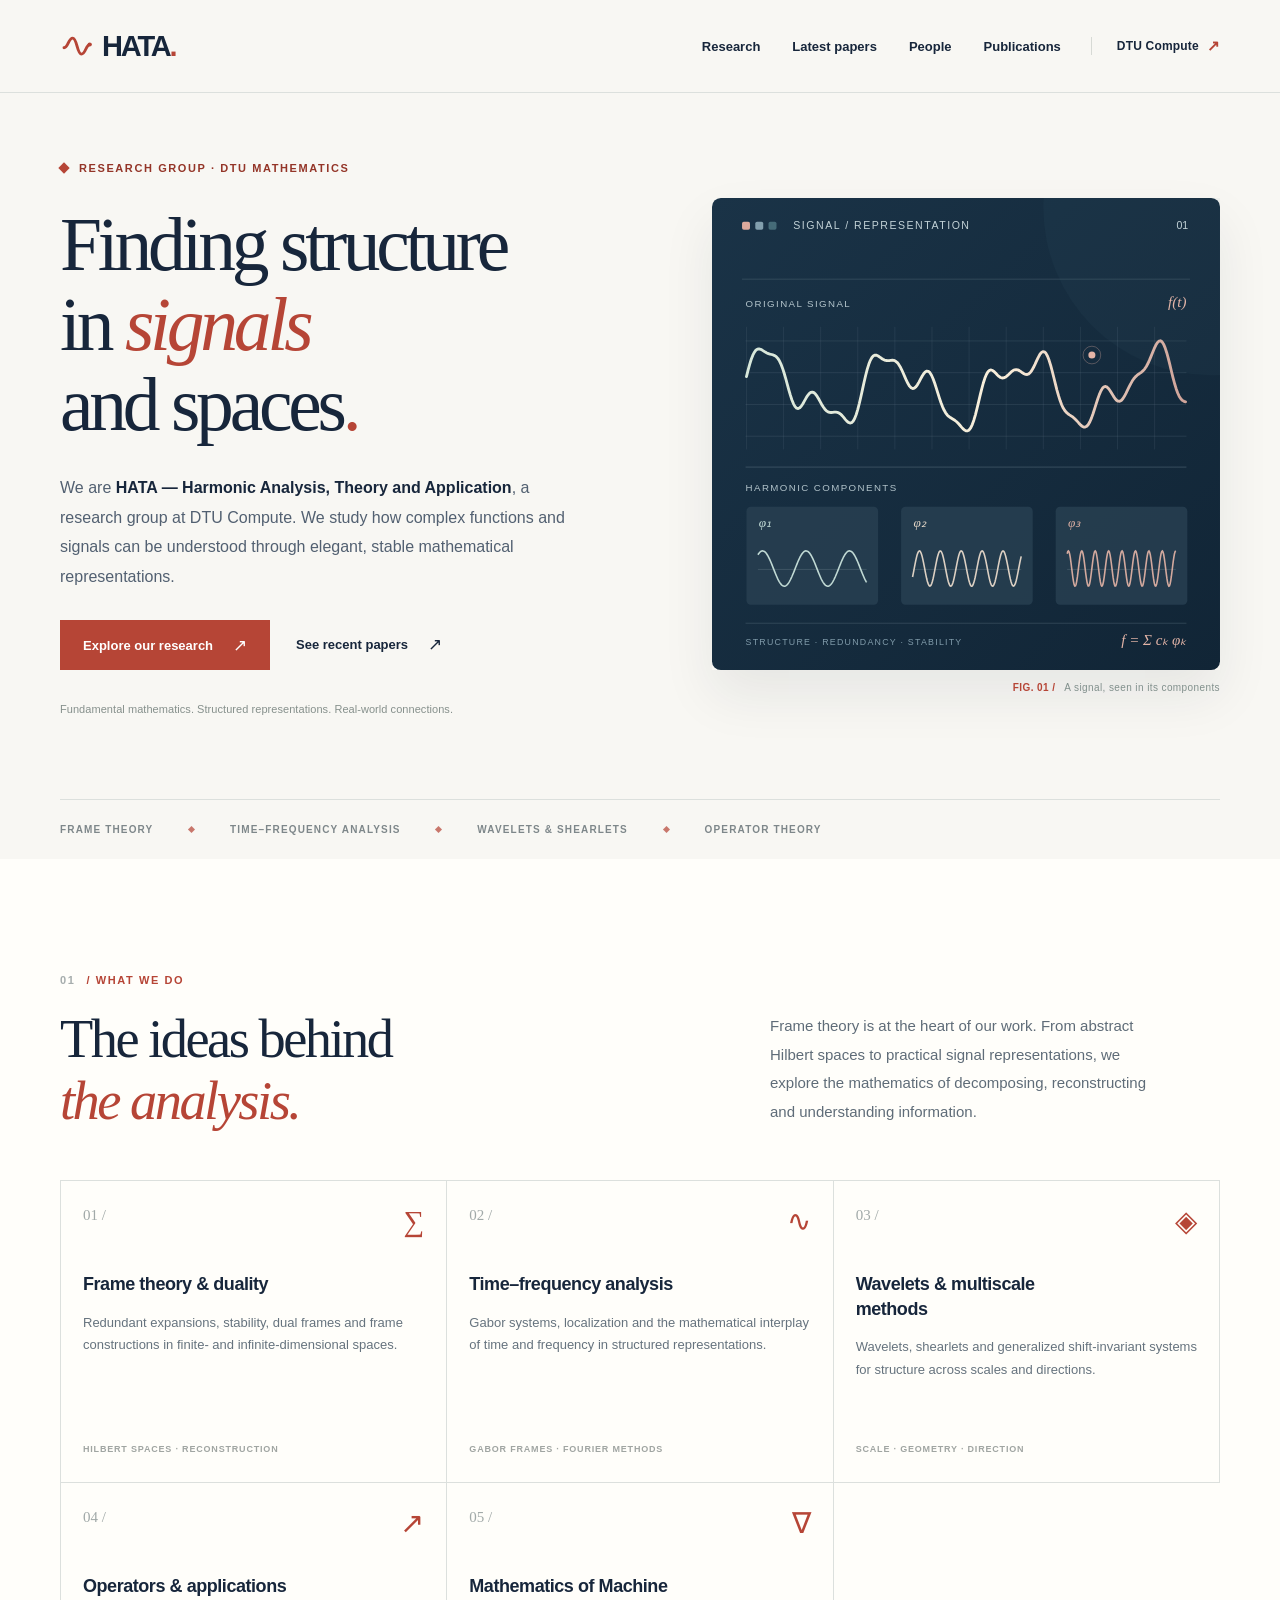
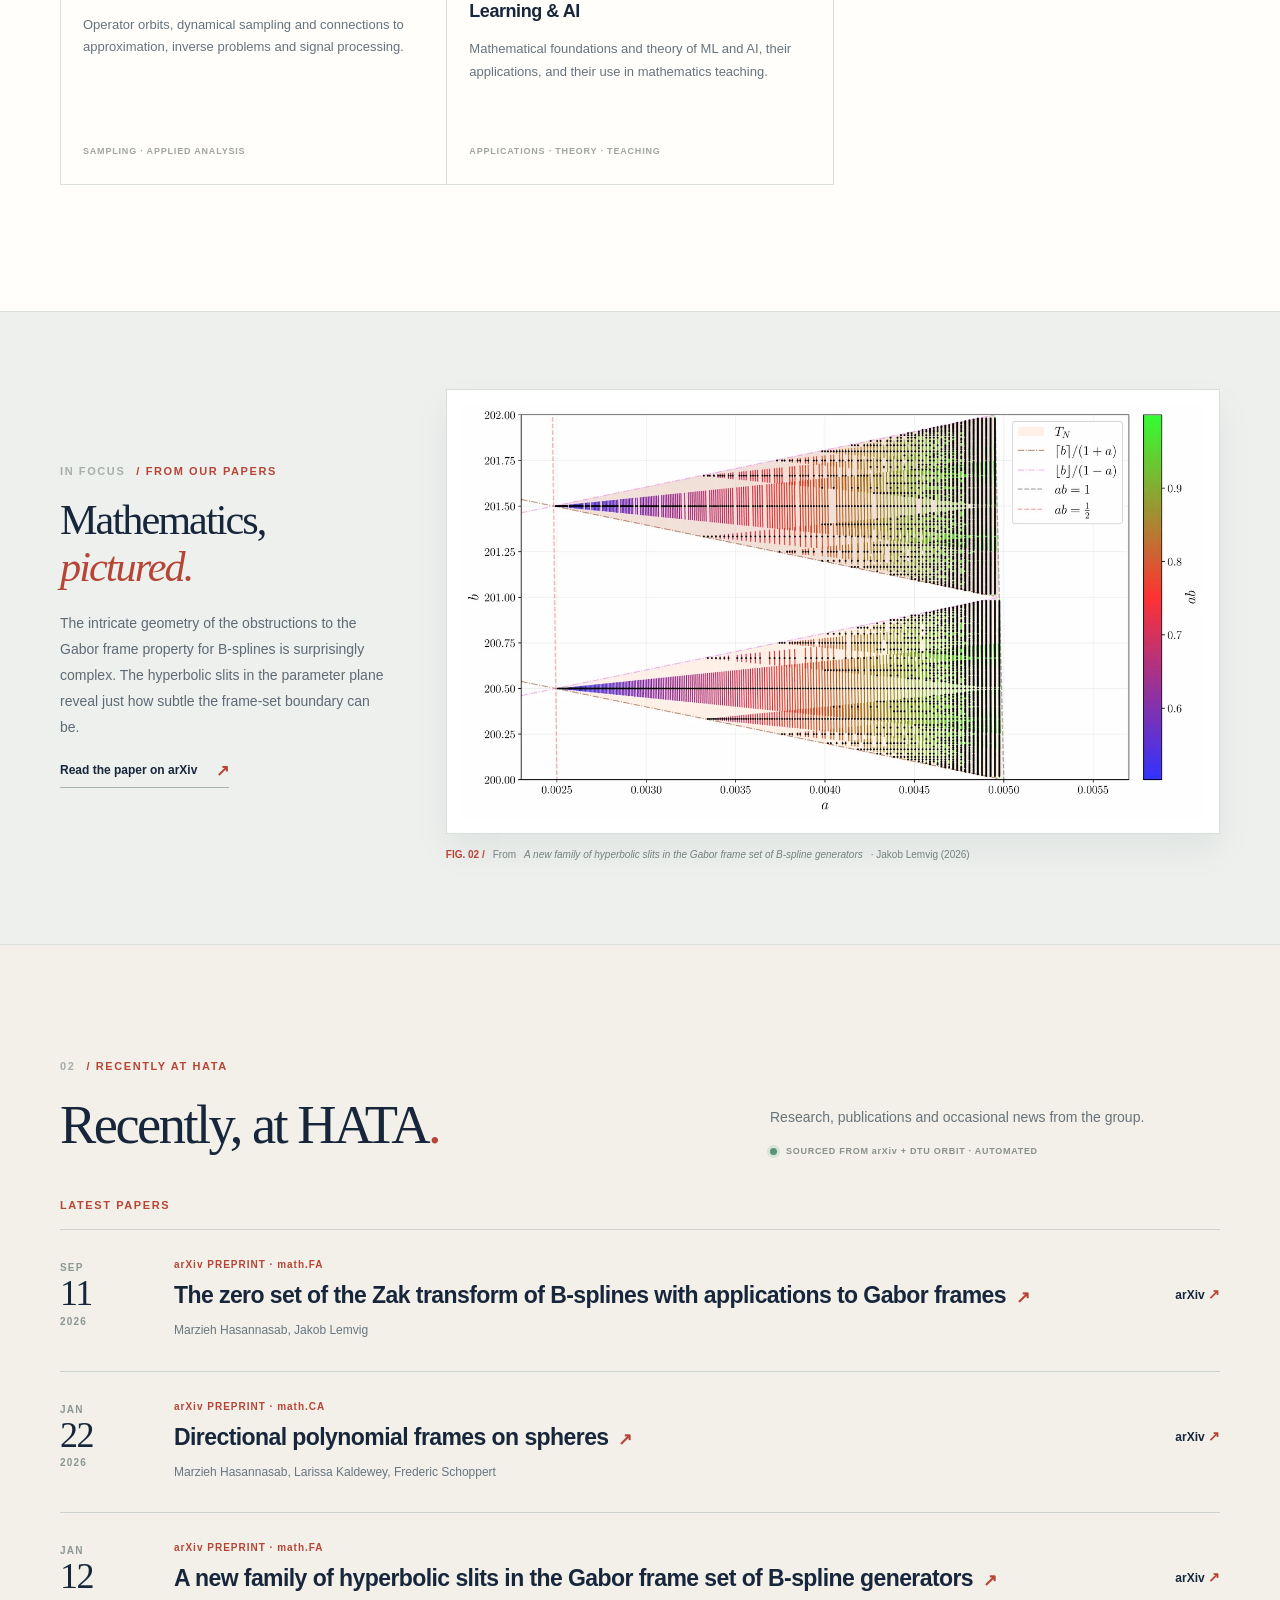
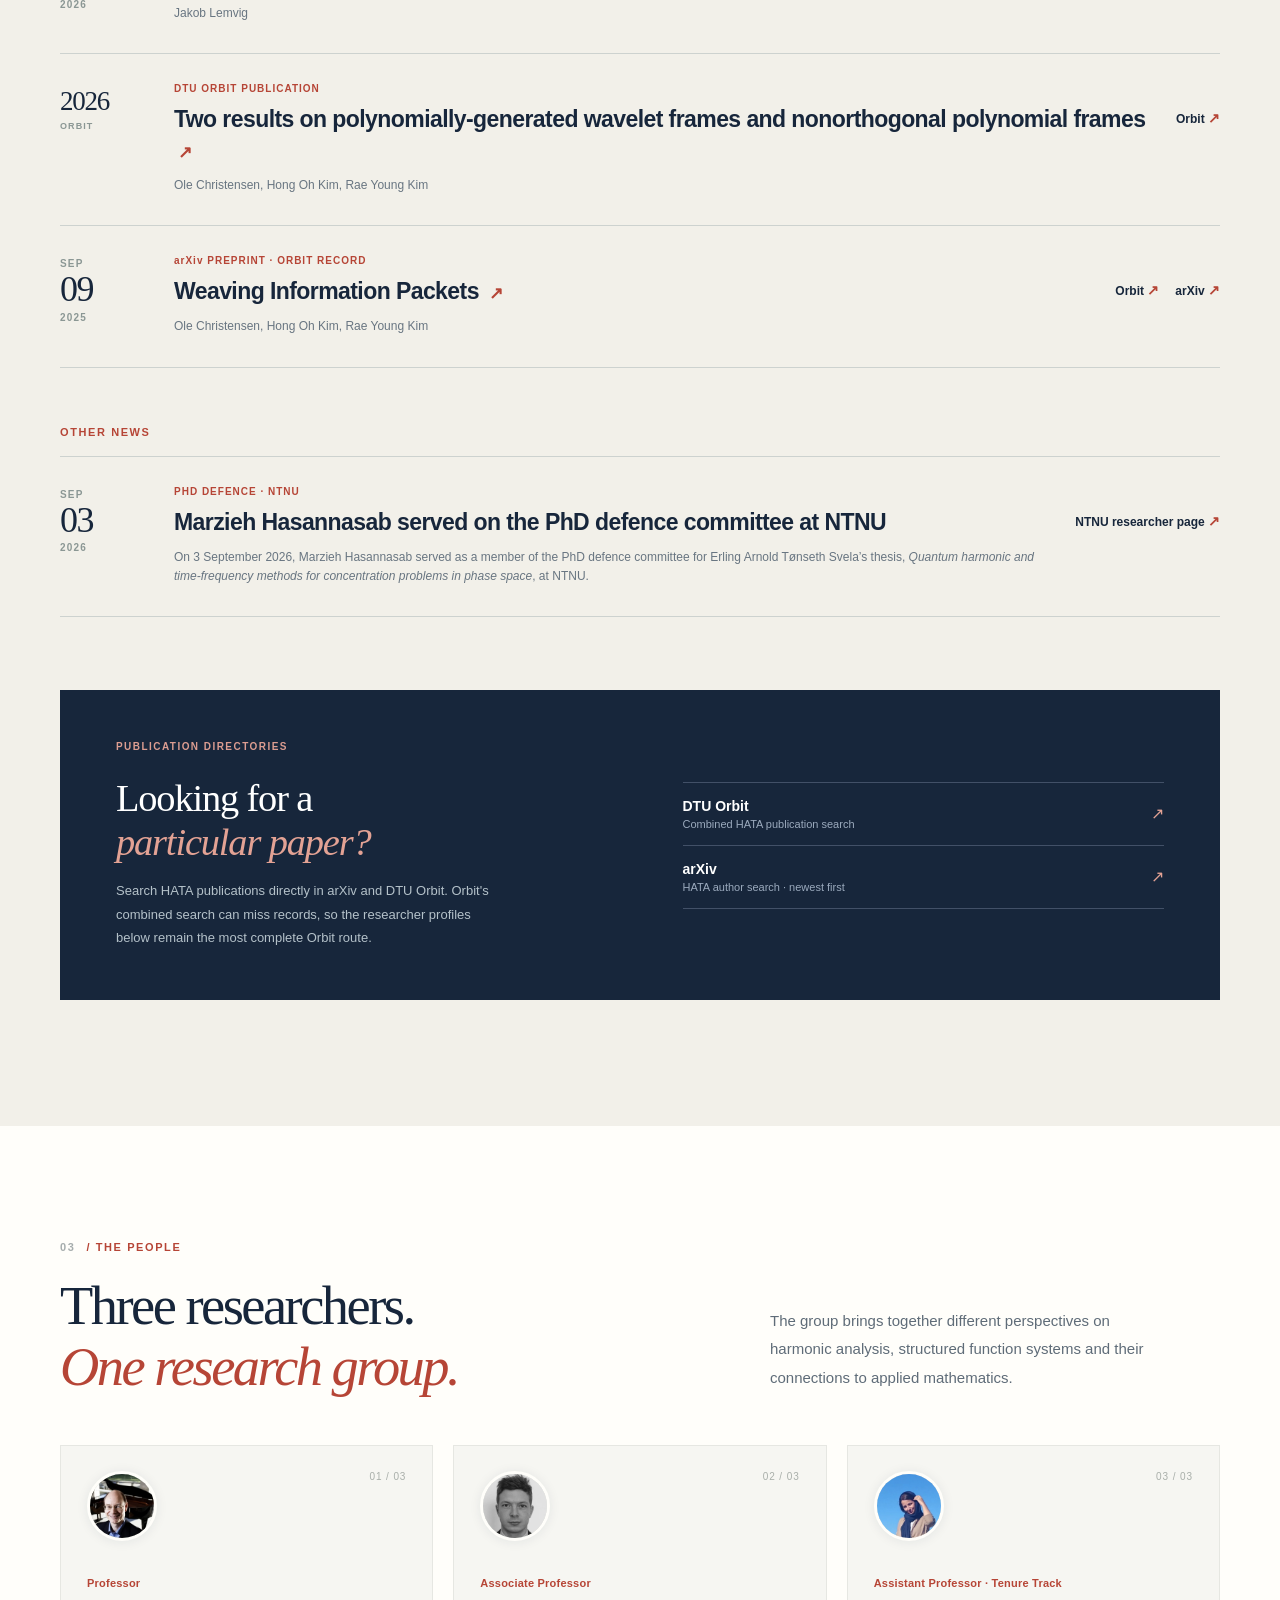
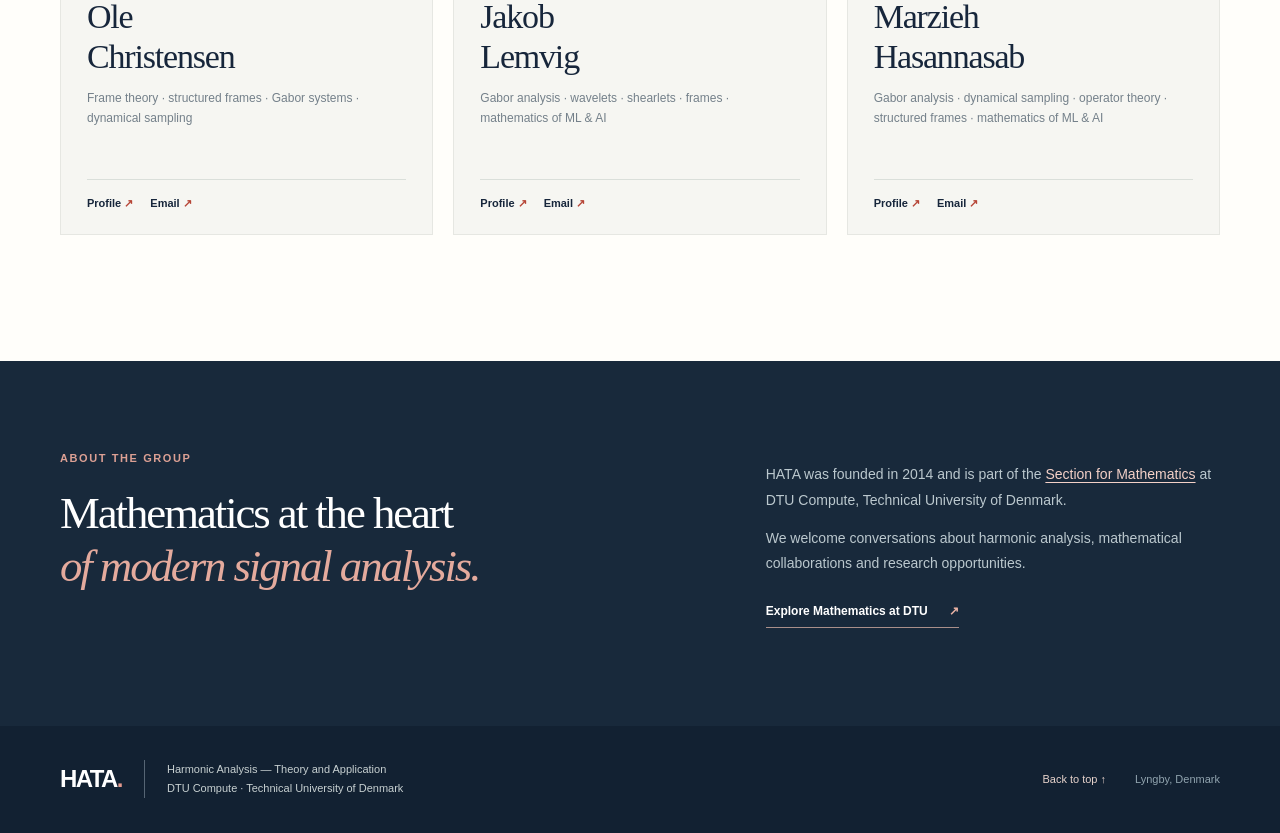
==== site/index.html @ b934d357 "Use targeted HATA publication searches for arXiv and Orbit" ====
<!doctype html>
<html lang="en">
<head>
  <meta charset="utf-8">
  <meta name="viewport" content="width=device-width, initial-scale=1">
  <meta name="theme-color" content="#f8f7f3">
  <meta name="description" content="HATA is the Harmonic Analysis – Theory and Application research group at DTU Compute. Research in frame theory, time–frequency analysis, wavelets and operator methods.">
  <meta property="og:type" content="website">
  <meta property="og:title" content="HATA — Harmonic Analysis, Theory and Application">
  <meta property="og:description" content="Research in harmonic analysis, frame theory and structured representations at DTU Compute.">
  <meta property="og:site_name" content="HATA Research Group">
  <link rel="icon" href="assets/favicon.svg" type="image/svg+xml">
  <link rel="stylesheet" href="assets/styles.css">
  <title>HATA — Harmonic Analysis, Theory and Application · DTU Compute</title>
</head>
<body>
  <a class="skip-link" href="#main">Skip to content</a>

  <header class="site-header">
    <div class="wrap header-inner">
      <a class="brand" href="#top" aria-label="HATA — back to the top">
        <span class="brand-icon" aria-hidden="true">
          <svg viewBox="0 0 34 34" width="34" height="34" fill="none"><path d="M4 18.7c4.3 0 4.3-9.6 8.7-9.6s4.3 16 8.7 16 4.3-9.6 8.6-9.6" stroke="currentColor" stroke-width="2.9" stroke-linecap="round"/><circle cx="29.7" cy="15.5" r="2.1" fill="currentColor"/></svg>
        </span>
        <span class="brand-word">HATA<span class="brand-period">.</span></span>
      </a>
      <nav class="main-nav" aria-label="Main navigation">
        <a href="#research">Research</a>
        <a href="#latest-papers">Latest papers</a>
        <a href="#people">People</a>
        <a href="#publications">Publications</a>
      </nav>
      <a class="header-affiliation" href="https://www.compute.dtu.dk/Sections/Math" target="_blank" rel="noopener noreferrer">DTU Compute <span aria-hidden="true">↗</span></a>
    </div>
  </header>

  <main id="main">
    <section class="hero" id="top" aria-labelledby="hero-title">
      <div class="wrap hero-grid">
        <div class="hero-copy">
          <p class="eyebrow"><span class="eyebrow-mark" aria-hidden="true"></span> Research group · DTU Mathematics</p>
          <h1 id="hero-title">Finding structure<br>in <em>signals</em><br>and spaces<span class="title-period">.</span></h1>
          <p class="hero-description">We are <strong>HATA — Harmonic Analysis, Theory and Application</strong>, a research group at DTU Compute. We study how complex functions and signals can be understood through elegant, stable mathematical representations.</p>
          <div class="hero-actions">
            <a class="button button-primary" href="#research">Explore our research <span aria-hidden="true">↗</span></a>
            <a class="button button-text" href="#latest-papers">See recent papers <span aria-hidden="true">↗</span></a>
          </div>
          <p class="hero-note">Fundamental mathematics. Structured representations. Real-world connections.</p>
        </div>
        <div class="hero-art" aria-hidden="true">
          <img src="assets/analysis.svg" width="575" height="535" alt="" decoding="async">
          <div class="art-caption"><span>FIG. 01 /</span> A signal, seen in its components</div>
        </div>
      </div>
      <div class="wrap hero-bottom" aria-label="Research areas at a glance">
        <span>FRAME THEORY</span><span class="tiny-diamond" aria-hidden="true"></span>
        <span>TIME–FREQUENCY ANALYSIS</span><span class="tiny-diamond" aria-hidden="true"></span>
        <span>WAVELETS &amp; SHEARLETS</span><span class="tiny-diamond" aria-hidden="true"></span>
        <span>OPERATOR THEORY</span>
      </div>
    </section>

    <section class="section research-section" id="research" aria-labelledby="research-title">
      <div class="wrap">
        <div class="section-heading">
          <div>
            <p class="section-label"><span>01</span> / WHAT WE DO</p>
            <h2 id="research-title">The ideas behind<br><em>the analysis.</em></h2>
          </div>
          <p class="section-lead">Frame theory is at the heart of our work. From abstract Hilbert spaces to practical signal representations, we explore the mathematics of decomposing, reconstructing and understanding information.</p>
        </div>
        <div class="focus-grid">
          <article class="focus-card">
            <div class="focus-top"><span class="focus-number">01 /</span><span class="focus-symbol symbol-frames" aria-hidden="true">∑</span></div>
            <h3>Frame theory &amp; duality</h3>
            <p>Redundant expansions, stability, dual frames and frame constructions in finite- and infinite-dimensional spaces.</p>
            <span class="focus-detail">HILBERT SPACES · RECONSTRUCTION</span>
          </article>
          <article class="focus-card">
            <div class="focus-top"><span class="focus-number">02 /</span><span class="focus-symbol" aria-hidden="true">∿</span></div>
            <h3>Time–frequency analysis</h3>
            <p>Gabor systems, localization and the mathematical interplay of time and frequency in structured representations.</p>
            <span class="focus-detail">GABOR FRAMES · FOURIER METHODS</span>
          </article>
          <article class="focus-card">
            <div class="focus-top"><span class="focus-number">03 /</span><span class="focus-symbol" aria-hidden="true">◈</span></div>
            <h3>Wavelets &amp; multiscale methods</h3>
            <p>Wavelets, shearlets and generalized shift-invariant systems for structure across scales and directions.</p>
            <span class="focus-detail">SCALE · GEOMETRY · DIRECTION</span>
          </article>
          <article class="focus-card">
            <div class="focus-top"><span class="focus-number">04 /</span><span class="focus-symbol" aria-hidden="true">↗</span></div>
            <h3>Operators &amp; applications</h3>
            <p>Operator orbits, dynamical sampling and connections to approximation, inverse problems and signal processing.</p>
            <span class="focus-detail">SAMPLING · APPLIED ANALYSIS</span>
          </article>
          <article class="focus-card">
            <div class="focus-top"><span class="focus-number">05 /</span><span class="focus-symbol" aria-hidden="true">∇</span></div>
            <h3>Mathematics of Machine Learning &amp; AI</h3>
            <p>Mathematical foundations and theory of ML and AI, their applications, and their use in mathematics teaching.</p>
            <span class="focus-detail">APPLICATIONS · THEORY · TEACHING</span>
          </article>
        </div>
      </div>
    </section>


    <section class="paper-figure-section" aria-labelledby="figure-title">
      <div class="wrap figure-grid">
        <div class="figure-copy">
          <p class="section-label"><span>IN FOCUS</span> / FROM OUR PAPERS</p>
          <h2 id="figure-title">Mathematics, <em>pictured.</em></h2>
          <p>The intricate geometry of the obstructions to the Gabor frame property for B-splines is surprisingly complex. The hyperbolic slits in the parameter plane reveal just how subtle the frame-set boundary can be.</p>
          <a class="figure-article" href="https://arxiv.org/abs/2601.07642" target="_blank" rel="noopener noreferrer">Read the paper on arXiv <span aria-hidden="true">↗</span></a>
        </div>
        <figure class="figure-frame">
          <img src="assets/papers/gabor-frame-hyperbolic-slits.webp" width="1380" height="767" loading="lazy" decoding="async" alt="A mathematical parameter plot with two wedge-shaped regions near b equals 200 and 201, small coloured segments indicating the product ab, and dashed hyperbolic boundaries.">
          <figcaption><span>FIG. 02 /</span> From <cite>A new family of hyperbolic slits in the Gabor frame set of B-spline generators</cite> · Jakob Lemvig (2026)</figcaption>
        </figure>
      </div>
    </section>

    <section class="section news-section" id="news" aria-labelledby="news-title">
      <div class="wrap">
        <div class="section-heading news-heading">
          <div>
            <p class="section-label"><span>02</span> / RECENTLY AT HATA</p>
            <h2 id="news-title">Recently, at HATA<span class="title-period">.</span></h2>
          </div>
          <div class="news-description">
            <p>Research, publications and occasional news from the group.</p>
            <p class="feed-label"><span class="feed-dot" aria-hidden="true"></span> SOURCED FROM arXiv + DTU ORBIT · AUTOMATED</p>
          </div>
        </div>
        <p class="section-label" id="latest-papers">LATEST PAPERS</p>
        <ol class="papers-list" aria-label="Recent HATA research from arXiv and DTU Orbit">
<!-- PAPERS:START -->
          <li class="paper-item">
            <div class="paper-date"><time datetime="2026-09-11"><span class="paper-month">SEP</span><span class="paper-day">11</span><span class="paper-year">2026</span></time></div>
            <div class="paper-info"><p class="paper-type">arXiv PREPRINT · math.FA</p><h3><a href="https://arxiv.org/pdf/2609.13116" target="_blank" rel="noopener noreferrer">The zero set of the Zak transform of B-splines with applications to Gabor frames <span aria-hidden="true">↗</span></a></h3><p class="paper-authors">Marzieh Hasannasab, Jakob Lemvig</p></div>
            <div class="paper-sources" aria-label="Publication links"><a href="https://arxiv.org/abs/2609.13116" target="_blank" rel="noopener noreferrer">arXiv <span aria-hidden="true">↗</span></a></div>
          </li>
          <li class="paper-item">
            <div class="paper-date"><time datetime="2026-01-22"><span class="paper-month">JAN</span><span class="paper-day">22</span><span class="paper-year">2026</span></time></div>
            <div class="paper-info"><p class="paper-type">arXiv PREPRINT · math.CA</p><h3><a href="https://arxiv.org/pdf/2601.15883" target="_blank" rel="noopener noreferrer">Directional polynomial frames on spheres <span aria-hidden="true">↗</span></a></h3><p class="paper-authors">Marzieh Hasannasab, Larissa Kaldewey, Frederic Schoppert</p></div>
            <div class="paper-sources" aria-label="Publication links"><a href="https://arxiv.org/abs/2601.15883" target="_blank" rel="noopener noreferrer">arXiv <span aria-hidden="true">↗</span></a></div>
          </li>
          <li class="paper-item">
            <div class="paper-date"><time datetime="2026-01-12"><span class="paper-month">JAN</span><span class="paper-day">12</span><span class="paper-year">2026</span></time></div>
            <div class="paper-info"><p class="paper-type">arXiv PREPRINT · math.FA</p><h3><a href="https://arxiv.org/pdf/2601.07642" target="_blank" rel="noopener noreferrer">A new family of hyperbolic slits in the Gabor frame set of B-spline generators <span aria-hidden="true">↗</span></a></h3><p class="paper-authors">Jakob Lemvig</p></div>
            <div class="paper-sources" aria-label="Publication links"><a href="https://arxiv.org/abs/2601.07642" target="_blank" rel="noopener noreferrer">arXiv <span aria-hidden="true">↗</span></a></div>
          </li>
          <li class="paper-item">
            <div class="paper-date"><time datetime="2026" class="orbit-year"><span class="paper-day">2026</span><span class="paper-year">ORBIT</span></time></div>
            <div class="paper-info"><p class="paper-type">DTU ORBIT PUBLICATION</p><h3><a href="https://orbit.dtu.dk/en/publications/two-results-on-polynomially-generated-wavelet-frames-and-nonortho/" target="_blank" rel="noopener noreferrer">Two results on polynomially-generated wavelet frames and nonorthogonal polynomial frames <span aria-hidden="true">↗</span></a></h3><p class="paper-authors">Ole Christensen, Hong Oh Kim, Rae Young Kim</p></div>
            <div class="paper-sources" aria-label="Publication links"><a href="https://orbit.dtu.dk/en/publications/two-results-on-polynomially-generated-wavelet-frames-and-nonortho/" target="_blank" rel="noopener noreferrer">Orbit <span aria-hidden="true">↗</span></a></div>
          </li>
          <li class="paper-item">
            <div class="paper-date"><time datetime="2025-09-09"><span class="paper-month">SEP</span><span class="paper-day">09</span><span class="paper-year">2025</span></time></div>
            <div class="paper-info"><p class="paper-type">arXiv PREPRINT · ORBIT RECORD</p><h3><a href="https://arxiv.org/pdf/2509.07503" target="_blank" rel="noopener noreferrer">Weaving Information Packets <span aria-hidden="true">↗</span></a></h3><p class="paper-authors">Ole Christensen, Hong Oh Kim, Rae Young Kim</p></div>
            <div class="paper-sources" aria-label="Publication links"><a href="https://orbit.dtu.dk/en/publications/weaving-information-packets/" target="_blank" rel="noopener noreferrer">Orbit <span aria-hidden="true">↗</span></a> <a href="https://arxiv.org/abs/2509.07503" target="_blank" rel="noopener noreferrer">arXiv <span aria-hidden="true">↗</span></a></div>
          </li>
<!-- PAPERS:END -->
        </ol>

        <div class="group-news" aria-label="Recent group activities">
          <p class="section-label">OTHER NEWS</p>
          <ol class="papers-list">
            <li class="paper-item">
              <div class="paper-date"><time datetime="2026-09-03"><span class="paper-month">SEP</span><span class="paper-day">03</span><span class="paper-year">2026</span></time></div>
              <div class="paper-info"><p class="paper-type">PHD DEFENCE · NTNU</p><h3>Marzieh Hasannasab served on the PhD defence committee at NTNU</h3><p class="paper-authors">On 3 September 2026, Marzieh Hasannasab served as a member of the PhD defence committee for Erling Arnold Tønseth Svela’s thesis, <em>Quantum harmonic and time-frequency methods for concentration problems in phase space</em>, at NTNU.</p></div>
              <div class="paper-sources" aria-label="Thesis information"><a href="https://www.ntnu.edu/employees/franz.luef" target="_blank" rel="noopener noreferrer">NTNU researcher page <span aria-hidden="true">↗</span></a></div>
            </li>
          </ol>
        </div>


        <div class="publication-panel" id="publications" aria-labelledby="pub-title">
          <div class="publication-panel-intro">
            <p class="section-label">PUBLICATION DIRECTORIES</p>
            <h3 id="pub-title">Looking for a<br><em>particular paper?</em></h3>
            <p>Search HATA publications directly in arXiv and DTU Orbit. Orbit's combined search can miss records, so the researcher profiles below remain the most complete Orbit route.</p>
          </div>
          <div class="publication-panel-links">
            <a href="https://orbit.dtu.dk/en/publications/?search=Lemvig%2C+J+OR+Hasannasab+OR+%22Christensen%2C+O.%22+OR++Hasannasabjaldehbakhani&amp;searchBy=PartOfNameOrTitle&amp;ordering=publicationYearThenTitle&amp;descending=true" target="_blank" rel="noopener noreferrer"><span><strong>DTU Orbit</strong><small>Combined HATA publication search</small></span><span aria-hidden="true">↗</span></a>
            <a href="https://arxiv.org/search/advanced?advanced=1&amp;terms-0-operator=AND&amp;terms-0-term=Lemvig%2C+J&amp;terms-0-field=author&amp;terms-1-operator=OR&amp;terms-1-term=Hasannasab%2C+M&amp;terms-1-field=author&amp;terms-2-operator=OR&amp;terms-2-term=Christensen%2C+O&amp;terms-2-field=author&amp;classification-mathematics=y&amp;classification-physics_archives=all&amp;classification-include_cross_list=include&amp;date-filter_by=all_dates&amp;date-year=&amp;date-from_date=&amp;date-to_date=&amp;date-date_type=submitted_date&amp;abstracts=hide&amp;size=50&amp;order=-announced_date_first" target="_blank" rel="noopener noreferrer"><span><strong>arXiv</strong><small>HATA author search · newest first</small></span><span aria-hidden="true">↗</span></a>
          </div>
        </div>
      </div>
    </section>

    <section class="section people-section" id="people" aria-labelledby="people-title">
      <div class="wrap">
        <div class="section-heading people-heading">
          <div><p class="section-label"><span>03</span> / THE PEOPLE</p><h2 id="people-title">Three researchers.<br><em>One research group.</em></h2></div>
          <p class="section-lead">The group brings together different perspectives on harmonic analysis, structured function systems and their connections to applied mathematics.</p>
        </div>
        <div class="people-grid">
          <article class="person-card">
            <div class="person-top"><span class="person-avatar" aria-label="Portrait of Ole Christensen">OC<img src="https://orbit.dtu.dk/files-asset/399018950/4715_e06b90e0.jpg?f=jpg&amp;w=160" alt="" loading="lazy" decoding="async" width="70" height="70" onerror="this.onerror=null;this.src='assets/people/ole-christensen.webp'"></span><span class="person-count">01 / 03</span></div>
            <p class="person-position">Professor</p><h3>Ole<br>Christensen</h3>
            <p class="person-interests">Frame theory · structured frames · Gabor systems · dynamical sampling</p>
            <div class="person-links"><a href="https://orbit.dtu.dk/en/persons/ole-christensen/" target="_blank" rel="noopener noreferrer">Profile <span aria-hidden="true">↗</span></a><a href="mailto:ochr@dtu.dk">Email <span aria-hidden="true">↗</span></a></div>
          </article>
          <article class="person-card">
            <div class="person-top"><span class="person-avatar" aria-label="Portrait of Jakob Lemvig">JL<img src="https://orbit.dtu.dk/files-asset/399008966/21544_2c599d15.jpg?f=jpg&amp;w=160" alt="" loading="lazy" decoding="async" width="70" height="70" onerror="this.onerror=null;this.src='assets/people/jakob-lemvig.webp'"></span><span class="person-count">02 / 03</span></div>
            <p class="person-position">Associate Professor</p><h3>Jakob<br>Lemvig</h3>
            <p class="person-interests">Gabor analysis · wavelets · shearlets · frames · mathematics of ML &amp; AI</p>
            <div class="person-links"><a href="https://orbit.dtu.dk/en/persons/jakob-lemvig/" target="_blank" rel="noopener noreferrer">Profile <span aria-hidden="true">↗</span></a><a href="mailto:jakle@dtu.dk">Email <span aria-hidden="true">↗</span></a></div>
          </article>
          <article class="person-card">
            <div class="person-top"><span class="person-avatar" aria-label="Portrait of Marzieh Hasannasab">MH<img src="https://orbit.dtu.dk/files-asset/398981654/110619_2c599d15.jpg?f=jpg&amp;w=160" alt="" loading="lazy" decoding="async" width="70" height="70" onerror="this.onerror=null;this.src='assets/people/marzieh-hasannasab.webp'"></span><span class="person-count">03 / 03</span></div>
            <p class="person-position">Assistant Professor · Tenure Track</p><h3>Marzieh<br>Hasannasab</h3>
            <p class="person-interests">Gabor analysis · dynamical sampling · operator theory · structured frames · mathematics of ML &amp; AI</p>
            <div class="person-links"><a href="https://orbit.dtu.dk/en/persons/marzieh-hasannasabjaldehbakhani/" target="_blank" rel="noopener noreferrer">Profile <span aria-hidden="true">↗</span></a><a href="mailto:mhas@dtu.dk">Email <span aria-hidden="true">↗</span></a></div>
          </article>
        </div>
      </div>
    </section>

    <section class="about-section" id="contact" aria-labelledby="about-title">
      <div class="wrap about-grid">
        <div><p class="section-label section-label-light">ABOUT THE GROUP</p><h2 id="about-title">Mathematics at the heart<br><em>of modern signal analysis.</em></h2></div>
        <div><p>HATA was founded in 2014 and is part of the <a href="https://www.compute.dtu.dk/Sections/Math" target="_blank" rel="noopener noreferrer">Section for Mathematics</a> at DTU Compute, Technical University of Denmark.</p><p>We welcome conversations about harmonic analysis, mathematical collaborations and research opportunities.</p><a class="about-link" href="https://www.compute.dtu.dk/Sections/Math" target="_blank" rel="noopener noreferrer">Explore Mathematics at DTU <span aria-hidden="true">↗</span></a></div>
      </div>
    </section>
  </main>

  <footer class="site-footer">
    <div class="wrap footer-inner">
      <div class="footer-title"><span class="footer-brand">HATA<span>.</span></span><span>Harmonic Analysis — Theory and Application<br>DTU Compute · Technical University of Denmark</span></div>
      <div class="footer-right"><a href="#top">Back to top ↑</a><span>Lyngby, Denmark</span></div>
    </div>
  </footer>
</body>
</html>
---- site/assets/styles.css ----
/* HATA · No frameworks, external fonts, tracking or runtime dependencies. */
:root {
  --ink: #17263b;
  --ink-2: #304259;
  --subtle: #627080;
  --red: #b64536;
  --red-dark: #943528;
  --paper: #f8f7f3;
  --warm: #f2f0e9;
  --white: #fffefa;
  --line: #dce0dd;
  --serif: "Iowan Old Style", "Baskerville", "Palatino Linotype", "Book Antiqua", Georgia, serif;
  --sans: "Inter", "Segoe UI", Helvetica, Arial, sans-serif;
}
*, *::before, *::after { box-sizing: border-box; }
html { scroll-behavior: smooth; scroll-padding-top: 95px; }
body { margin: 0; font-family: var(--sans); color: var(--ink); background: var(--paper); -webkit-font-smoothing: antialiased; }
a { color: inherit; }
a:focus-visible { outline: 3px solid var(--red); outline-offset: 5px; border-radius: 2px; }
img { display: block; max-width: 100%; }
button, a { -webkit-tap-highlight-color: transparent; }
.wrap { width: min(1160px, calc(100% - 92px)); margin-inline: auto; }
.skip-link { position: absolute; left: 18px; top: -200px; z-index: 100; padding: 12px 18px; background: var(--ink); color: white; }
.skip-link:focus { top: 12px; }
.site-header { position: relative; z-index: 5; background: var(--paper); border-bottom: 1px solid var(--line); }
.header-inner { display: flex; align-items: center; min-height: 92px; gap: 30px; }
.brand { display: inline-flex; align-items: center; gap: 8px; text-decoration: none; flex-shrink: 0; }
.brand-icon { color: var(--red); display: inline-flex; align-items: center; }
.brand-word { font-size: 29px; line-height: 1; font-weight: 800; letter-spacing: -.075em; }
.brand-period { color: var(--red); }
.main-nav { display: flex; justify-content: center; align-items: center; gap: clamp(16px, 2.5vw, 37px); margin-left: auto; white-space: nowrap; }
.main-nav a { text-decoration: none; font-size: 13px; font-weight: 650; transition: color .2s ease; }
.main-nav a:hover, .header-affiliation:hover { color: var(--red); }
.header-affiliation { display: flex; align-items: center; gap: 8px; text-decoration: none; border-left: 1px solid #d7dad5; padding-left: 25px; font-size: 12px; font-weight: 700; letter-spacing: .015em; white-space: nowrap; }
.header-affiliation span { color: var(--red); font-size: 15px; }
.hero { position: relative; overflow: hidden; padding-top: 69px; background: var(--paper); }
.hero-grid { display: grid; grid-template-columns: minmax(0, 1.09fr) minmax(0, .91fr); gap: 44px; align-items: center; }
.hero-copy { padding: 0 0 17px; }
.eyebrow, .section-label { display: flex; gap: 11px; align-items: center; margin: 0; font-size: 11px; font-weight: 750; letter-spacing: .145em; text-transform: uppercase; }
.eyebrow { color: var(--red-dark); }
.eyebrow-mark { display: inline-block; width: 8px; height: 8px; background: var(--red); transform: rotate(45deg); }
h1, h2, h3, p { margin-top: 0; }
h1, h2 { font-family: var(--serif); font-weight: 500; }
h1 { font-size: clamp(54px, 5.9vw, 82px); line-height: 1.06; letter-spacing: -.056em; margin: 31px 0 28px; }
h1 em, h2 em, .publication-panel h3 em { color: var(--red); font-weight: 400; }
.title-period { color: var(--red); }
.hero-description { font-size: 16px; line-height: 1.85; color: #526071; max-width: 530px; margin-bottom: 29px; }
.hero-description strong { color: var(--ink); font-weight: 650; }
.hero-actions { display: flex; align-items: center; flex-wrap: wrap; gap: 13px 24px; }
.button { display: inline-flex; align-items: center; justify-content: center; gap: 20px; min-height: 50px; font-size: 13px; font-weight: 725; text-decoration: none; transition: background .2s, color .2s, transform .2s; }
.button:hover { transform: translateY(-2px); }
.button-primary { padding: 0 23px; background: var(--red); color: white; }
.button-primary:hover { background: var(--red-dark); }
.button-text { padding: 0 0 0 2px; color: var(--ink); border-bottom: 1px solid transparent; }
.button-text:hover { color: var(--red); }
.button span { font-size: 17px; font-weight: 400; }
.hero-note { margin: 33px 0 0; color: #86908c; font-size: 11px; letter-spacing: .005em; }
.hero-art { align-self: center; position: relative; padding-bottom: 4px; }
.hero-art img { width: 100%; height: auto; box-shadow: 0 25px 50px rgba(25,40,55,.08); }
.art-caption { display: flex; gap: 9px; justify-content: flex-end; margin-top: 12px; font-size: 10px; color: #81908c; letter-spacing: .04em; }
.art-caption span { color: var(--red); font-weight: 700; }
.hero-bottom { display: flex; gap: clamp(12px, 2.8vw, 40px); align-items: center; margin-top: 67px; padding-block: 24px; border-top: 1px solid var(--line); font-size: 10px; font-weight: 750; color: #7e878a; letter-spacing: .115em; }
.tiny-diamond { display: inline-block; flex-shrink: 0; width: 5px; height: 5px; background: var(--red); opacity: .72; transform: rotate(45deg); }
.section { padding: 115px 0 126px; }
.section-heading { display: grid; grid-template-columns: 1.05fr .75fr; align-items: end; gap: 80px; margin-bottom: 48px; }
.section-label { color: var(--red); }
.section-label span { color: #a6adad; }
h2 { margin: 23px 0 0; font-size: clamp(43px, 4.25vw, 60px); line-height: 1.13; letter-spacing: -.046em; }
.section-lead { font-size: 15px; line-height: 1.9; color: #5f6c78; margin: 0 0 6px; max-width: 390px; }
.research-section { background: var(--white); }
.focus-grid { display: grid; grid-template-columns: repeat(3, minmax(0, 1fr)); border-left: 1px solid var(--line); border-top: 1px solid var(--line); }
.focus-card { display: flex; flex-direction: column; min-height: 302px; padding: 26px 22px 26px; border-right: 1px solid var(--line); border-bottom: 1px solid var(--line); transition: background .2s ease; }
.focus-card:hover { background: #f8f8f4; }
.focus-top { display: flex; align-items: flex-start; justify-content: space-between; margin-bottom: 36px; }
.focus-number { font-family: var(--serif); font-size: 15px; color: #a1a9a8; }
.focus-symbol { display: inline-block; color: var(--red); font-family: var(--serif); font-size: 29px; line-height: 1; }
.focus-card h3 { margin: 0 0 15px; max-width: 205px; font-size: 18px; line-height: 1.35; letter-spacing: -.025em; }
.focus-card p { margin: 0 0 23px; font-size: 13px; line-height: 1.75; color: #66737e; }
.focus-detail { margin-top: auto; font-size: 9px; line-height: 1.5; letter-spacing: .09em; color: #a0a5a2; font-weight: 750; }
.news-section { background: var(--warm); }
.group-news { margin-top: 58px; }
.group-news > .section-label { margin-bottom: 18px; }
.group-news:not(:has(.paper-item)) { display: none; }
#latest-papers { scroll-margin-top: 100px; margin-bottom: 18px; }
.news-heading { margin-bottom: 43px; }
.news-description p:first-child { font-size: 14px; line-height: 1.75; color: #68727a; margin: 0 0 17px; }
.feed-label { display: flex; align-items: center; gap: 9px; font-size: 9px; letter-spacing: .08em; font-weight: 750; color: #87918a; margin: 0; }
.feed-dot { display: inline-block; width: 7px; height: 7px; border-radius: 50%; background: #5b9475; box-shadow: 0 0 0 3px #d6e3d7; }
.papers-list { list-style: none; padding: 0; margin: 0; border-top: 1px solid #cdd2cf; }
.paper-item { display: grid; grid-template-columns: 84px minmax(0, 1fr) auto; gap: 30px; align-items: start; padding: 29px 0 30px; border-bottom: 1px solid #cdd2cf; }
.paper-date { padding-top: 3px; }
.paper-date time { display: flex; flex-direction: column; align-items: flex-start; }
.paper-month, .paper-year { font-size: 10px; color: #8b9794; font-weight: 750; letter-spacing: .12em; }
.paper-day { font-family: var(--serif); font-size: 36px; line-height: 1.16; letter-spacing: -.04em; }
.paper-year { margin-top: 1px; }
.paper-type { color: var(--red); letter-spacing: .1em; font-size: 10px; font-weight: 750; margin: 0 0 10px; }
.paper-type span { margin-inline: 4px; color: #aeb5af; }
.paper-info h3 { margin: 0 0 10px; font-size: clamp(18px, 2vw, 23px); line-height: 1.35; letter-spacing: -.025em; font-weight: 650; }
.paper-info h3 a { text-decoration: none; }
.paper-info h3 a:hover { color: var(--red); }
.paper-info h3 span { margin-left: 4px; color: var(--red); font-size: .75em; white-space: nowrap; }
.paper-authors { color: #687581; font-size: 12px; line-height: 1.6; margin: 0; }
.paper-sources { display: flex; justify-content: flex-end; flex-wrap: wrap; gap: 9px 16px; margin-top: 27px; white-space: nowrap; }
.paper-sources a { text-decoration: none; font-size: 12px; font-weight: 750; }
.paper-sources a:hover { color: var(--red); }
.paper-sources a span { color: var(--red); font-size: 14px; }
.paper-date .orbit-year { justify-content: flex-start; gap: 3px; }
.orbit-year .paper-day { font-size: 27px; letter-spacing: -.045em; }
.orbit-year .paper-year { font-size: 9px; }
.news-footnote { max-width: 560px; margin: 22px 0 0; color: #8c9692; font-size: 11px; line-height: 1.7; }
.publication-panel { scroll-margin-top: 100px; display: grid; grid-template-columns: 1fr 1fr; gap: 85px; padding: 51px 56px 50px; margin-top: 73px; background: var(--ink); color: white; }
.publication-panel .section-label { font-size: 10px; color: #dc9d91; }
.publication-panel h3 { margin: 24px 0 15px; font-family: var(--serif); font-size: clamp(33px, 3vw, 42px); font-weight: 400; line-height: 1.15; letter-spacing: -.03em; }
.publication-panel h3 em { color: #e3a294; }
.publication-panel-intro>p:last-child { color: #b4c1c9; font-size: 13px; line-height: 1.8; max-width: 390px; margin: 0; }
.publication-panel-links { align-self: center; }
.publication-panel-links a { display: flex; justify-content: space-between; align-items: center; gap: 10px; text-decoration: none; padding: 15px 0; border-bottom: 1px solid #425067; }
.publication-panel-links a:first-child { border-top: 1px solid #425067; }
.publication-panel-links a:hover strong { color: #e8a698; }
.publication-panel-links strong { display: block; font-size: 14px; font-weight: 650; transition: color .2s; }
.publication-panel-links small { display: block; font-size: 11px; margin-top: 4px; color: #9baabd; }
.publication-panel-links a>span:last-child { color: #e3a294; }
.people-section { background: var(--white); }
.people-heading { margin-bottom: 47px; }
.people-grid { display: grid; grid-template-columns: repeat(3, 1fr); gap: 20px; }
.person-card { display: flex; flex-direction: column; min-height: 390px; padding: 25px 26px 24px; background: #f6f6f2; border: 1px solid #e6e7e2; }
.person-top { display: flex; align-items: flex-start; justify-content: space-between; margin-bottom: 36px; }
.person-avatar { position: relative; isolation: isolate; display: grid; place-items: center; overflow: hidden; width: 70px; height: 70px; flex-shrink: 0; border-radius: 50%; background: #e8e9e1; color: #7d6d61; border: 3px solid #fffefa; box-shadow: 0 1px 12px rgba(24,41,59,.08); font-family: var(--serif); font-size: 19px; letter-spacing: -.08em; }
.person-card:nth-child(2) .person-avatar { background: #e4e9e6; color: #45645c; }
.person-card:nth-child(3) .person-avatar { background: #eee5e3; color: var(--red); }
.person-avatar img { position: absolute; inset: 0; width: 100%; height: 100%; object-fit: cover; object-position: center 35%; background: #e8e9e1; }
.person-count { font-size: 10px; letter-spacing: .09em; color: #a9afaa; }
.person-position { margin: 0 0 8px; font-size: 11px; color: var(--red); font-weight: 750; letter-spacing: .02em; }
.person-card h3 { font-family: var(--serif); font-weight: 500; font-size: 34px; line-height: 1.16; letter-spacing: -.035em; margin: 0 0 13px; }
.person-interests { color: #74808a; font-size: 12px; line-height: 1.6; margin: 0 0 28px; }
.person-links { display: flex; flex-wrap: wrap; gap: 10px 17px; margin-top: auto; border-top: 1px solid #dadfda; padding-top: 17px; }
.person-links a { font-size: 11px; font-weight: 650; text-decoration: none; white-space: nowrap; }
.person-links a:hover { color: var(--red); }
.person-links a span { color: var(--red); }
.about-section { background: #18293b; padding: 91px 0 98px; color: white; }
.about-grid { display: grid; grid-template-columns: 1fr .75fr; gap: 100px; align-items: start; }
.section-label-light { color: #dca094; }
.about-section h2 { font-size: clamp(37px, 3.5vw, 53px); line-height: 1.18; }
.about-section h2 em { color: #e4aa9d; }
.about-grid>div:last-child { padding-top: 10px; }
.about-grid p:not(.section-label) { color: #bbc8ce; font-size: 14px; line-height: 1.8; margin: 0 0 13px; }
.about-grid p a { text-underline-offset: 3px; color: #f4d1c8; }
.about-link { display: inline-block; margin-top: 15px; padding-bottom: 9px; border-bottom: 1px solid #a98f8a; font-size: 12px; font-weight: 750; text-decoration: none; }
.about-link:hover { color: #f2c3b7; }
.about-link span { margin-left: 18px; color: #eab2a4; }
.site-footer { background: #122132; padding: 34px 0 35px; color: #c7d0d1; }
.footer-inner, .footer-title, .footer-right { display: flex; align-items: center; }
.footer-inner { justify-content: space-between; gap: 25px; }
.footer-title { gap: 22px; }
.footer-brand { color: white; font-size: 24px; letter-spacing: -.065em; font-weight: 800; }
.footer-brand span { color: #e59a8e; }
.footer-title>span:last-child { border-left: 1px solid #566574; padding-left: 22px; font-size: 11px; line-height: 1.7; }
.footer-right { gap: 29px; font-size: 11px; color: #91a4af; white-space: nowrap; }
.footer-right a { color: #e7d3cc; text-decoration: none; }
.footer-right a:hover { color: white; }

/* A restrained editorial treatment of a real paper figure. */
.paper-figure-section { padding: 77px 0 81px; background: #edf0ed; border-top: 1px solid var(--line); border-bottom: 1px solid var(--line); }
.figure-grid { display: grid; grid-template-columns: minmax(0, .6fr) minmax(0, 1.4fr); gap: 54px; align-items: center; }
.figure-copy h2 { font-size: clamp(34px, 3.3vw, 48px); margin: 19px 0 20px; }
.figure-copy p:not(.section-label) { font-size: 14px; line-height: 1.85; color: #5e6a75; }
.figure-article { display: inline-flex; align-items: center; gap: 19px; margin-top: 6px; padding-bottom: 7px; border-bottom: 1px solid #a9b3ae; text-decoration: none; font-size: 12px; font-weight: 750; }
.figure-article:hover { color: var(--red); }
.figure-article span { color: var(--red); font-size: 16px; }
.figure-frame { margin: 0; }
.figure-frame img { width: 100%; height: auto; background: white; padding: 15px; border: 1px solid #d9dddc; box-shadow: 0 16px 35px rgba(23,38,59,.06); }
.figure-frame figcaption { display: flex; flex-wrap: wrap; gap: 3px 8px; padding-top: 13px; color: #74817e; font-size: 10px; line-height: 1.6; }
.figure-frame figcaption span { color: var(--red); font-weight: 750; white-space: nowrap; }
.figure-frame cite { font-style: italic; }
@media (max-width: 950px) { .figure-grid { grid-template-columns: 1fr; gap: 28px; } .paper-figure-section { padding: 66px 0; } .figure-copy p:not(.section-label) { max-width: 600px; } }

@media (max-width: 1050px) {
  .header-affiliation { display: none; }
  .hero-grid { gap: 23px; }
  .hero-art { margin-right: -15px; }
  .hero-note { margin-top: 21px; }
  .focus-grid { grid-template-columns: repeat(2, 1fr); }
  .focus-card { min-height: 260px; padding: 27px 30px; }
  .section-heading { gap: 30px; }
  .publication-panel { gap: 45px; padding-inline: 40px; }
  .person-card { padding-inline: 19px; }
}
@media (max-width: 760px) {
  .wrap { width: min(100% - 42px, 580px); }
  .header-inner { min-height: 78px; flex-wrap: wrap; align-content: center; gap: 9px 16px; padding: 13px 0 14px; }
  .brand-word { font-size: 25px; }
  .main-nav { width: 100%; justify-content: flex-start; order: 2; margin: 0; gap: clamp(12px, 3.6vw, 30px); overflow: auto; }
  .main-nav a { font-size: 11px; }
  .hero { padding-top: 43px; }
  .hero-grid { grid-template-columns: 1fr; gap: 33px; }
  .hero-copy { padding: 0; }
  h1 { font-size: clamp(51px, 9.6vw, 73px); margin: 24px 0; }
  .hero-description { font-size: 14px; line-height: 1.75; }
  .hero-art { max-width: 520px; margin: auto; }
  .hero-bottom { margin-top: 37px; gap: 11px 17px; flex-wrap: wrap; font-size: 9px; line-height: 1.5; }
  .section { padding: 79px 0 84px; }
  .section-heading { display: block; margin-bottom: 31px; }
  h2 { font-size: clamp(41px, 7.4vw, 57px); }
  .section-lead, .news-description { margin-top: 25px; max-width: 550px; }
  .focus-card { min-height: 285px; padding: 22px; }
  .focus-top { margin-bottom: 23px; }
  .paper-item { grid-template-columns: 53px minmax(0, 1fr); gap: 16px; padding: 23px 0; }
  .paper-sources { grid-column: 2; justify-content: flex-start; margin-top: -5px; }
  .paper-day { font-size: 29px; }
  .orbit-year .paper-day { font-size: 22px; }
  .paper-info h3 { font-size: 17px; }
  .paper-authors { font-size: 11px; }
  .publication-panel { display: block; padding: 34px 28px; margin-top: 48px; }
  .publication-panel-links { margin-top: 27px; }
  .people-grid { grid-template-columns: 1fr; gap: 13px; }
  .person-card { min-height: 0; padding: 25px; }
  .person-top { margin-bottom: 22px; }
  .person-avatar { width: 62px; height: 62px; }
  .person-card h3 { font-size: 31px; }
  .about-section { padding: 71px 0 76px; }
  .about-grid { display: block; }
  .about-grid>div:last-child { padding-top: 27px; }
  .footer-inner { align-items: flex-start; }
  .footer-right { flex-direction: column; align-items: flex-end; gap: 13px; }
  .footer-title { align-items: flex-start; gap: 11px; }
  .footer-title>span:last-child { padding-left: 12px; }
}
@media (max-width: 450px) {
  .focus-grid { grid-template-columns: 1fr; }
  .focus-card { min-height: 0; padding: 24px 24px 25px; }
  .focus-top { margin-bottom: 20px; }
  .focus-card p { margin-bottom: 20px; }
  .hero-actions { gap: 10px 20px; }
  .button-primary { padding-inline: 18px; }
  .art-caption { font-size: 9px; }
  .footer-inner { flex-direction: column; gap: 24px; }
  .footer-right { flex-direction: row; align-items: center; justify-content: space-between; width: 100%; }
}
@media (prefers-reduced-motion: reduce) { html { scroll-behavior: auto; } .button, .main-nav a, .publication-panel-links strong { transition: none; } }
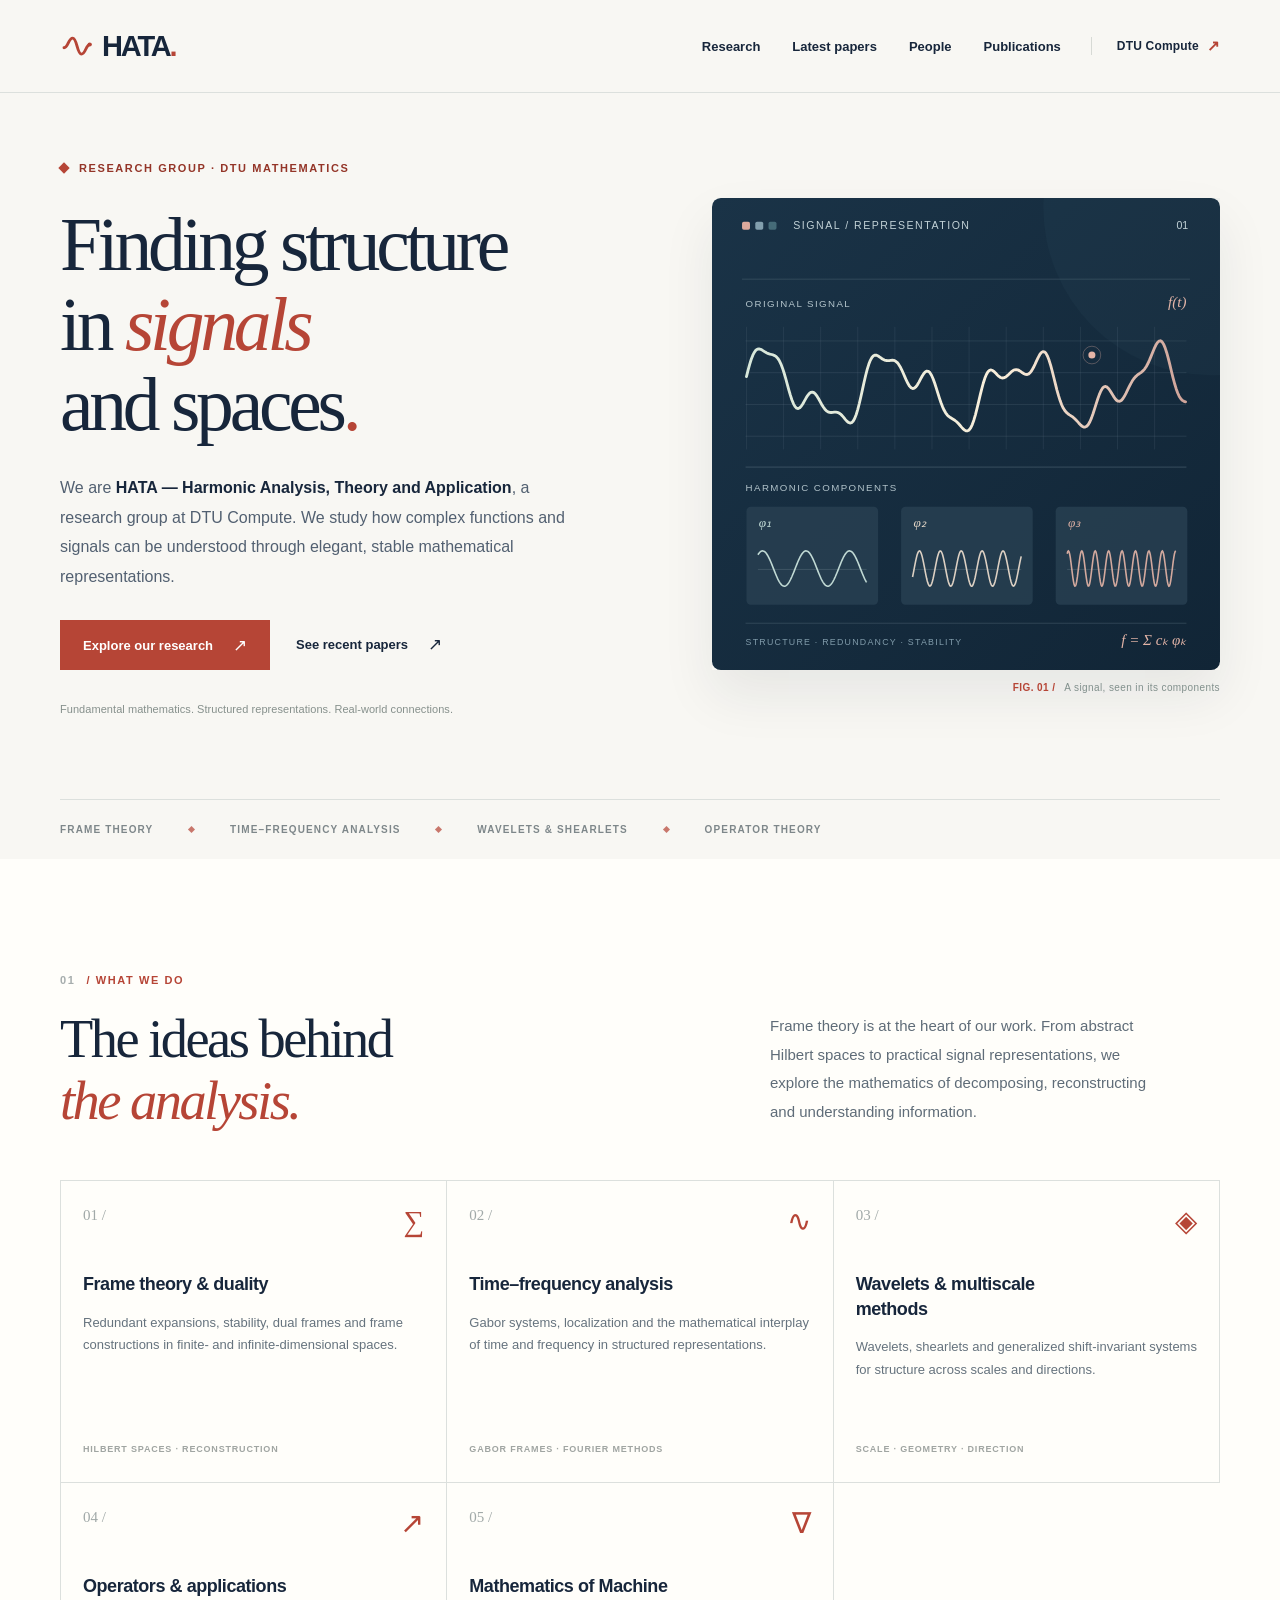
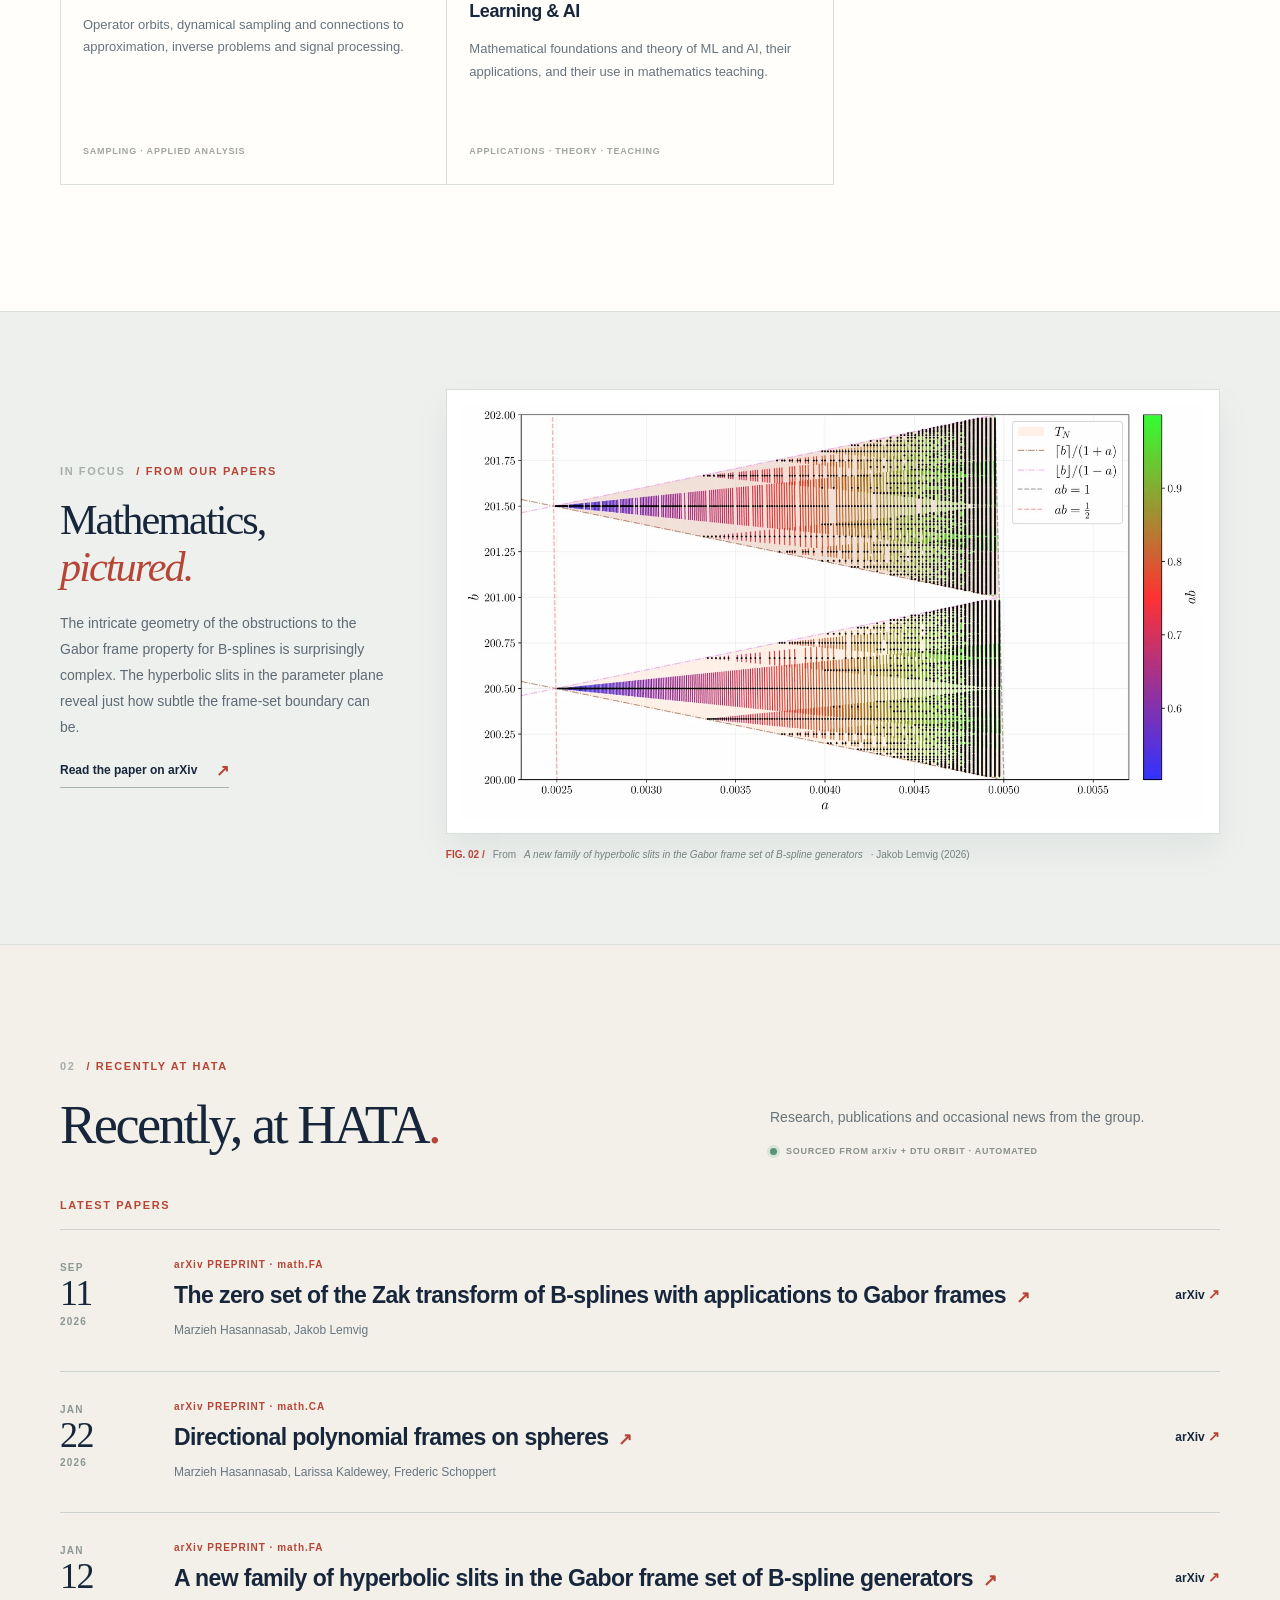
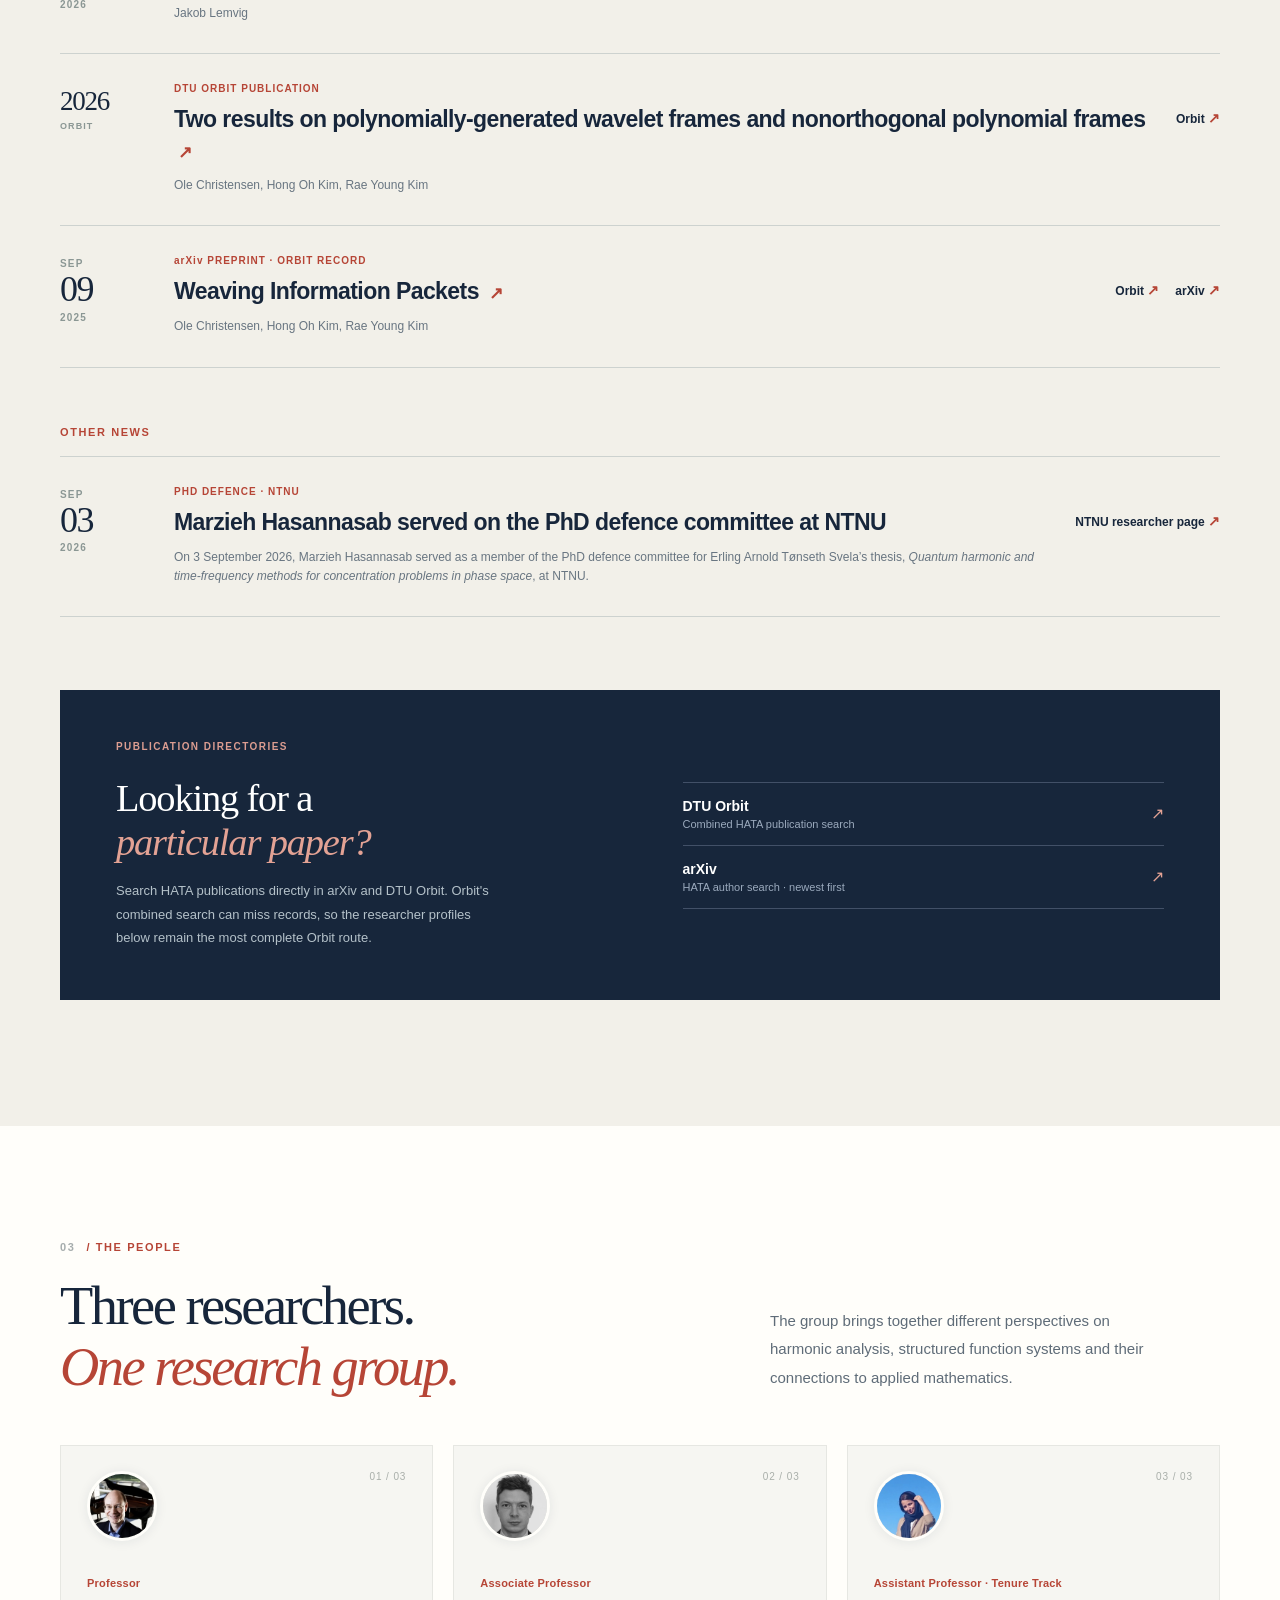
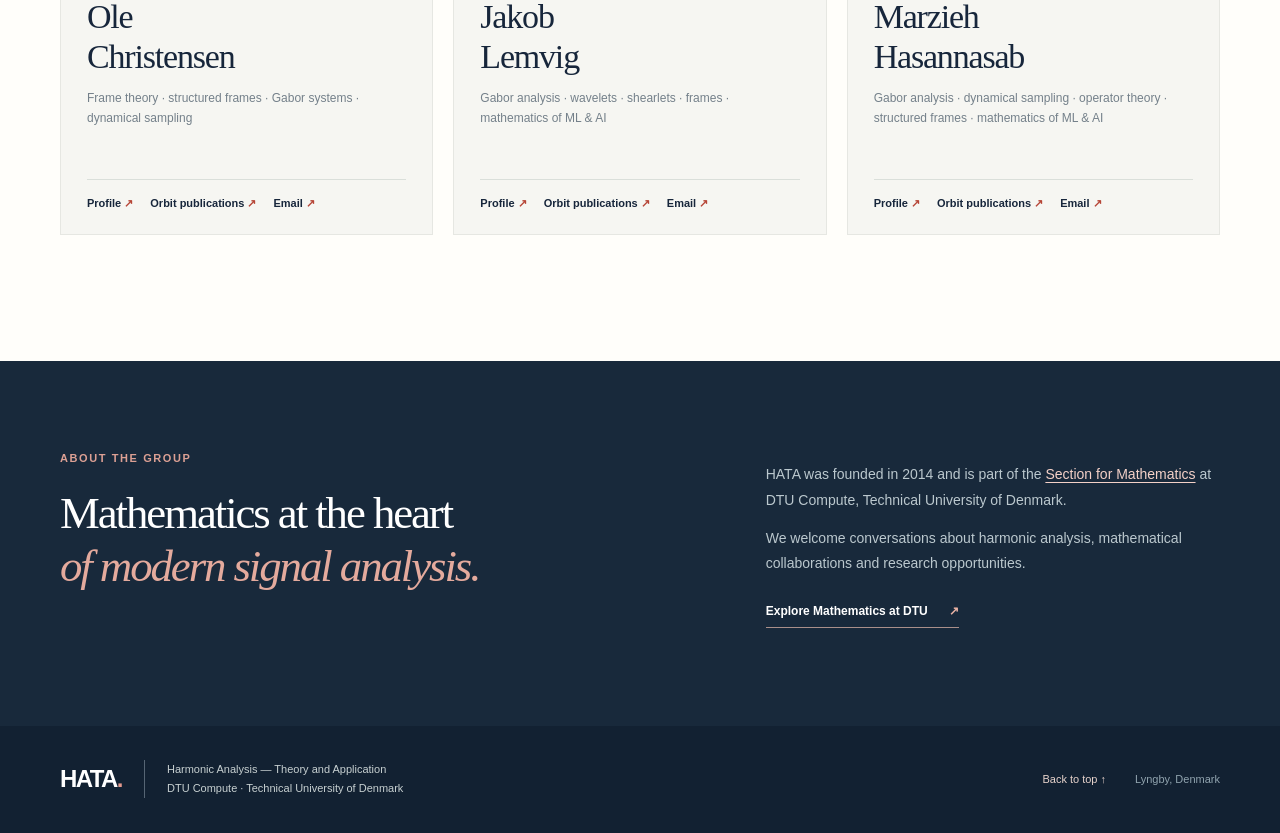
==== commit 8354c7a9: "Add Orbit publications links to researcher cards" ====
--- a/site/index.html
+++ b/site/index.html
@@ -200,19 +200,19 @@
             <div class="person-top"><span class="person-avatar" aria-label="Portrait of Ole Christensen">OC<img src="https://orbit.dtu.dk/files-asset/399018950/4715_e06b90e0.jpg?f=jpg&amp;w=160" alt="" loading="lazy" decoding="async" width="70" height="70" onerror="this.onerror=null;this.src='assets/people/ole-christensen.webp'"></span><span class="person-count">01 / 03</span></div>
             <p class="person-position">Professor</p><h3>Ole<br>Christensen</h3>
             <p class="person-interests">Frame theory · structured frames · Gabor systems · dynamical sampling</p>
-            <div class="person-links"><a href="https://orbit.dtu.dk/en/persons/ole-christensen/" target="_blank" rel="noopener noreferrer">Profile <span aria-hidden="true">↗</span></a><a href="mailto:ochr@dtu.dk">Email <span aria-hidden="true">↗</span></a></div>
+            <div class="person-links"><a href="https://orbit.dtu.dk/en/persons/ole-christensen/" target="_blank" rel="noopener noreferrer">Profile <span aria-hidden="true">↗</span></a><a href="https://orbit.dtu.dk/en/persons/ole-christensen/publications/" target="_blank" rel="noopener noreferrer">Orbit publications <span aria-hidden="true">↗</span></a><a href="mailto:ochr@dtu.dk">Email <span aria-hidden="true">↗</span></a></div>
           </article>
           <article class="person-card">
             <div class="person-top"><span class="person-avatar" aria-label="Portrait of Jakob Lemvig">JL<img src="https://orbit.dtu.dk/files-asset/399008966/21544_2c599d15.jpg?f=jpg&amp;w=160" alt="" loading="lazy" decoding="async" width="70" height="70" onerror="this.onerror=null;this.src='assets/people/jakob-lemvig.webp'"></span><span class="person-count">02 / 03</span></div>
             <p class="person-position">Associate Professor</p><h3>Jakob<br>Lemvig</h3>
             <p class="person-interests">Gabor analysis · wavelets · shearlets · frames · mathematics of ML &amp; AI</p>
-            <div class="person-links"><a href="https://orbit.dtu.dk/en/persons/jakob-lemvig/" target="_blank" rel="noopener noreferrer">Profile <span aria-hidden="true">↗</span></a><a href="mailto:jakle@dtu.dk">Email <span aria-hidden="true">↗</span></a></div>
+            <div class="person-links"><a href="https://orbit.dtu.dk/en/persons/jakob-lemvig/" target="_blank" rel="noopener noreferrer">Profile <span aria-hidden="true">↗</span></a><a href="https://orbit.dtu.dk/en/persons/jakob-lemvig/publications/" target="_blank" rel="noopener noreferrer">Orbit publications <span aria-hidden="true">↗</span></a><a href="mailto:jakle@dtu.dk">Email <span aria-hidden="true">↗</span></a></div>
           </article>
           <article class="person-card">
             <div class="person-top"><span class="person-avatar" aria-label="Portrait of Marzieh Hasannasab">MH<img src="https://orbit.dtu.dk/files-asset/398981654/110619_2c599d15.jpg?f=jpg&amp;w=160" alt="" loading="lazy" decoding="async" width="70" height="70" onerror="this.onerror=null;this.src='assets/people/marzieh-hasannasab.webp'"></span><span class="person-count">03 / 03</span></div>
             <p class="person-position">Assistant Professor · Tenure Track</p><h3>Marzieh<br>Hasannasab</h3>
             <p class="person-interests">Gabor analysis · dynamical sampling · operator theory · structured frames · mathematics of ML &amp; AI</p>
-            <div class="person-links"><a href="https://orbit.dtu.dk/en/persons/marzieh-hasannasabjaldehbakhani/" target="_blank" rel="noopener noreferrer">Profile <span aria-hidden="true">↗</span></a><a href="mailto:mhas@dtu.dk">Email <span aria-hidden="true">↗</span></a></div>
+            <div class="person-links"><a href="https://orbit.dtu.dk/en/persons/marzieh-hasannasabjaldehbakhani/" target="_blank" rel="noopener noreferrer">Profile <span aria-hidden="true">↗</span></a><a href="https://orbit.dtu.dk/en/persons/marzieh-hasannasabjaldehbakhani/publications/" target="_blank" rel="noopener noreferrer">Orbit publications <span aria-hidden="true">↗</span></a><a href="mailto:mhas@dtu.dk">Email <span aria-hidden="true">↗</span></a></div>
           </article>
         </div>
       </div>
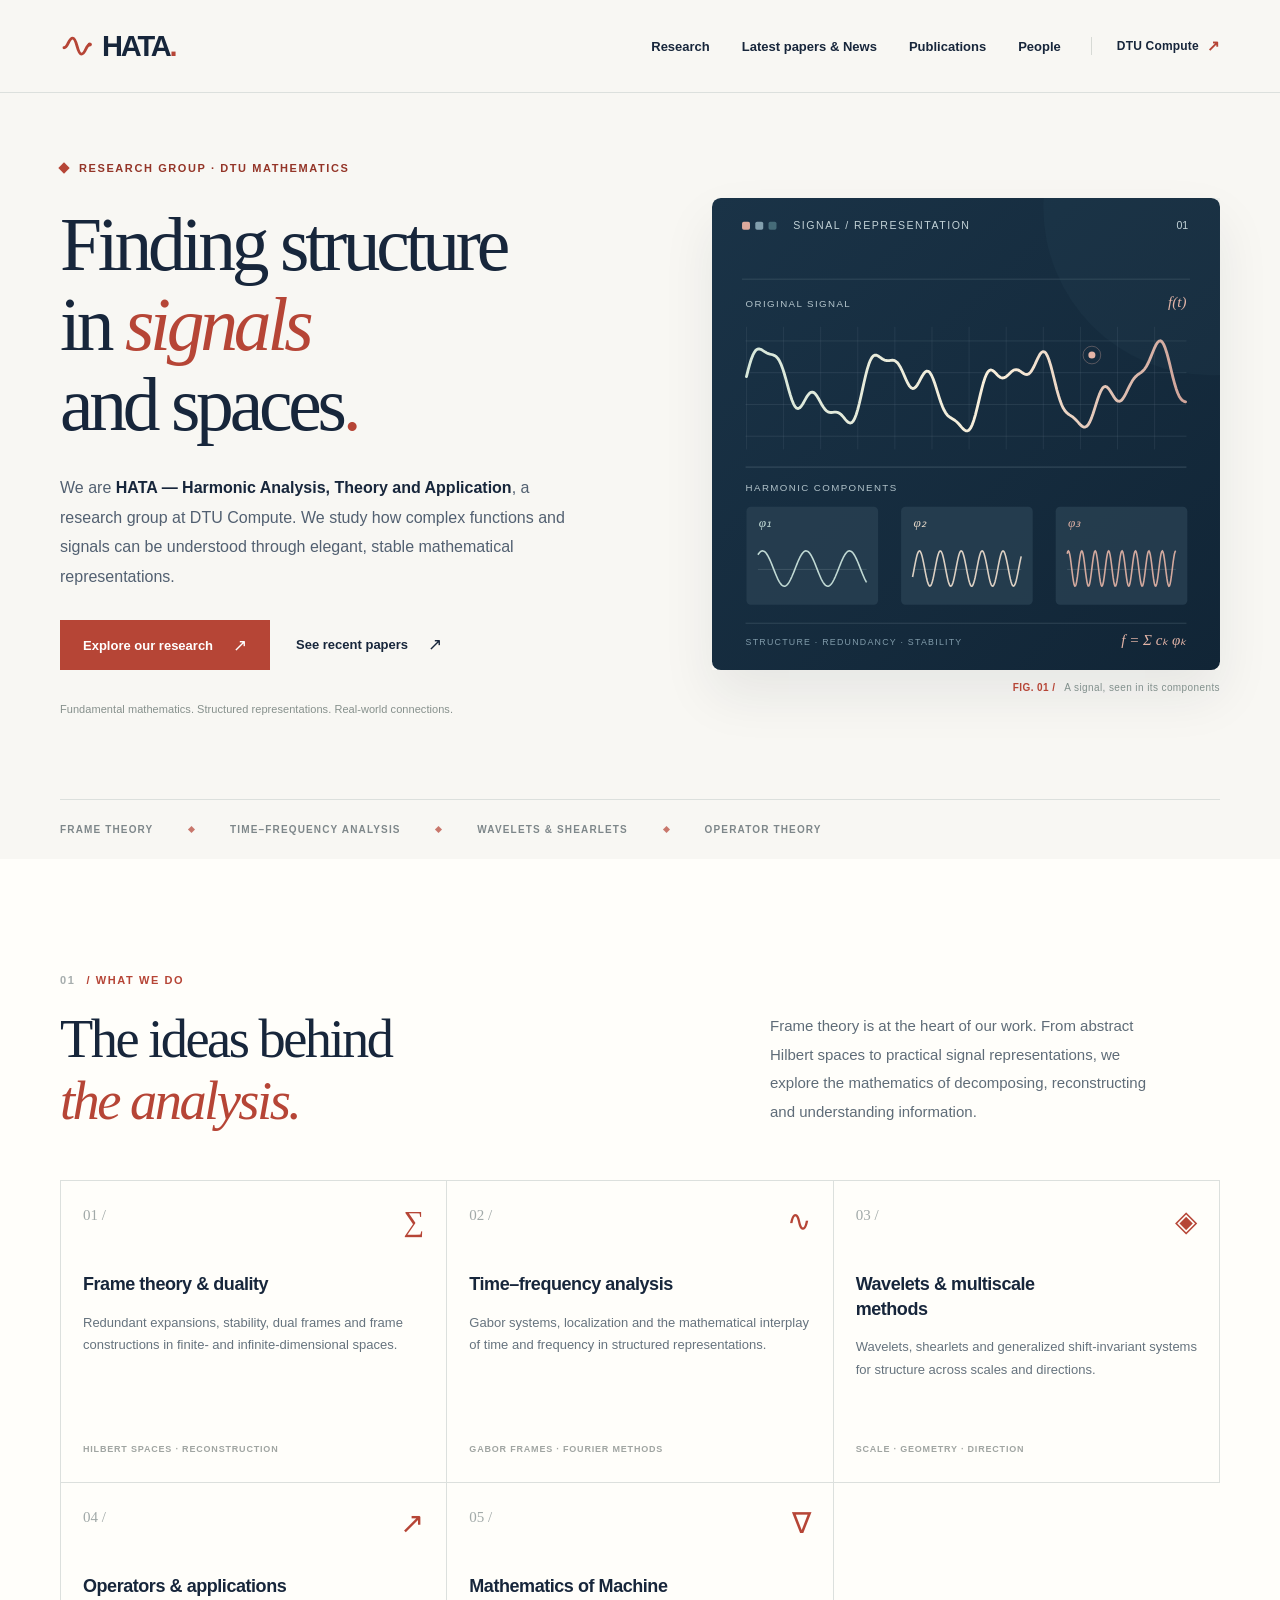
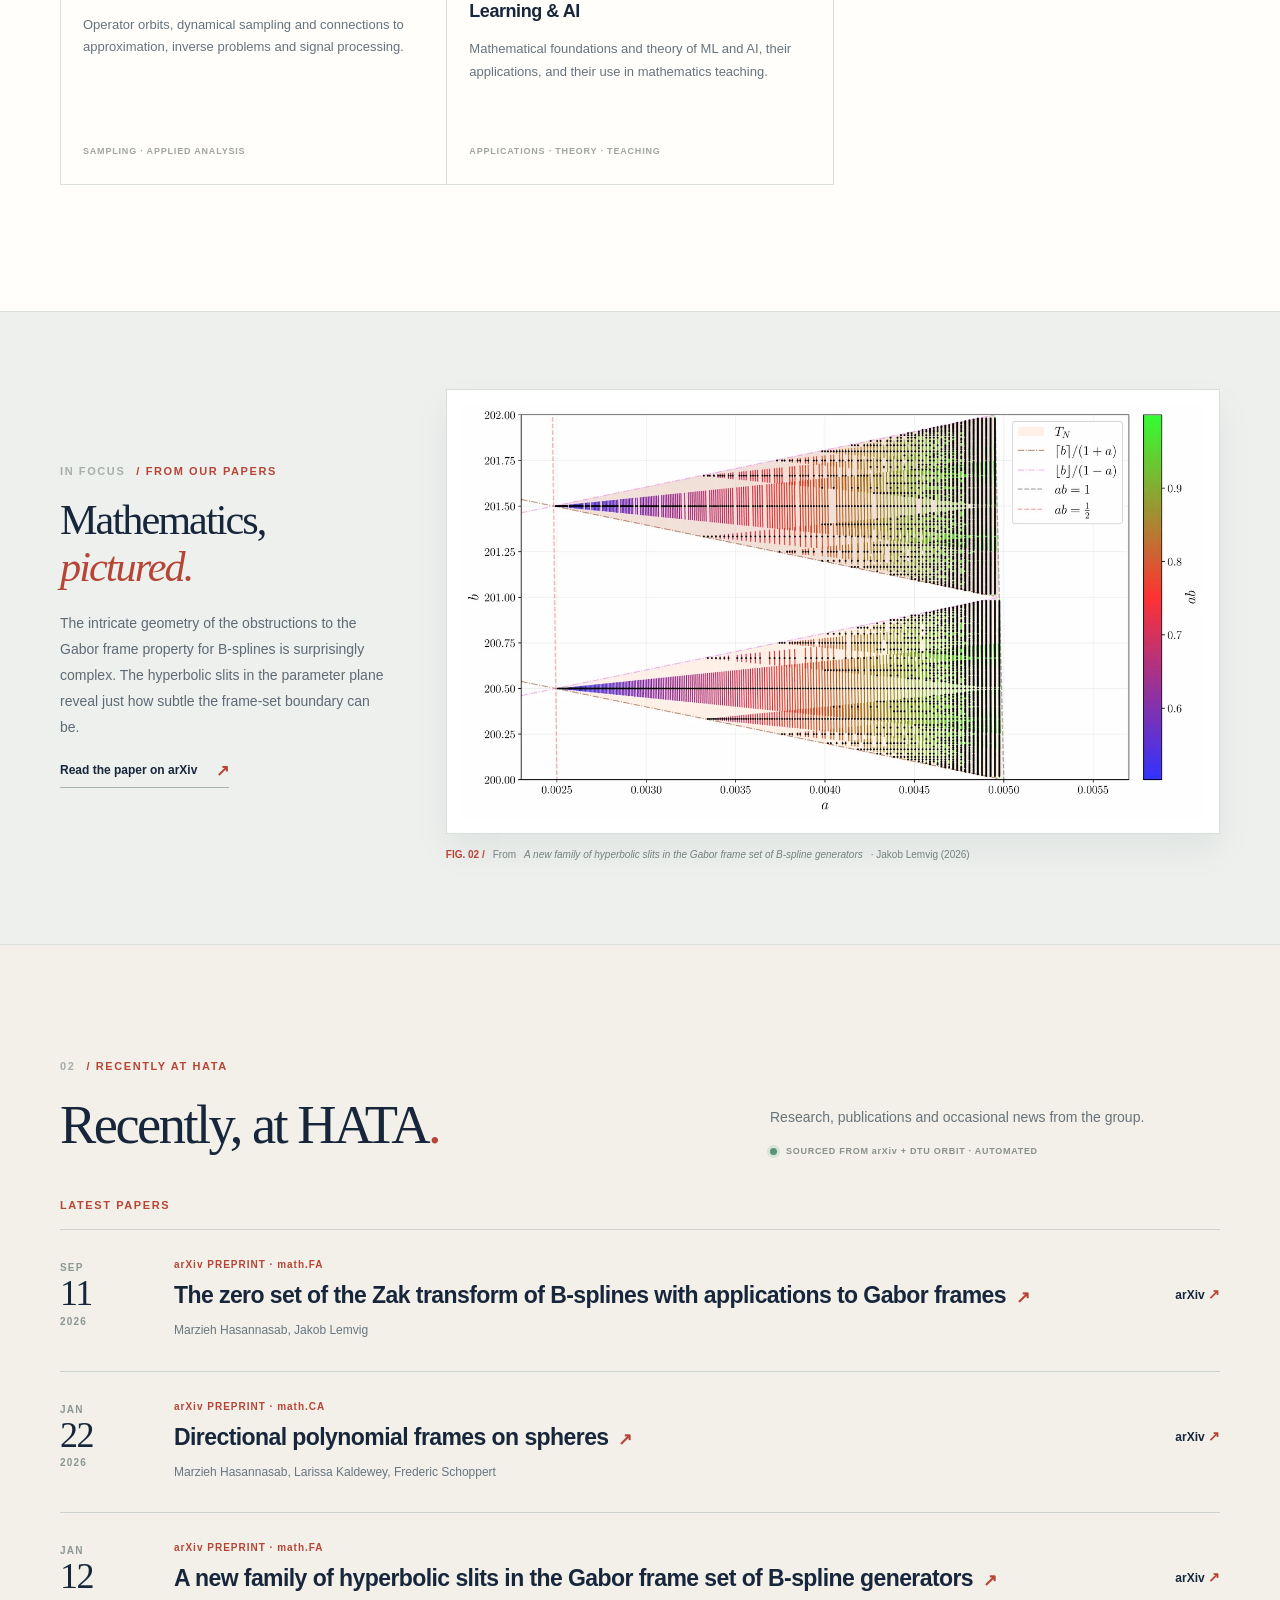
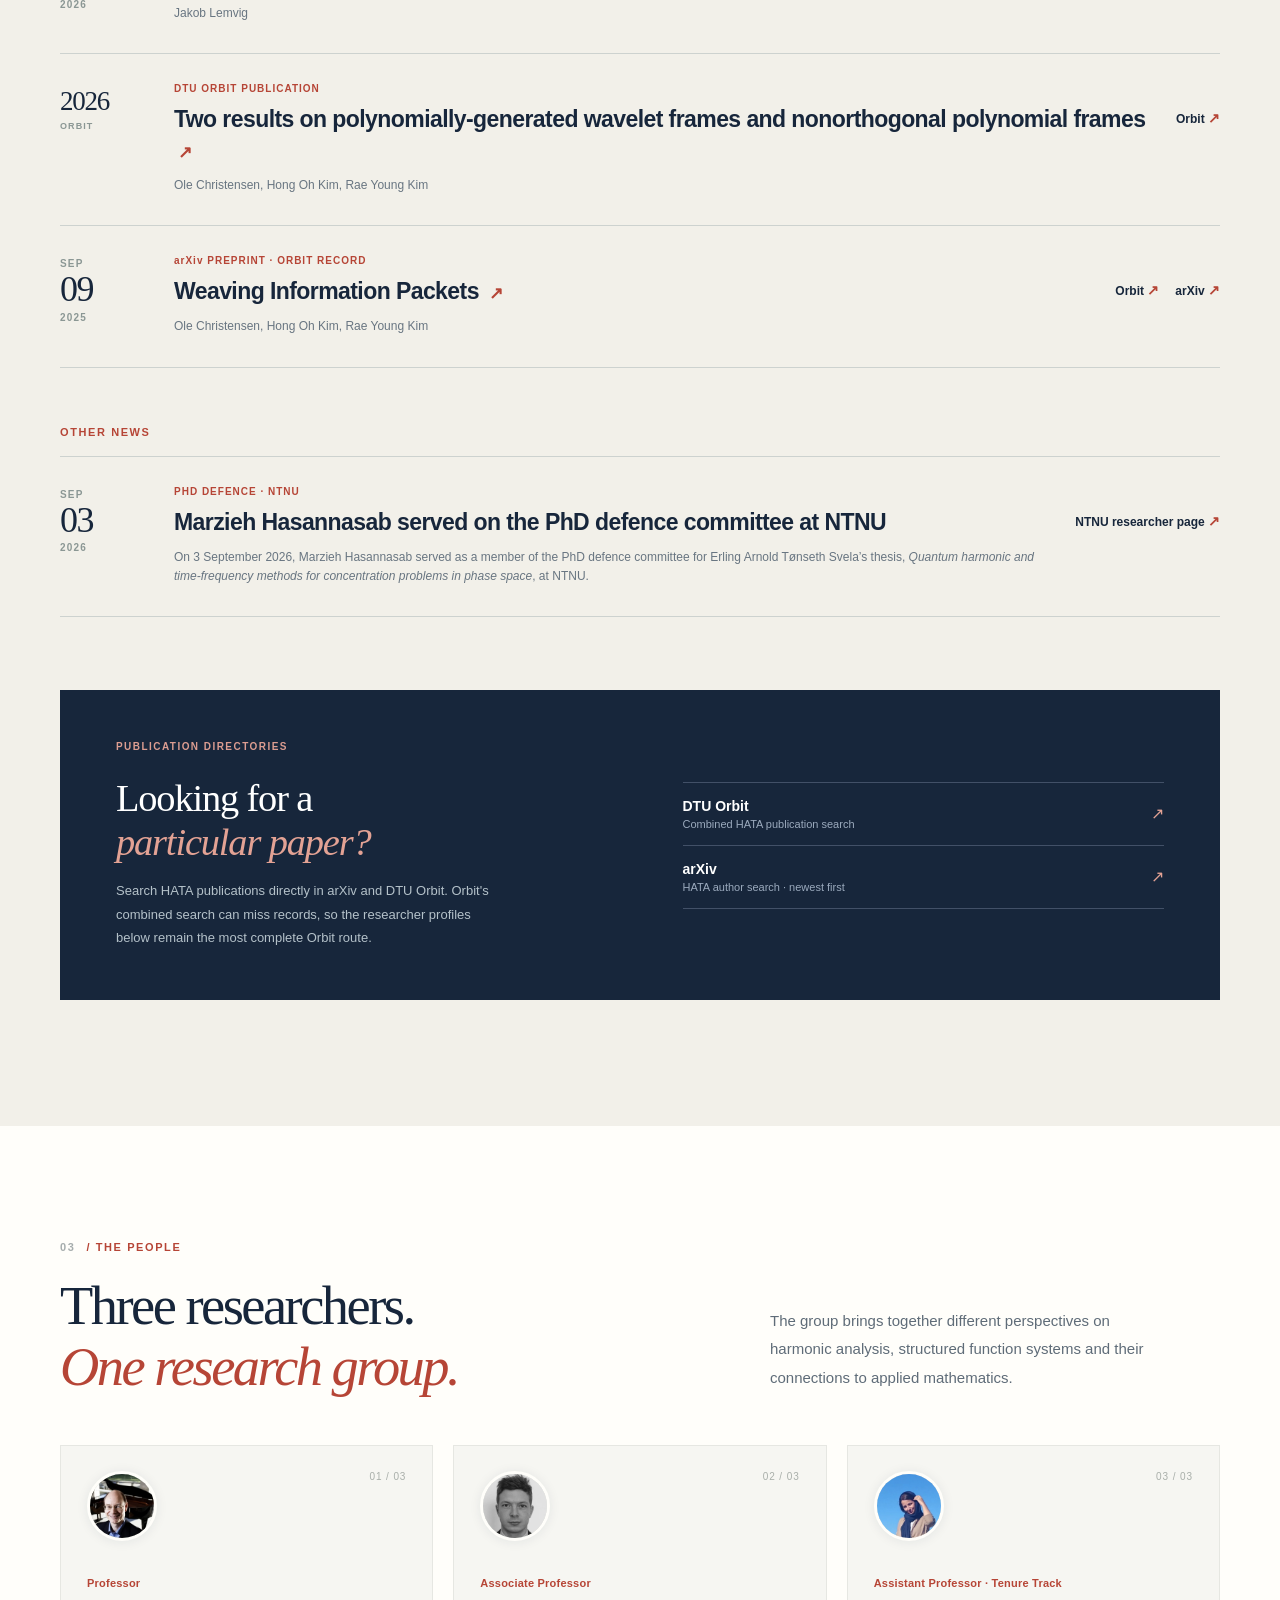
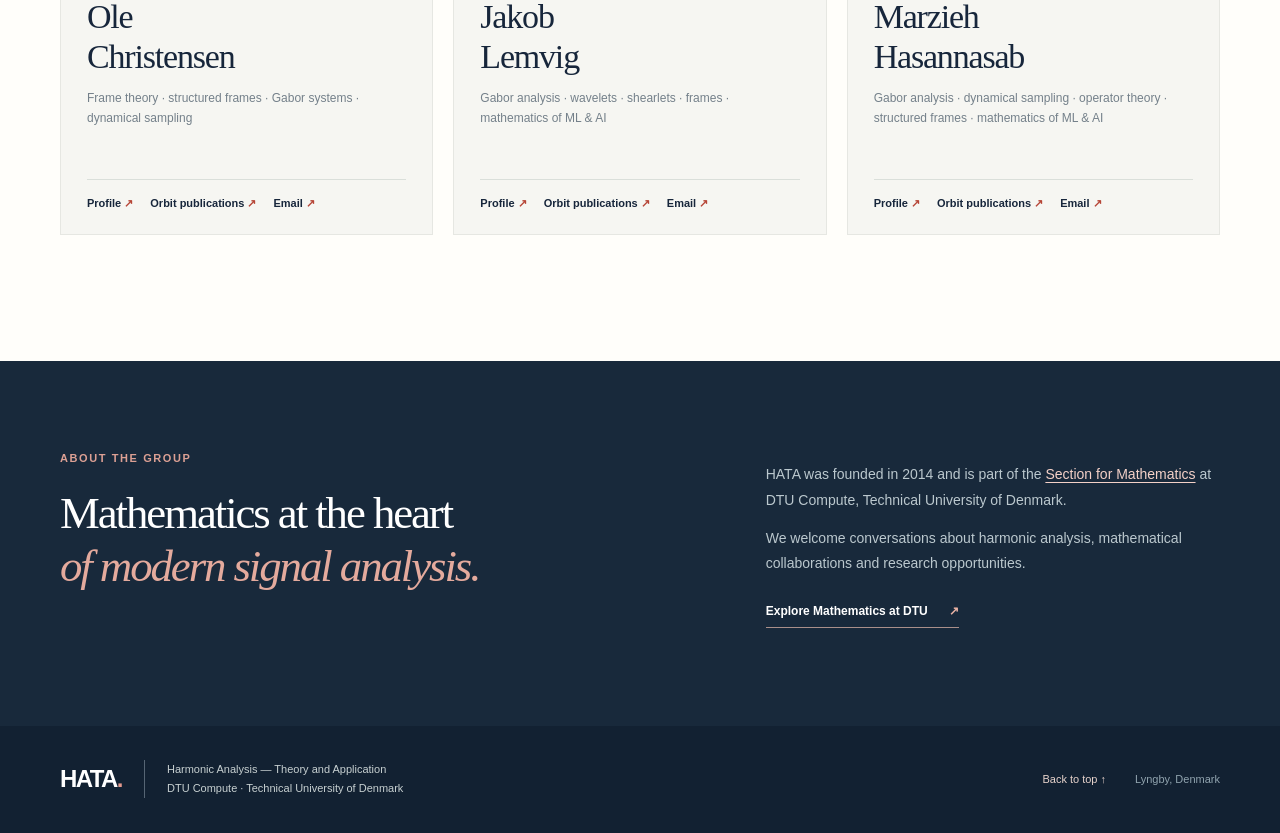
==== commit 9a2169a7: "Update navigation links in index.html Exchanged order of main nav links" ====
--- a/site/index.html
+++ b/site/index.html
@@ -26,9 +26,9 @@
       </a>
       <nav class="main-nav" aria-label="Main navigation">
         <a href="#research">Research</a>
-        <a href="#latest-papers">Latest papers</a>
+        <a href="#latest-papers">Latest papers & News</a>
+        <a href="#publications">Publications</a>
         <a href="#people">People</a>
-        <a href="#publications">Publications</a>
       </nav>
       <a class="header-affiliation" href="https://www.compute.dtu.dk/Sections/Math" target="_blank" rel="noopener noreferrer">DTU Compute <span aria-hidden="true">↗</span></a>
     </div>
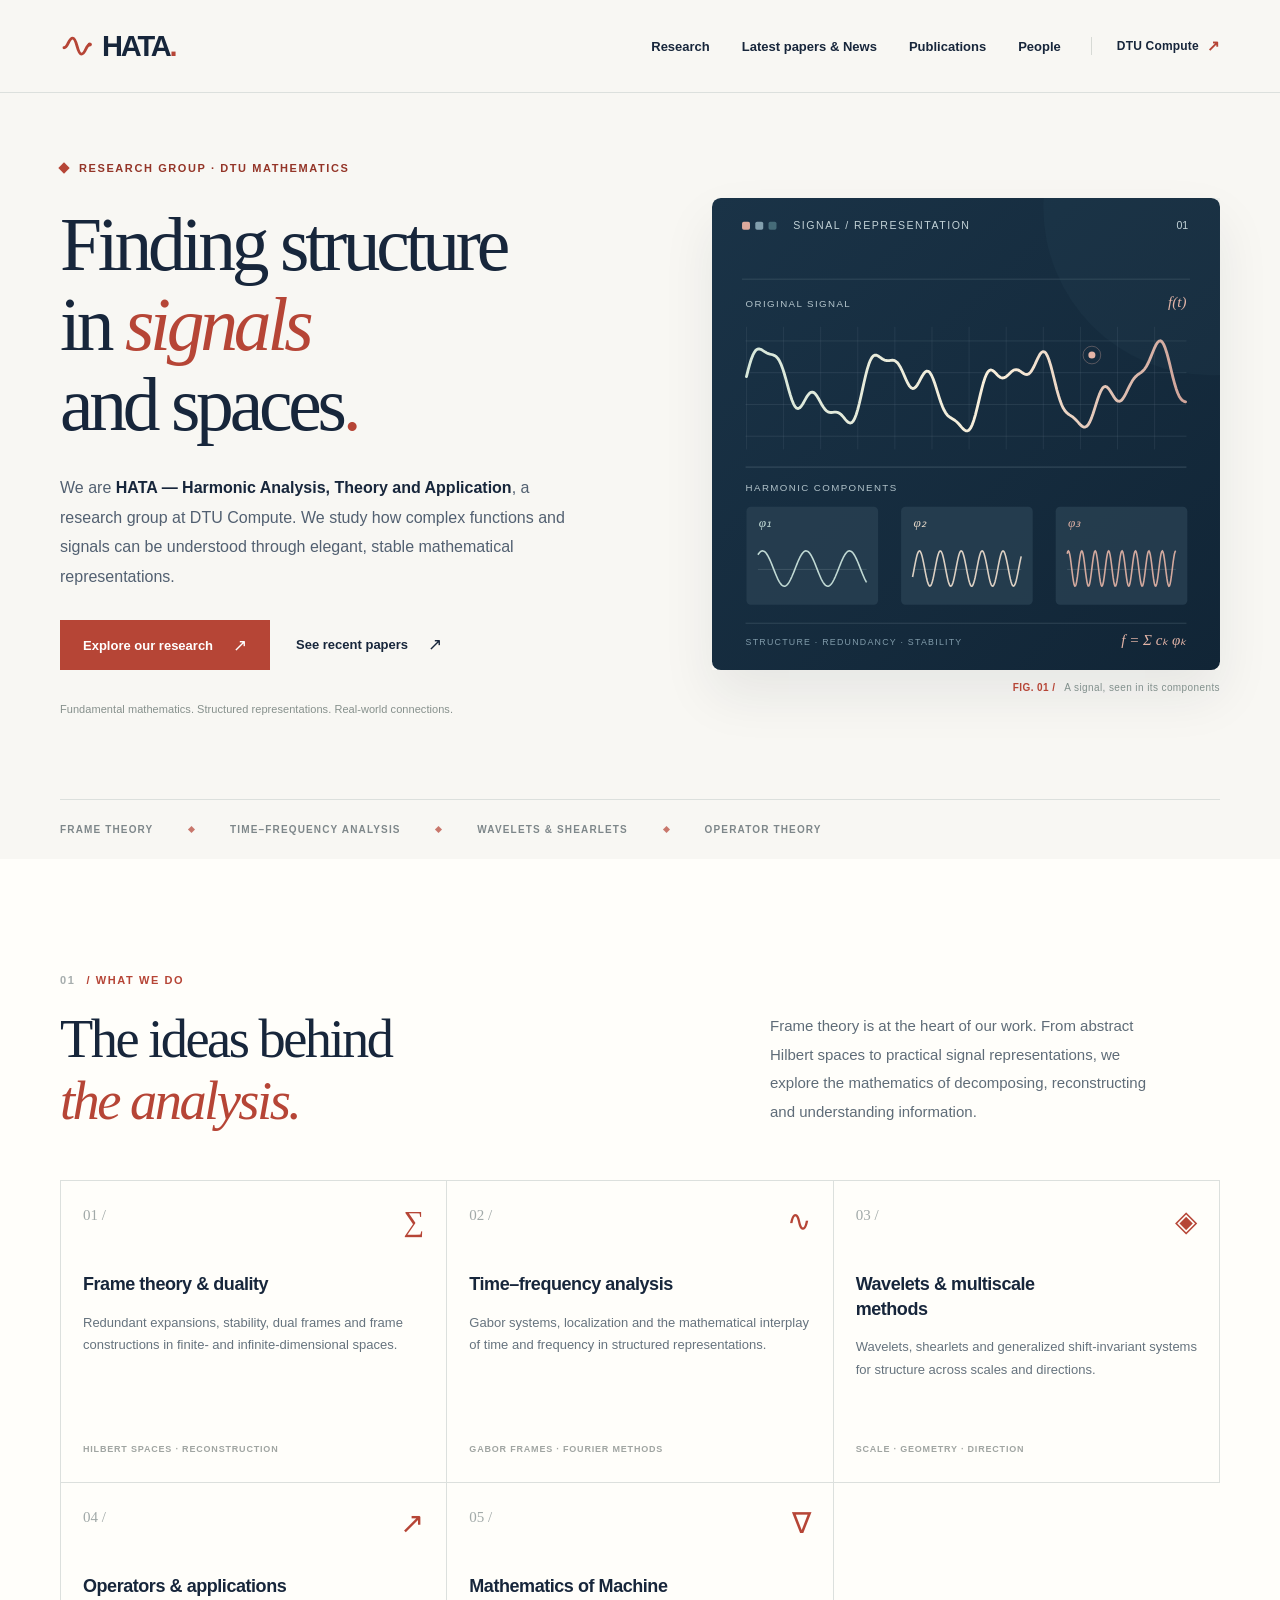
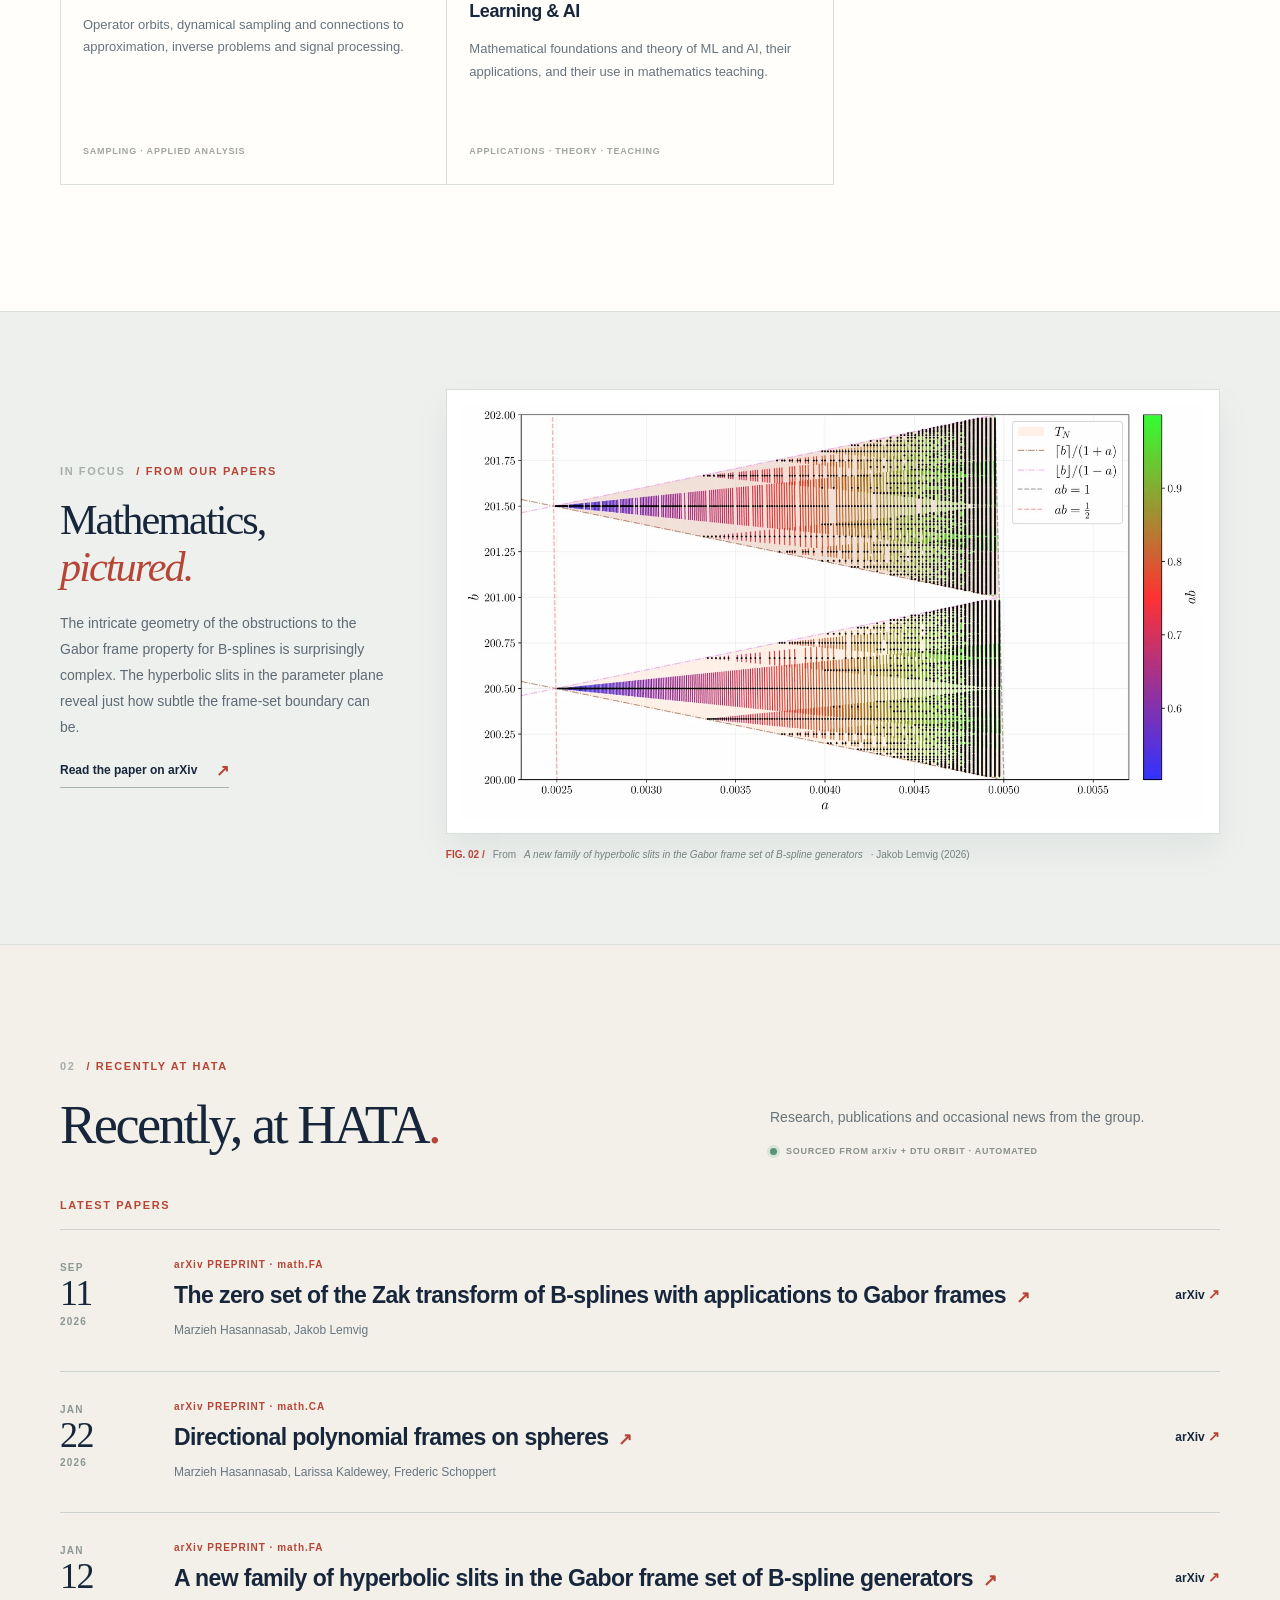
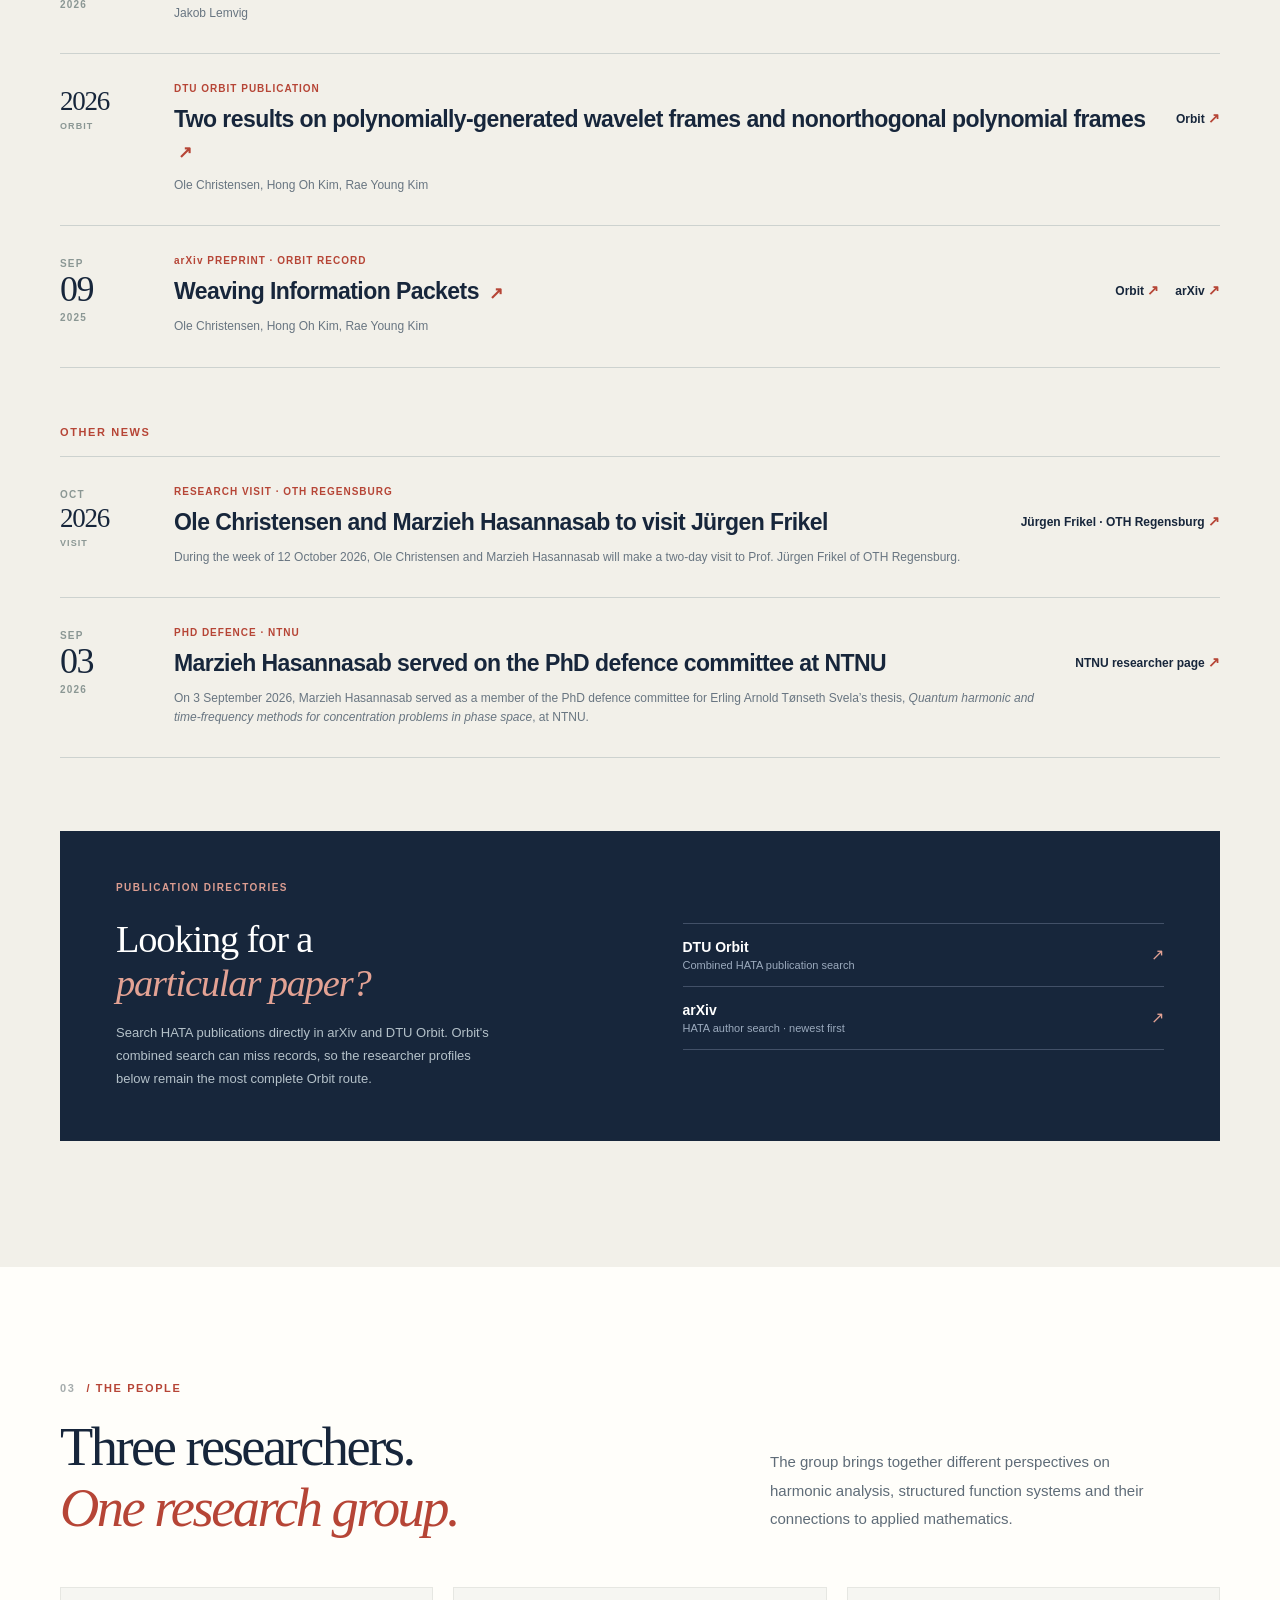
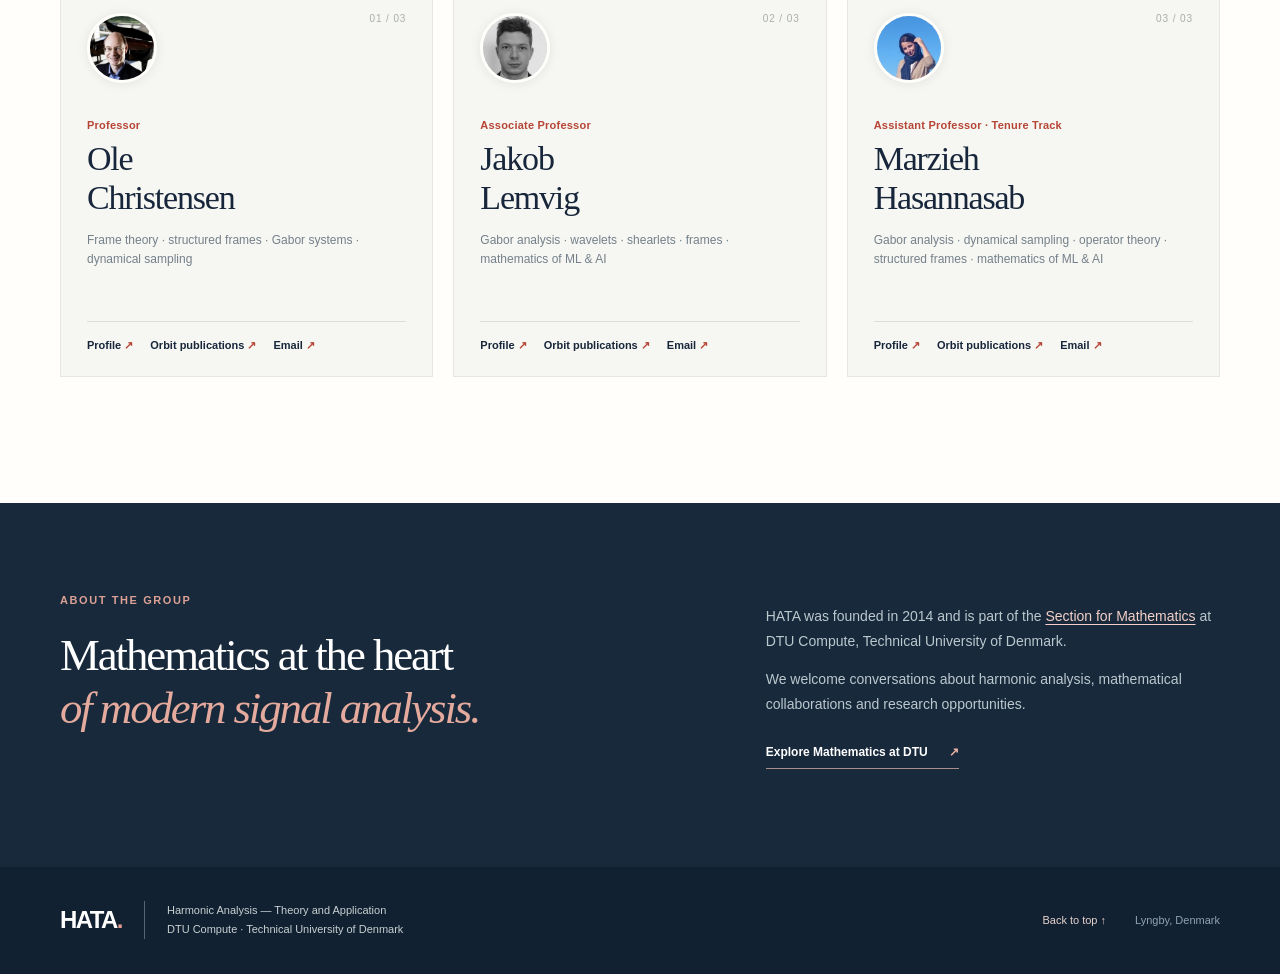
==== commit 75c4feb5: "Add October 2026 research visit to Jürgen Frikel to HATA news" ====
--- a/site/index.html
+++ b/site/index.html
@@ -167,6 +167,11 @@
           <p class="section-label">OTHER NEWS</p>
           <ol class="papers-list">
             <li class="paper-item">
+              <div class="paper-date"><time datetime="2026-10" class="orbit-year"><span class="paper-month">OCT</span><span class="paper-day">2026</span><span class="paper-year">VISIT</span></time></div>
+              <div class="paper-info"><p class="paper-type">RESEARCH VISIT · OTH REGENSBURG</p><h3>Ole Christensen and Marzieh Hasannasab to visit Jürgen Frikel</h3><p class="paper-authors">During the week of 12 October 2026, Ole Christensen and Marzieh Hasannasab will make a two-day visit to Prof. Jürgen Frikel of OTH Regensburg.</p></div>
+              <div class="paper-sources" aria-label="Host information"><a href="https://www.oth-regensburg.de/personen/detailansicht/juergen-frikel" target="_blank" rel="noopener noreferrer">Jürgen Frikel · OTH Regensburg <span aria-hidden="true">↗</span></a></div>
+            </li>
+            <li class="paper-item">
               <div class="paper-date"><time datetime="2026-09-03"><span class="paper-month">SEP</span><span class="paper-day">03</span><span class="paper-year">2026</span></time></div>
               <div class="paper-info"><p class="paper-type">PHD DEFENCE · NTNU</p><h3>Marzieh Hasannasab served on the PhD defence committee at NTNU</h3><p class="paper-authors">On 3 September 2026, Marzieh Hasannasab served as a member of the PhD defence committee for Erling Arnold Tønseth Svela’s thesis, <em>Quantum harmonic and time-frequency methods for concentration problems in phase space</em>, at NTNU.</p></div>
               <div class="paper-sources" aria-label="Thesis information"><a href="https://www.ntnu.edu/employees/franz.luef" target="_blank" rel="noopener noreferrer">NTNU researcher page <span aria-hidden="true">↗</span></a></div>
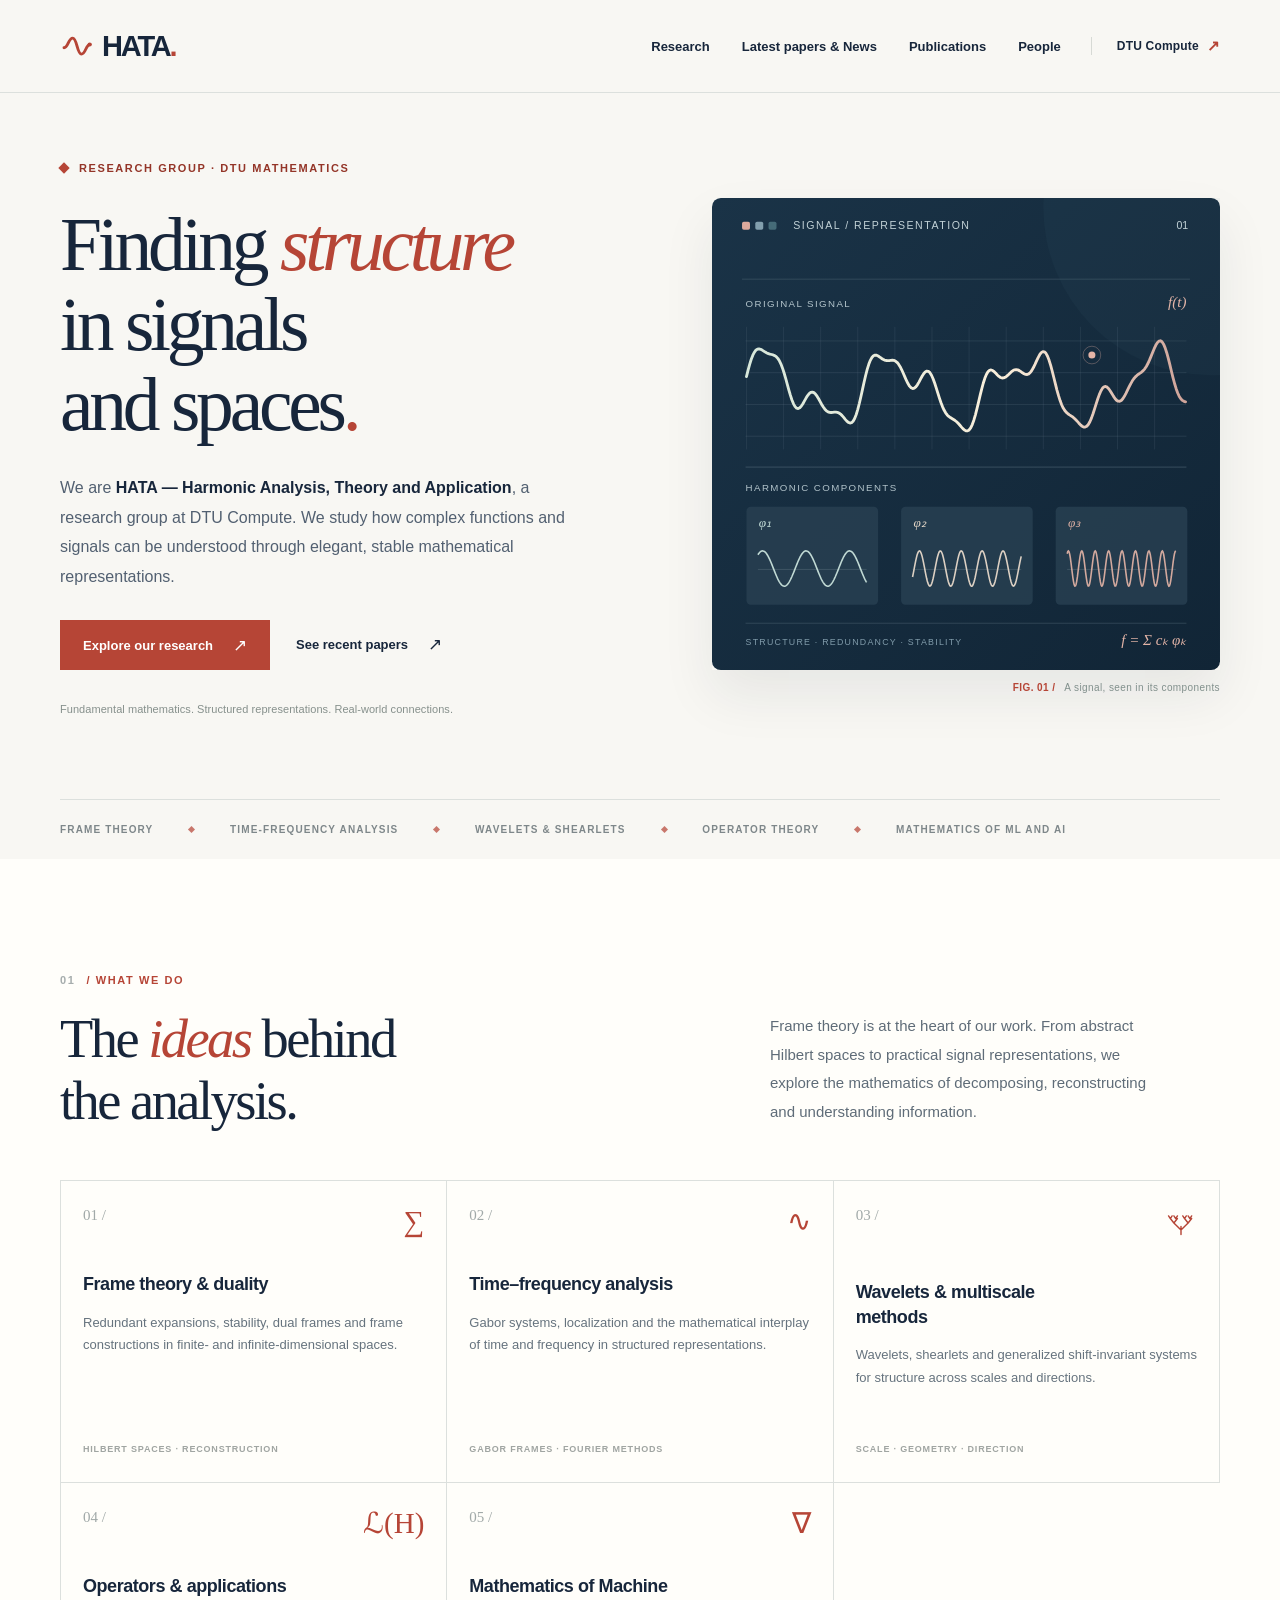
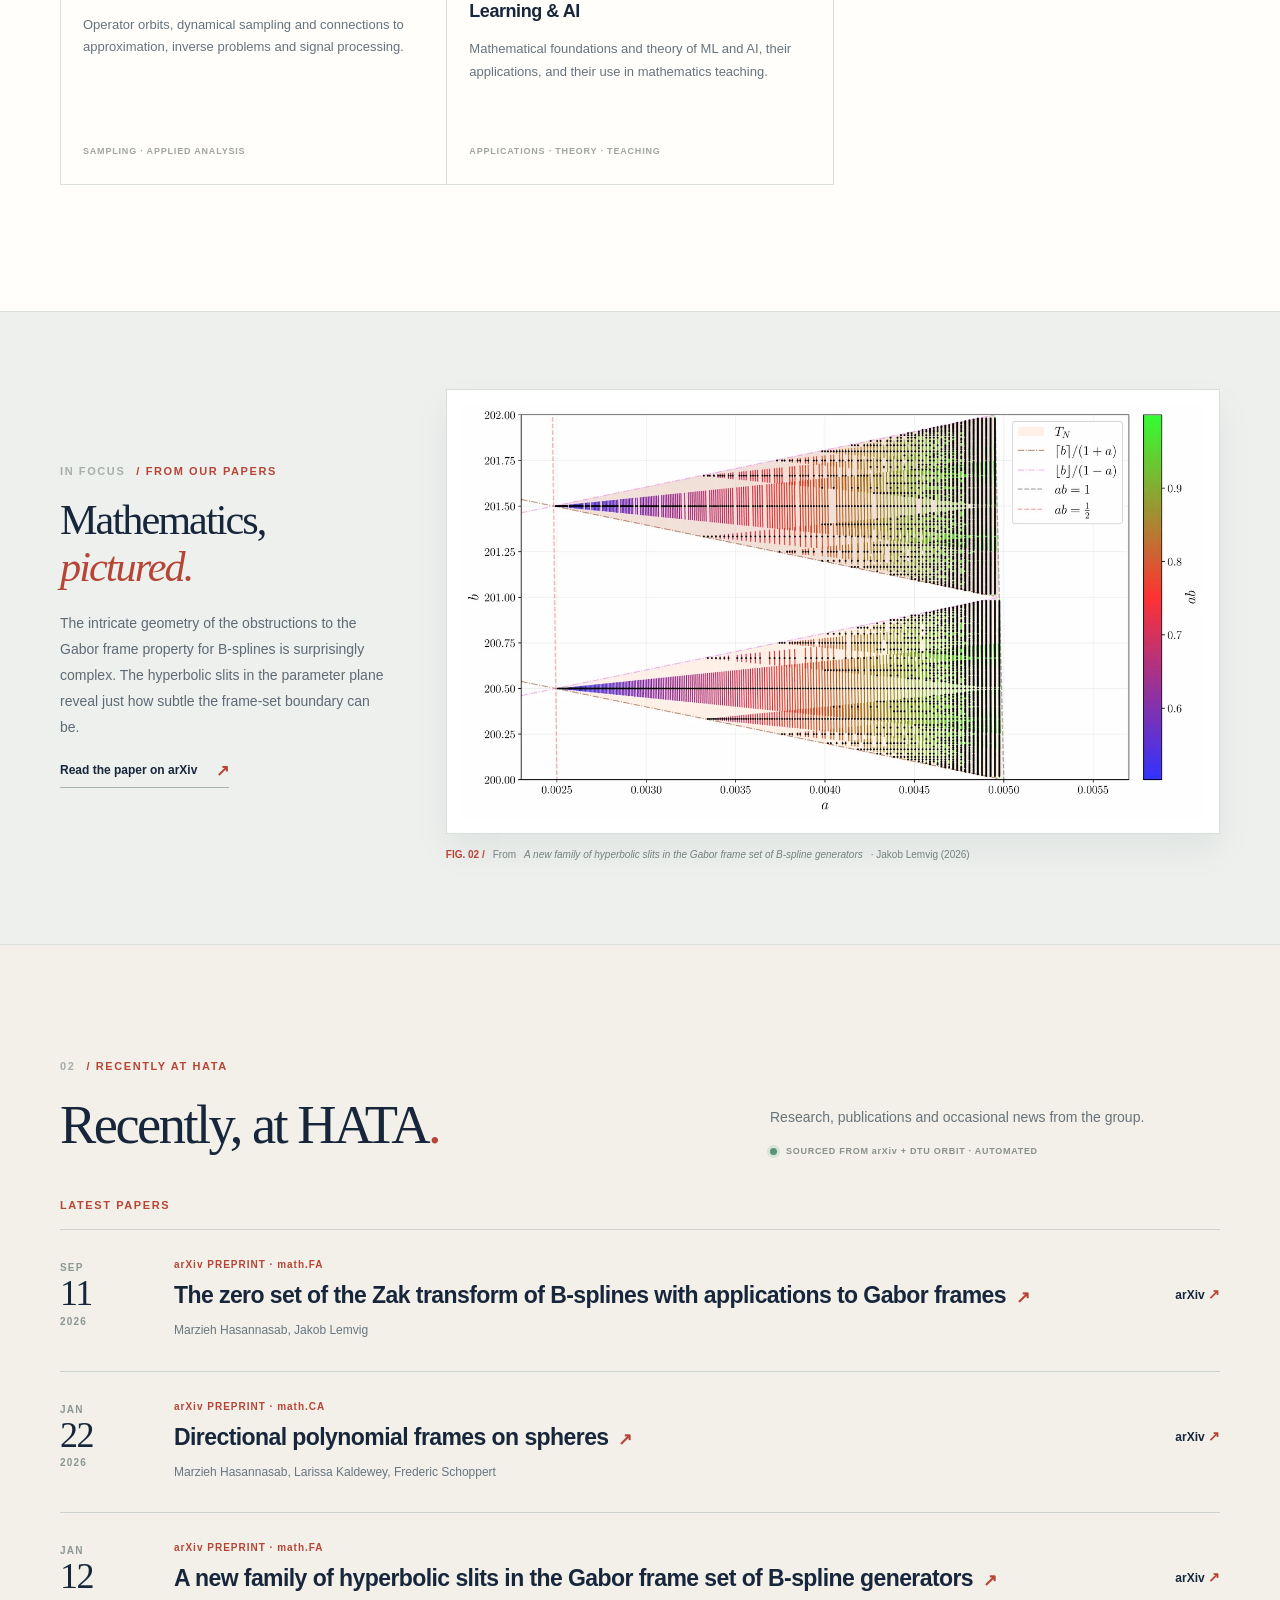
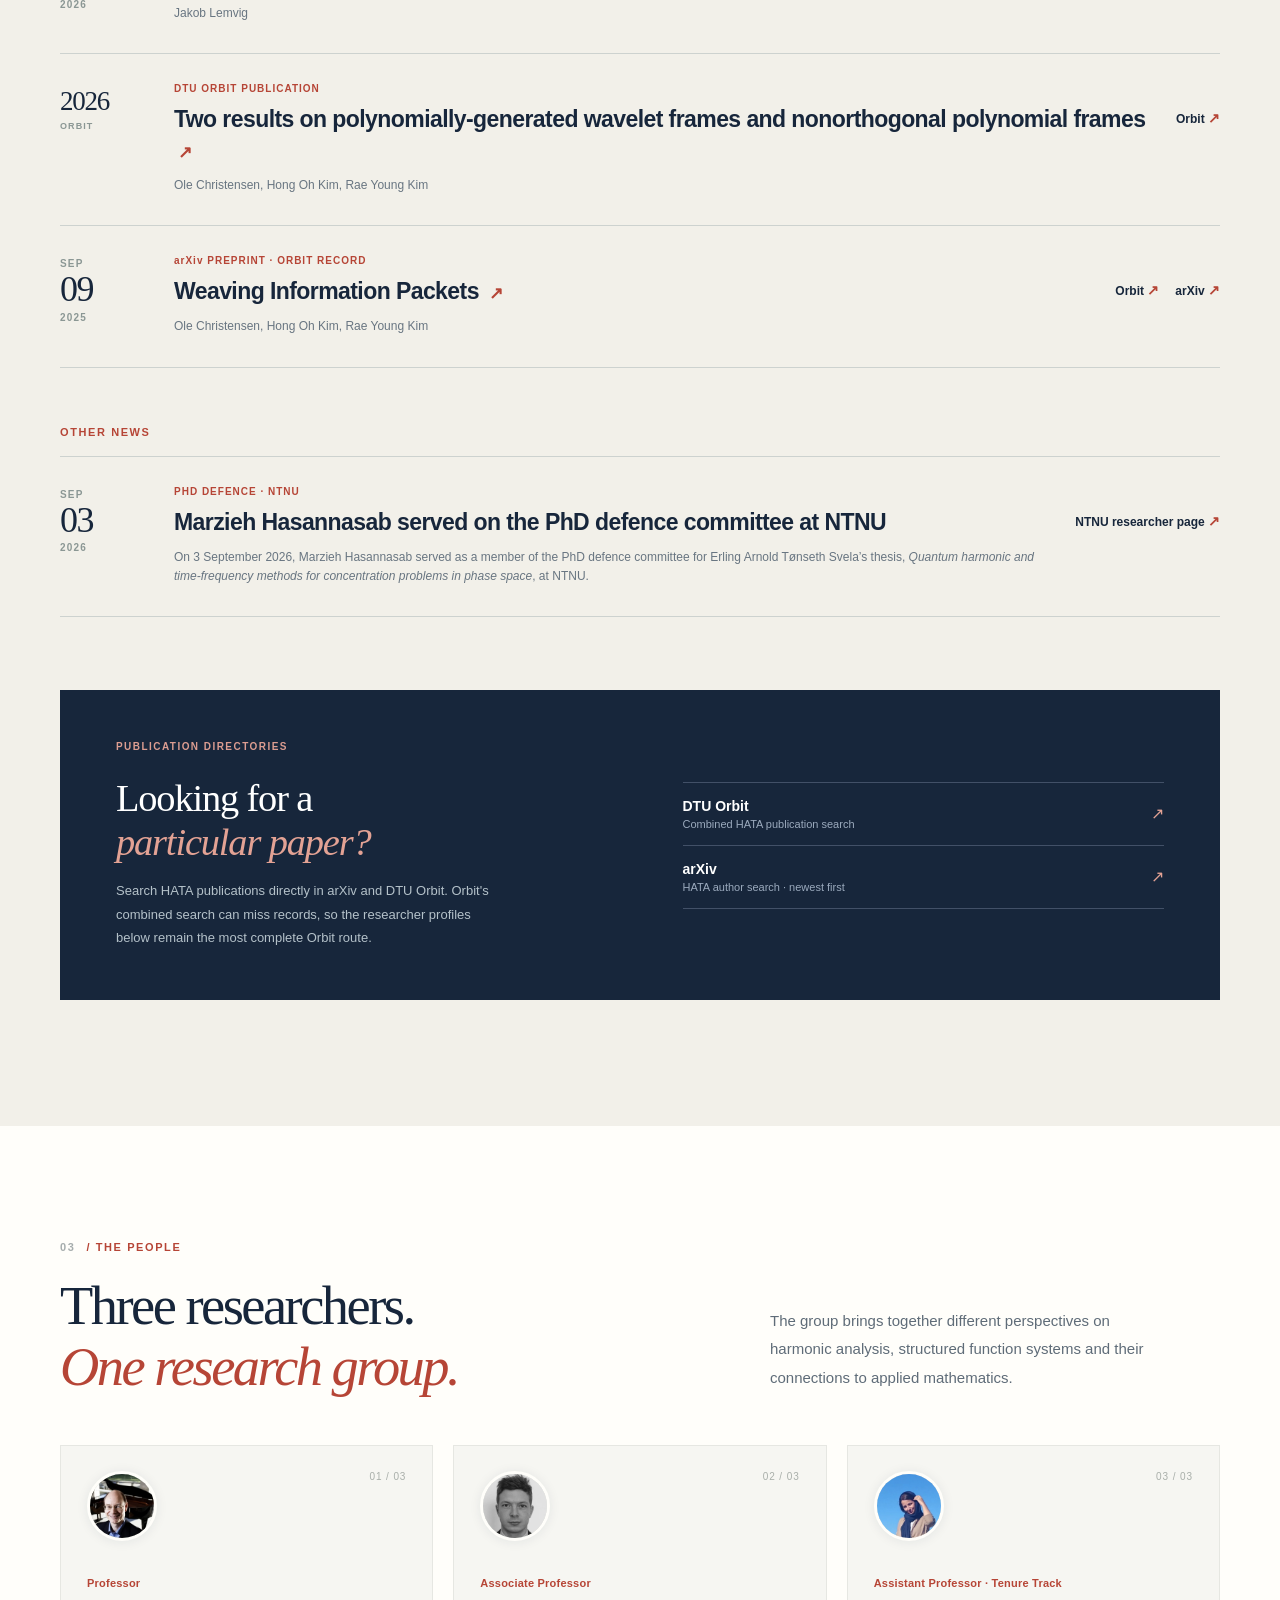
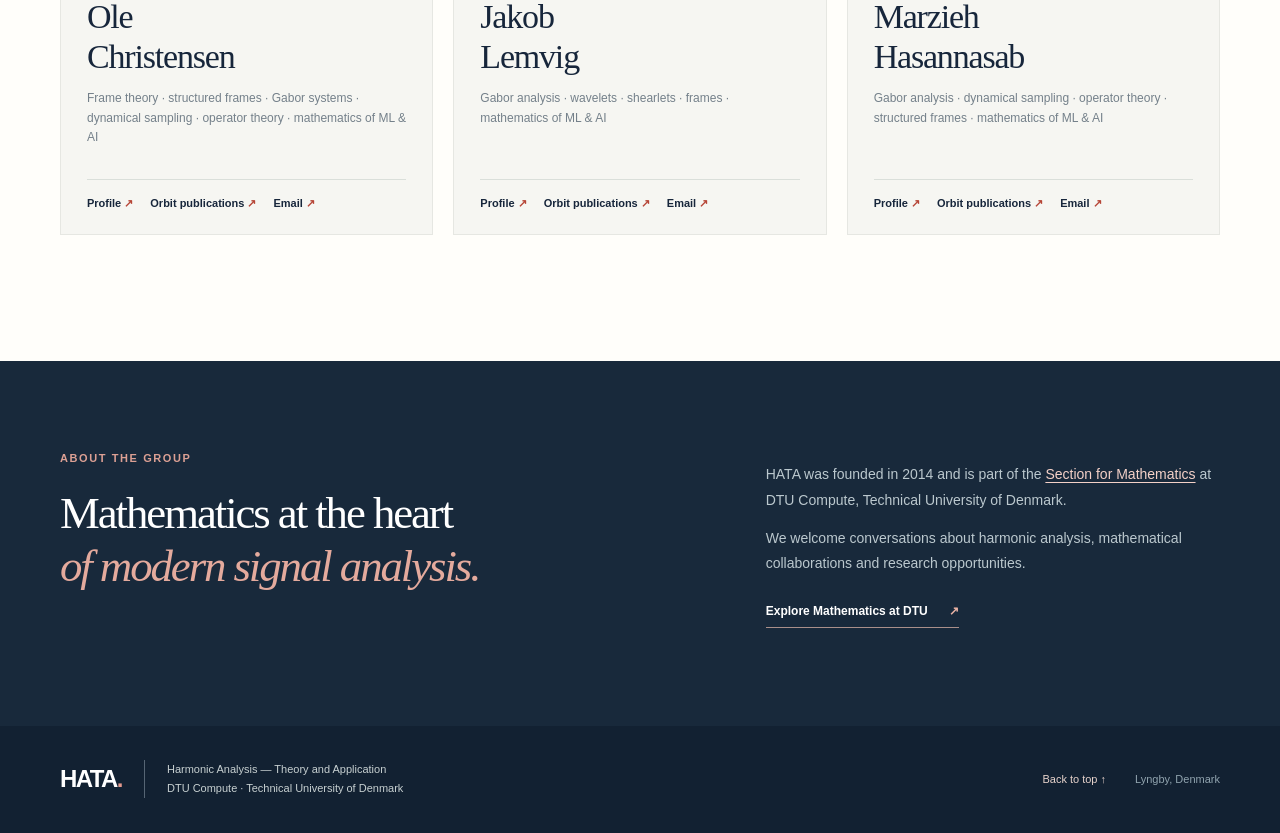
==== commit adfee7ce: "changed em words in headings, changed research symbols, and OC's research topics" ====
--- a/site/index.html
+++ b/site/index.html
@@ -4,7 +4,7 @@
   <meta charset="utf-8">
   <meta name="viewport" content="width=device-width, initial-scale=1">
   <meta name="theme-color" content="#f8f7f3">
-  <meta name="description" content="HATA is the Harmonic Analysis – Theory and Application research group at DTU Compute. Research in frame theory, time–frequency analysis, wavelets and operator methods.">
+  <meta name="description" content="HATA is the Harmonic Analysis – Theory and Application research group at DTU Compute. Research in frame theory, time-frequency analysis, wavelets and operator methods.">
   <meta property="og:type" content="website">
   <meta property="og:title" content="HATA — Harmonic Analysis, Theory and Application">
   <meta property="og:description" content="Research in harmonic analysis, frame theory and structured representations at DTU Compute.">
@@ -39,7 +39,7 @@
       <div class="wrap hero-grid">
         <div class="hero-copy">
           <p class="eyebrow"><span class="eyebrow-mark" aria-hidden="true"></span> Research group · DTU Mathematics</p>
-          <h1 id="hero-title">Finding structure<br>in <em>signals</em><br>and spaces<span class="title-period">.</span></h1>
+          <h1 id="hero-title">Finding <em>structure</em><br>in signals<br>and spaces<span class="title-period">.</span></h1>
           <p class="hero-description">We are <strong>HATA — Harmonic Analysis, Theory and Application</strong>, a research group at DTU Compute. We study how complex functions and signals can be understood through elegant, stable mathematical representations.</p>
           <div class="hero-actions">
             <a class="button button-primary" href="#research">Explore our research <span aria-hidden="true">↗</span></a>
@@ -54,9 +54,10 @@
       </div>
       <div class="wrap hero-bottom" aria-label="Research areas at a glance">
         <span>FRAME THEORY</span><span class="tiny-diamond" aria-hidden="true"></span>
-        <span>TIME–FREQUENCY ANALYSIS</span><span class="tiny-diamond" aria-hidden="true"></span>
+        <span>TIME-FREQUENCY ANALYSIS</span><span class="tiny-diamond" aria-hidden="true"></span>
         <span>WAVELETS &amp; SHEARLETS</span><span class="tiny-diamond" aria-hidden="true"></span>
-        <span>OPERATOR THEORY</span>
+        <span>OPERATOR THEORY</span><span class="tiny-diamond" aria-hidden="true"></span>
+        <span>MATHEMATICS OF ML AND AI</span>
       </div>
     </section>
 
@@ -65,7 +66,7 @@
         <div class="section-heading">
           <div>
             <p class="section-label"><span>01</span> / WHAT WE DO</p>
-            <h2 id="research-title">The ideas behind<br><em>the analysis.</em></h2>
+            <h2 id="research-title">The <em>ideas</em> behind<br>the analysis.</h2>
           </div>
           <p class="section-lead">Frame theory is at the heart of our work. From abstract Hilbert spaces to practical signal representations, we explore the mathematics of decomposing, reconstructing and understanding information.</p>
         </div>
@@ -83,13 +84,13 @@
             <span class="focus-detail">GABOR FRAMES · FOURIER METHODS</span>
           </article>
           <article class="focus-card">
-            <div class="focus-top"><span class="focus-number">03 /</span><span class="focus-symbol" aria-hidden="true">◈</span></div>
+            <div class="focus-top"><span class="focus-number">03 /</span><span class="focus-symbol" aria-hidden="true"><svg viewBox="0 0 36 36" width="32" height="32" fill="none" stroke="currentColor" stroke-width="1.6" stroke-linecap="round" stroke-linejoin="round"><path d="M18 31V22M18 26l-8-8m8 8 8-8M10 18l-4-5m4 5 4-5m12 5-4-5m4 5 4-5M6 13l-2-3m2 3 2-3m4 3-2-3m2 3 2-3m8 3-2-3m2 3 2-3m4 3-2-3m2 3 2-3"/></svg></span></div>
             <h3>Wavelets &amp; multiscale methods</h3>
             <p>Wavelets, shearlets and generalized shift-invariant systems for structure across scales and directions.</p>
             <span class="focus-detail">SCALE · GEOMETRY · DIRECTION</span>
           </article>
           <article class="focus-card">
-            <div class="focus-top"><span class="focus-number">04 /</span><span class="focus-symbol" aria-hidden="true">↗</span></div>
+            <div class="focus-top"><span class="focus-number">04 /</span><span class="focus-symbol" aria-hidden="true">ℒ(H)</span></div>
             <h3>Operators &amp; applications</h3>
             <p>Operator orbits, dynamical sampling and connections to approximation, inverse problems and signal processing.</p>
             <span class="focus-detail">SAMPLING · APPLIED ANALYSIS</span>
@@ -166,11 +167,11 @@
         <div class="group-news" aria-label="Recent group activities">
           <p class="section-label">OTHER NEWS</p>
           <ol class="papers-list">
-            <li class="paper-item">
+            <!-- <li class="paper-item">
               <div class="paper-date"><time datetime="2026-10" class="orbit-year"><span class="paper-month">OCT</span><span class="paper-day">2026</span><span class="paper-year">VISIT</span></time></div>
               <div class="paper-info"><p class="paper-type">RESEARCH VISIT · OTH REGENSBURG</p><h3>Ole Christensen and Marzieh Hasannasab to visit Jürgen Frikel</h3><p class="paper-authors">During the week of 12 October 2026, Ole Christensen and Marzieh Hasannasab will make a two-day visit to Prof. Jürgen Frikel of OTH Regensburg.</p></div>
               <div class="paper-sources" aria-label="Host information"><a href="https://www.oth-regensburg.de/personen/detailansicht/juergen-frikel" target="_blank" rel="noopener noreferrer">Jürgen Frikel · OTH Regensburg <span aria-hidden="true">↗</span></a></div>
-            </li>
+            </li> -->
             <li class="paper-item">
               <div class="paper-date"><time datetime="2026-09-03"><span class="paper-month">SEP</span><span class="paper-day">03</span><span class="paper-year">2026</span></time></div>
               <div class="paper-info"><p class="paper-type">PHD DEFENCE · NTNU</p><h3>Marzieh Hasannasab served on the PhD defence committee at NTNU</h3><p class="paper-authors">On 3 September 2026, Marzieh Hasannasab served as a member of the PhD defence committee for Erling Arnold Tønseth Svela’s thesis, <em>Quantum harmonic and time-frequency methods for concentration problems in phase space</em>, at NTNU.</p></div>
@@ -204,7 +205,7 @@
           <article class="person-card">
             <div class="person-top"><span class="person-avatar" aria-label="Portrait of Ole Christensen">OC<img src="https://orbit.dtu.dk/files-asset/399018950/4715_e06b90e0.jpg?f=jpg&amp;w=160" alt="" loading="lazy" decoding="async" width="70" height="70" onerror="this.onerror=null;this.src='assets/people/ole-christensen.webp'"></span><span class="person-count">01 / 03</span></div>
             <p class="person-position">Professor</p><h3>Ole<br>Christensen</h3>
-            <p class="person-interests">Frame theory · structured frames · Gabor systems · dynamical sampling</p>
+            <p class="person-interests">Frame theory · structured frames · Gabor systems · dynamical sampling  · operator theory · mathematics of ML &amp; AI</p>
             <div class="person-links"><a href="https://orbit.dtu.dk/en/persons/ole-christensen/" target="_blank" rel="noopener noreferrer">Profile <span aria-hidden="true">↗</span></a><a href="https://orbit.dtu.dk/en/persons/ole-christensen/publications/" target="_blank" rel="noopener noreferrer">Orbit publications <span aria-hidden="true">↗</span></a><a href="mailto:ochr@dtu.dk">Email <span aria-hidden="true">↗</span></a></div>
           </article>
           <article class="person-card">
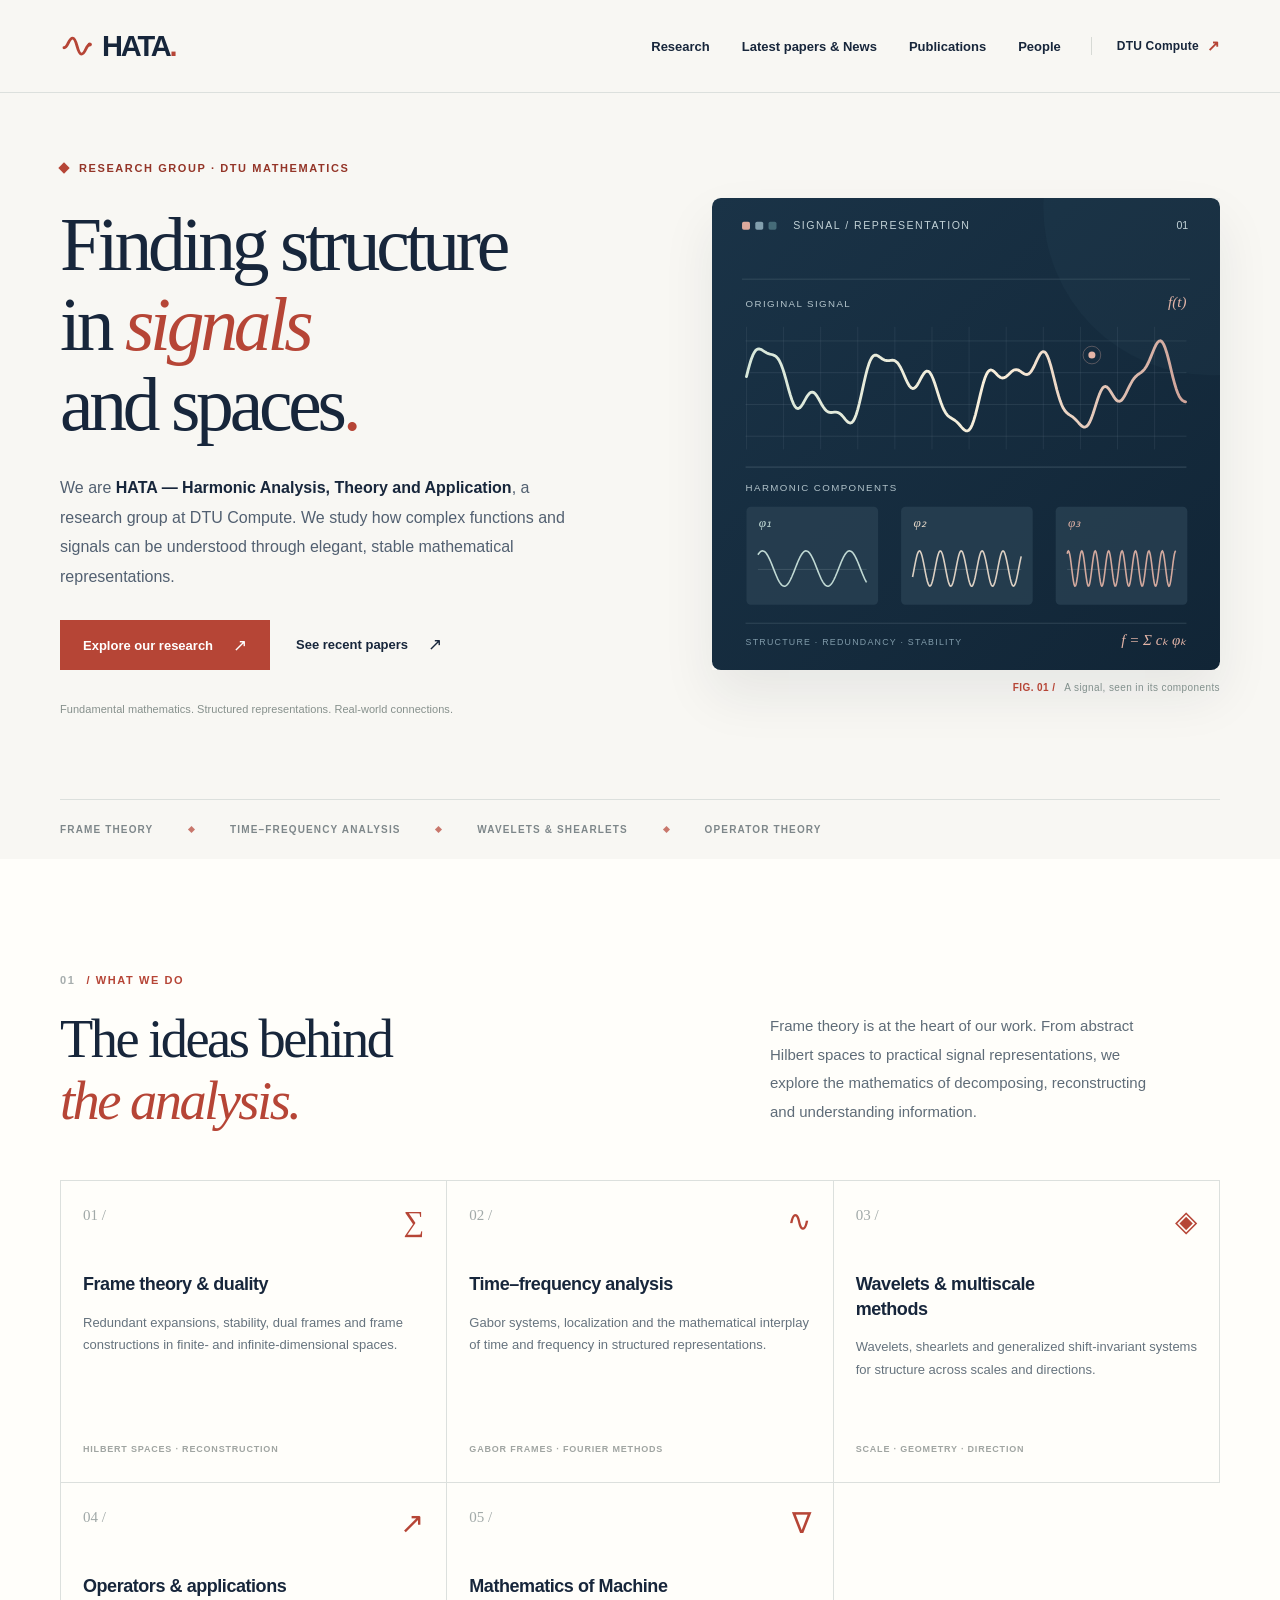
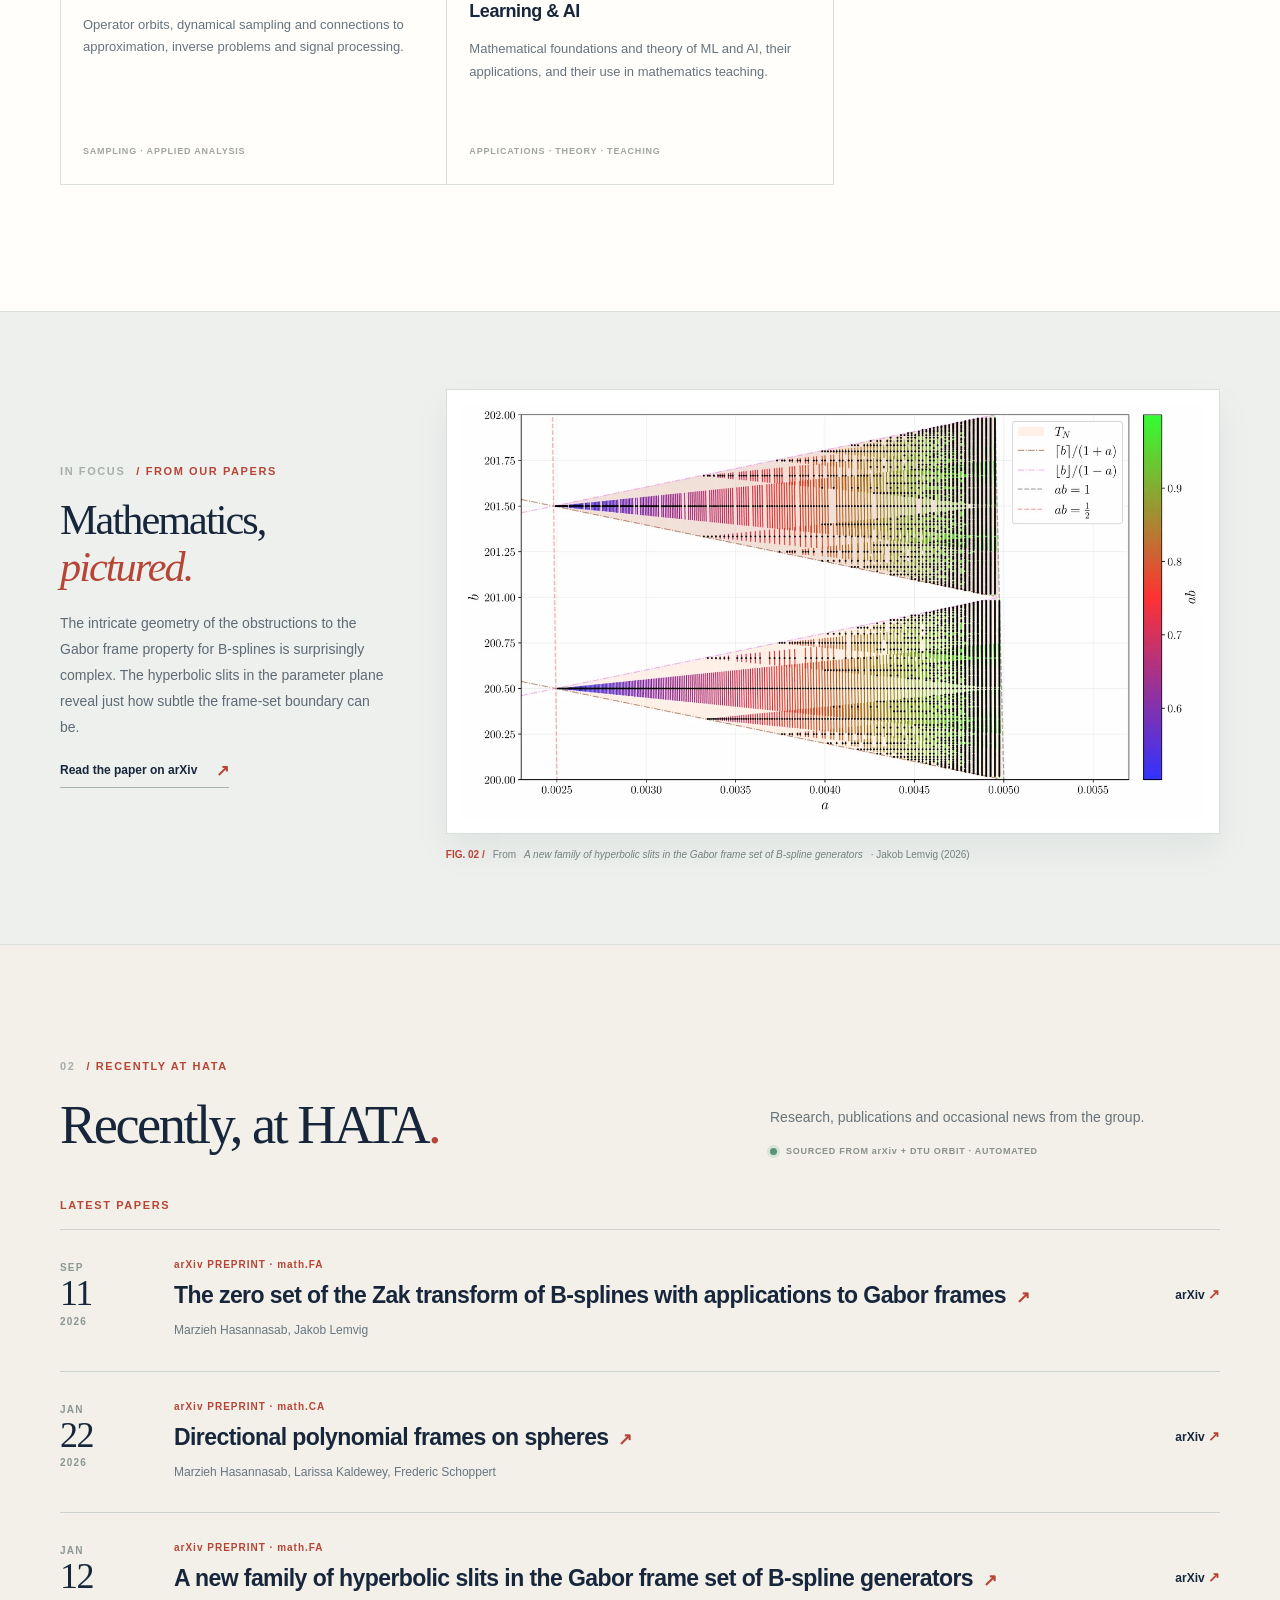
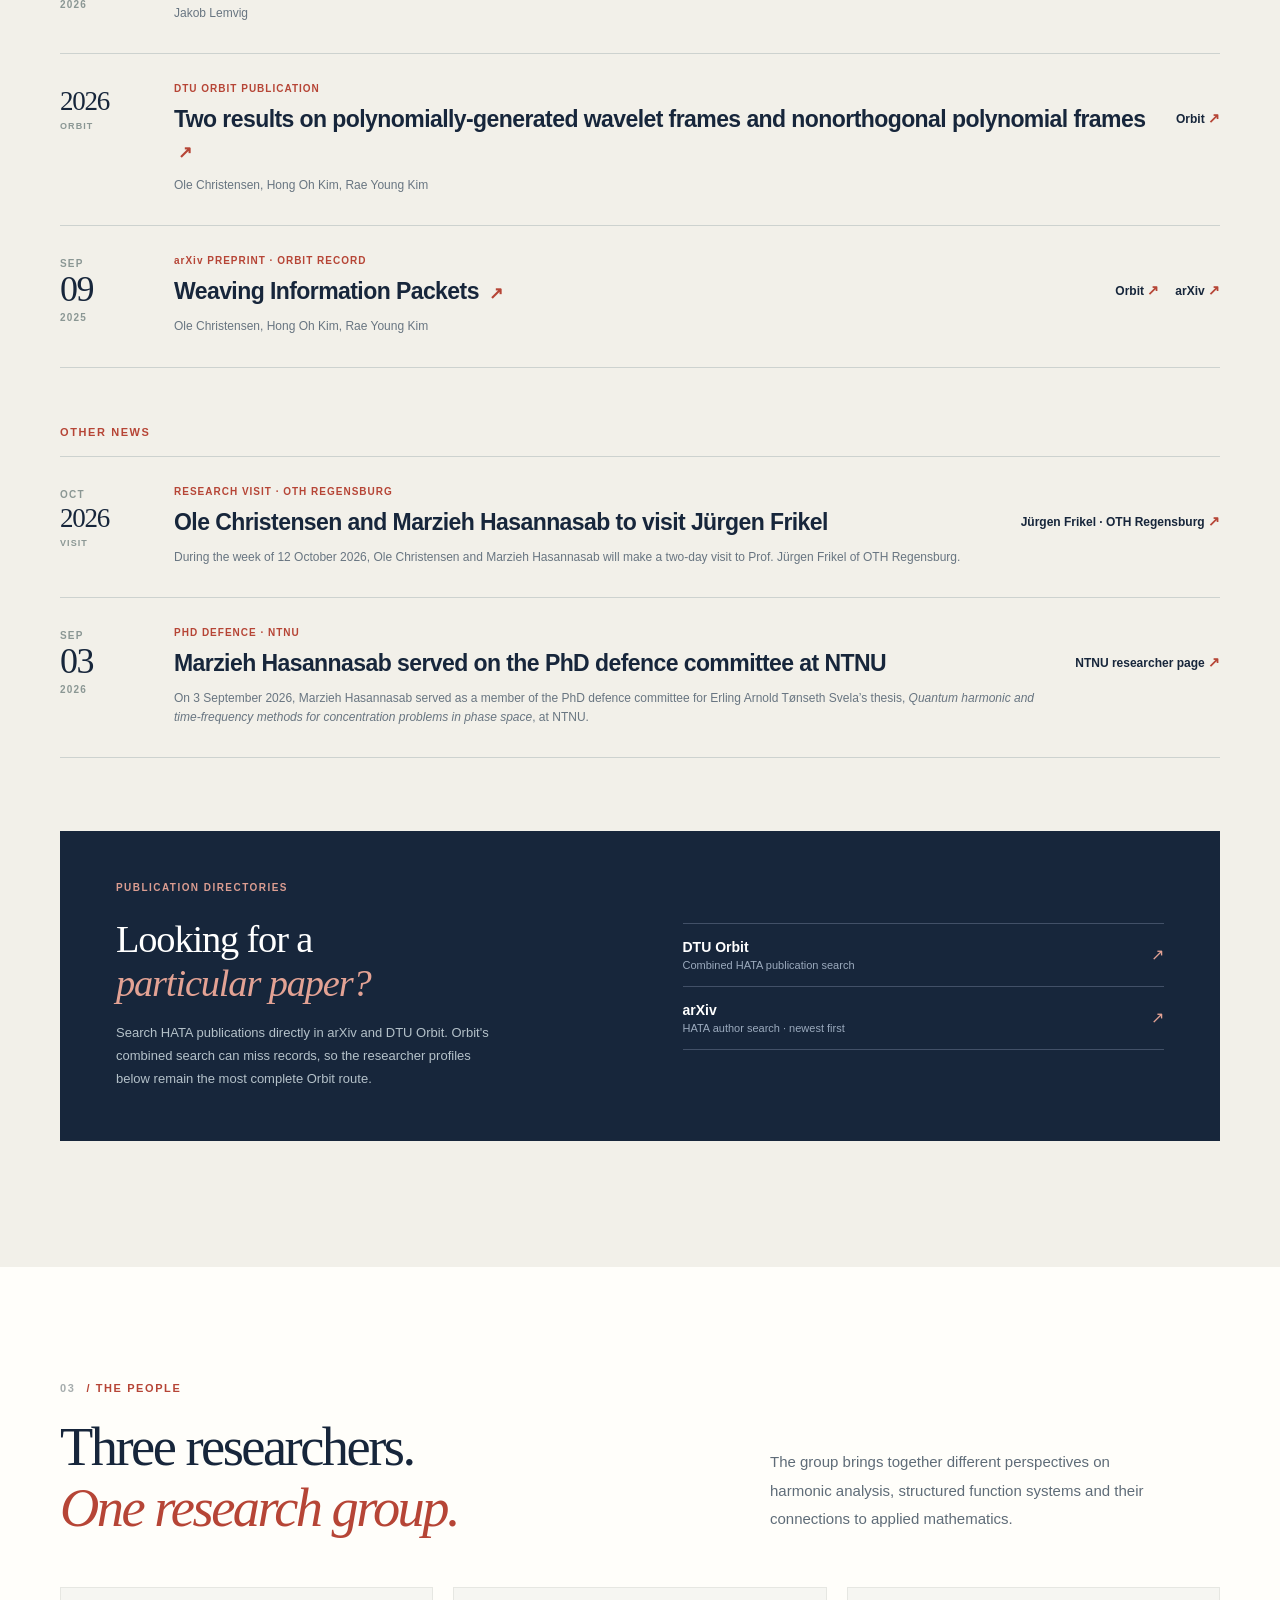
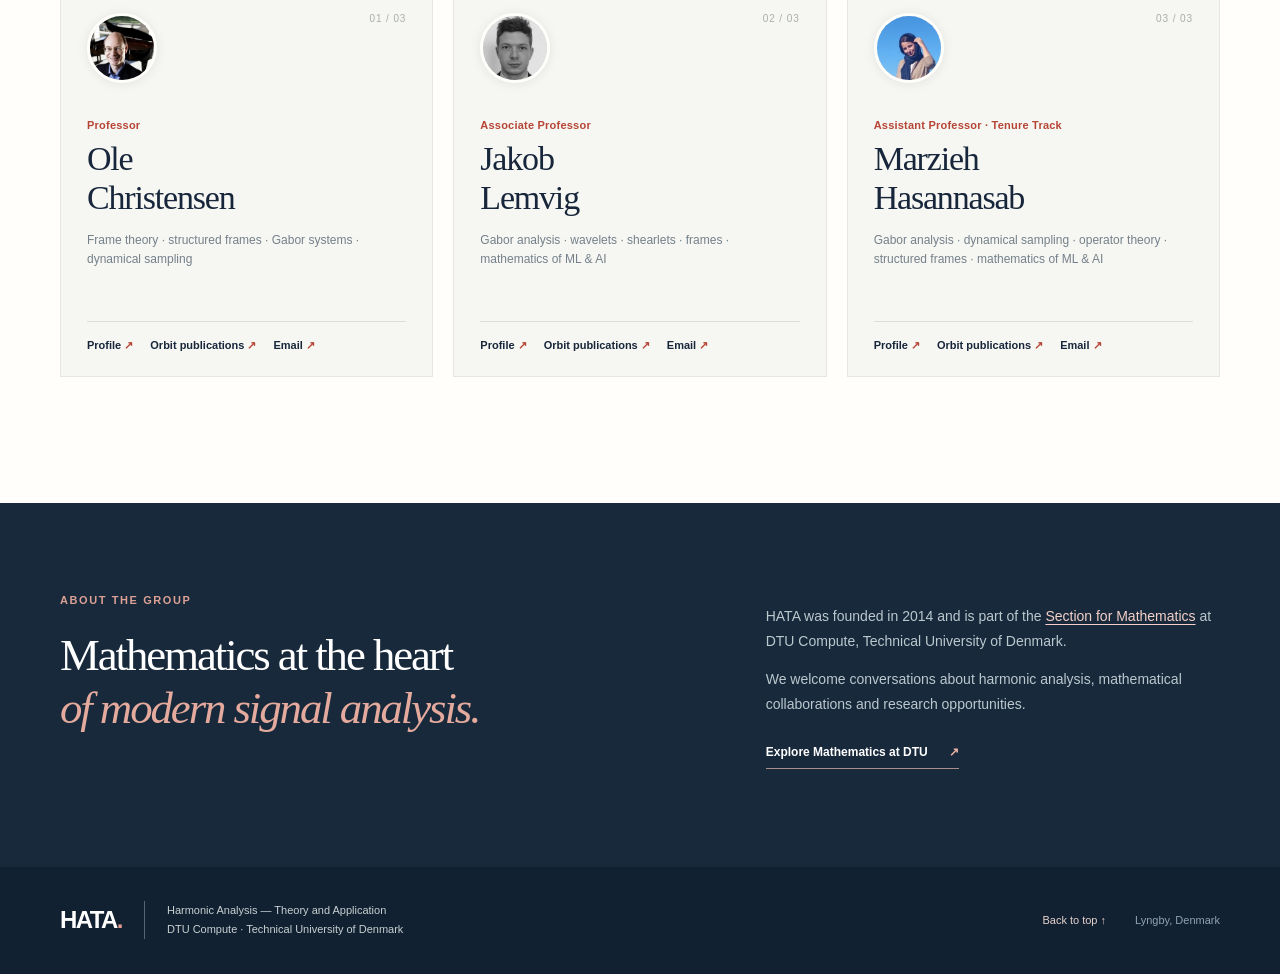
==== commit 1c50b1dc: "Refresh HATA research publications [skip ci]" ====
--- a/site/index.html
+++ b/site/index.html
@@ -4,7 +4,7 @@
   <meta charset="utf-8">
   <meta name="viewport" content="width=device-width, initial-scale=1">
   <meta name="theme-color" content="#f8f7f3">
-  <meta name="description" content="HATA is the Harmonic Analysis – Theory and Application research group at DTU Compute. Research in frame theory, time-frequency analysis, wavelets and operator methods.">
+  <meta name="description" content="HATA is the Harmonic Analysis – Theory and Application research group at DTU Compute. Research in frame theory, time–frequency analysis, wavelets and operator methods.">
   <meta property="og:type" content="website">
   <meta property="og:title" content="HATA — Harmonic Analysis, Theory and Application">
   <meta property="og:description" content="Research in harmonic analysis, frame theory and structured representations at DTU Compute.">
@@ -39,7 +39,7 @@
       <div class="wrap hero-grid">
         <div class="hero-copy">
           <p class="eyebrow"><span class="eyebrow-mark" aria-hidden="true"></span> Research group · DTU Mathematics</p>
-          <h1 id="hero-title">Finding <em>structure</em><br>in signals<br>and spaces<span class="title-period">.</span></h1>
+          <h1 id="hero-title">Finding structure<br>in <em>signals</em><br>and spaces<span class="title-period">.</span></h1>
           <p class="hero-description">We are <strong>HATA — Harmonic Analysis, Theory and Application</strong>, a research group at DTU Compute. We study how complex functions and signals can be understood through elegant, stable mathematical representations.</p>
           <div class="hero-actions">
             <a class="button button-primary" href="#research">Explore our research <span aria-hidden="true">↗</span></a>
@@ -54,10 +54,9 @@
       </div>
       <div class="wrap hero-bottom" aria-label="Research areas at a glance">
         <span>FRAME THEORY</span><span class="tiny-diamond" aria-hidden="true"></span>
-        <span>TIME-FREQUENCY ANALYSIS</span><span class="tiny-diamond" aria-hidden="true"></span>
+        <span>TIME–FREQUENCY ANALYSIS</span><span class="tiny-diamond" aria-hidden="true"></span>
         <span>WAVELETS &amp; SHEARLETS</span><span class="tiny-diamond" aria-hidden="true"></span>
-        <span>OPERATOR THEORY</span><span class="tiny-diamond" aria-hidden="true"></span>
-        <span>MATHEMATICS OF ML AND AI</span>
+        <span>OPERATOR THEORY</span>
       </div>
     </section>
 
@@ -66,7 +65,7 @@
         <div class="section-heading">
           <div>
             <p class="section-label"><span>01</span> / WHAT WE DO</p>
-            <h2 id="research-title">The <em>ideas</em> behind<br>the analysis.</h2>
+            <h2 id="research-title">The ideas behind<br><em>the analysis.</em></h2>
           </div>
           <p class="section-lead">Frame theory is at the heart of our work. From abstract Hilbert spaces to practical signal representations, we explore the mathematics of decomposing, reconstructing and understanding information.</p>
         </div>
@@ -84,13 +83,13 @@
             <span class="focus-detail">GABOR FRAMES · FOURIER METHODS</span>
           </article>
           <article class="focus-card">
-            <div class="focus-top"><span class="focus-number">03 /</span><span class="focus-symbol" aria-hidden="true"><svg viewBox="0 0 36 36" width="32" height="32" fill="none" stroke="currentColor" stroke-width="1.6" stroke-linecap="round" stroke-linejoin="round"><path d="M18 31V22M18 26l-8-8m8 8 8-8M10 18l-4-5m4 5 4-5m12 5-4-5m4 5 4-5M6 13l-2-3m2 3 2-3m4 3-2-3m2 3 2-3m8 3-2-3m2 3 2-3m4 3-2-3m2 3 2-3"/></svg></span></div>
+            <div class="focus-top"><span class="focus-number">03 /</span><span class="focus-symbol" aria-hidden="true">◈</span></div>
             <h3>Wavelets &amp; multiscale methods</h3>
             <p>Wavelets, shearlets and generalized shift-invariant systems for structure across scales and directions.</p>
             <span class="focus-detail">SCALE · GEOMETRY · DIRECTION</span>
           </article>
           <article class="focus-card">
-            <div class="focus-top"><span class="focus-number">04 /</span><span class="focus-symbol" aria-hidden="true">ℒ(H)</span></div>
+            <div class="focus-top"><span class="focus-number">04 /</span><span class="focus-symbol" aria-hidden="true">↗</span></div>
             <h3>Operators &amp; applications</h3>
             <p>Operator orbits, dynamical sampling and connections to approximation, inverse problems and signal processing.</p>
             <span class="focus-detail">SAMPLING · APPLIED ANALYSIS</span>
@@ -167,11 +166,11 @@
         <div class="group-news" aria-label="Recent group activities">
           <p class="section-label">OTHER NEWS</p>
           <ol class="papers-list">
-            <!-- <li class="paper-item">
+            <li class="paper-item">
               <div class="paper-date"><time datetime="2026-10" class="orbit-year"><span class="paper-month">OCT</span><span class="paper-day">2026</span><span class="paper-year">VISIT</span></time></div>
               <div class="paper-info"><p class="paper-type">RESEARCH VISIT · OTH REGENSBURG</p><h3>Ole Christensen and Marzieh Hasannasab to visit Jürgen Frikel</h3><p class="paper-authors">During the week of 12 October 2026, Ole Christensen and Marzieh Hasannasab will make a two-day visit to Prof. Jürgen Frikel of OTH Regensburg.</p></div>
               <div class="paper-sources" aria-label="Host information"><a href="https://www.oth-regensburg.de/personen/detailansicht/juergen-frikel" target="_blank" rel="noopener noreferrer">Jürgen Frikel · OTH Regensburg <span aria-hidden="true">↗</span></a></div>
-            </li> -->
+            </li>
             <li class="paper-item">
               <div class="paper-date"><time datetime="2026-09-03"><span class="paper-month">SEP</span><span class="paper-day">03</span><span class="paper-year">2026</span></time></div>
               <div class="paper-info"><p class="paper-type">PHD DEFENCE · NTNU</p><h3>Marzieh Hasannasab served on the PhD defence committee at NTNU</h3><p class="paper-authors">On 3 September 2026, Marzieh Hasannasab served as a member of the PhD defence committee for Erling Arnold Tønseth Svela’s thesis, <em>Quantum harmonic and time-frequency methods for concentration problems in phase space</em>, at NTNU.</p></div>
@@ -205,7 +204,7 @@
           <article class="person-card">
             <div class="person-top"><span class="person-avatar" aria-label="Portrait of Ole Christensen">OC<img src="https://orbit.dtu.dk/files-asset/399018950/4715_e06b90e0.jpg?f=jpg&amp;w=160" alt="" loading="lazy" decoding="async" width="70" height="70" onerror="this.onerror=null;this.src='assets/people/ole-christensen.webp'"></span><span class="person-count">01 / 03</span></div>
             <p class="person-position">Professor</p><h3>Ole<br>Christensen</h3>
-            <p class="person-interests">Frame theory · structured frames · Gabor systems · dynamical sampling  · operator theory · mathematics of ML &amp; AI</p>
+            <p class="person-interests">Frame theory · structured frames · Gabor systems · dynamical sampling</p>
             <div class="person-links"><a href="https://orbit.dtu.dk/en/persons/ole-christensen/" target="_blank" rel="noopener noreferrer">Profile <span aria-hidden="true">↗</span></a><a href="https://orbit.dtu.dk/en/persons/ole-christensen/publications/" target="_blank" rel="noopener noreferrer">Orbit publications <span aria-hidden="true">↗</span></a><a href="mailto:ochr@dtu.dk">Email <span aria-hidden="true">↗</span></a></div>
           </article>
           <article class="person-card">
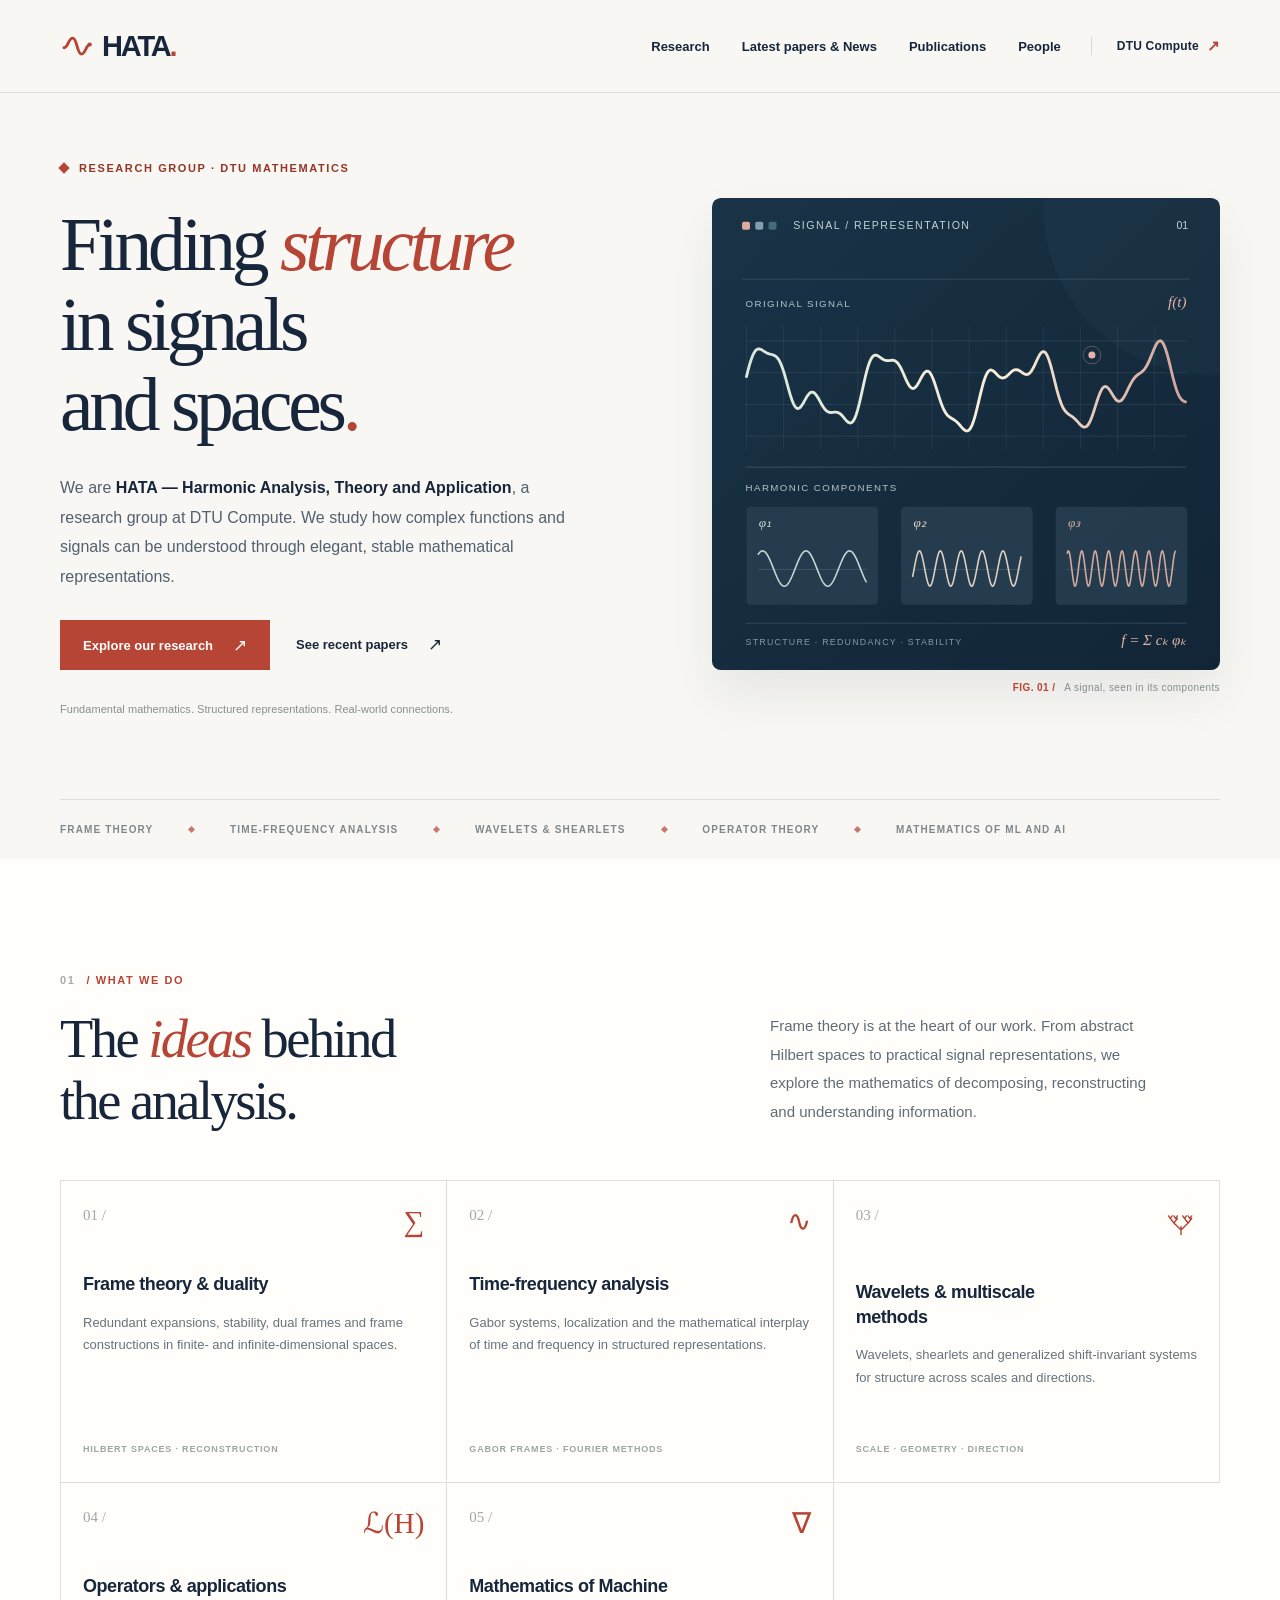
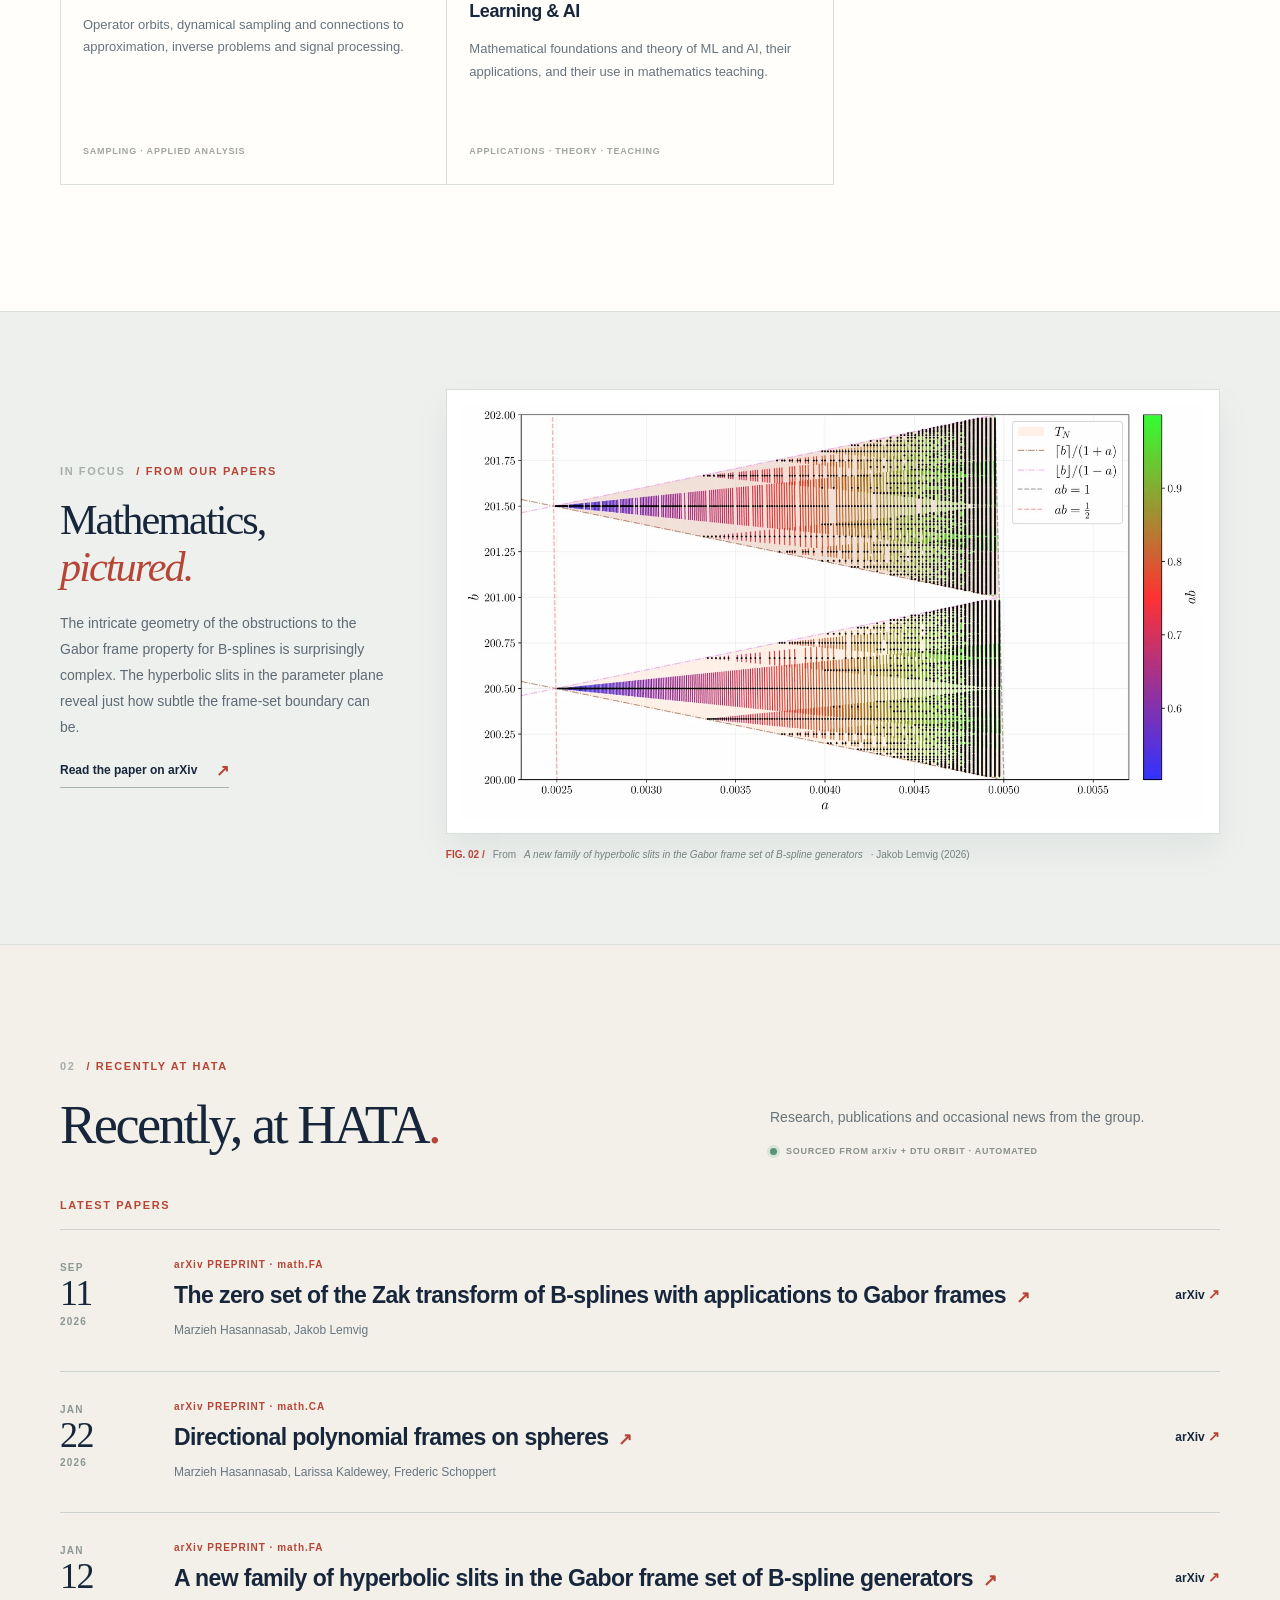
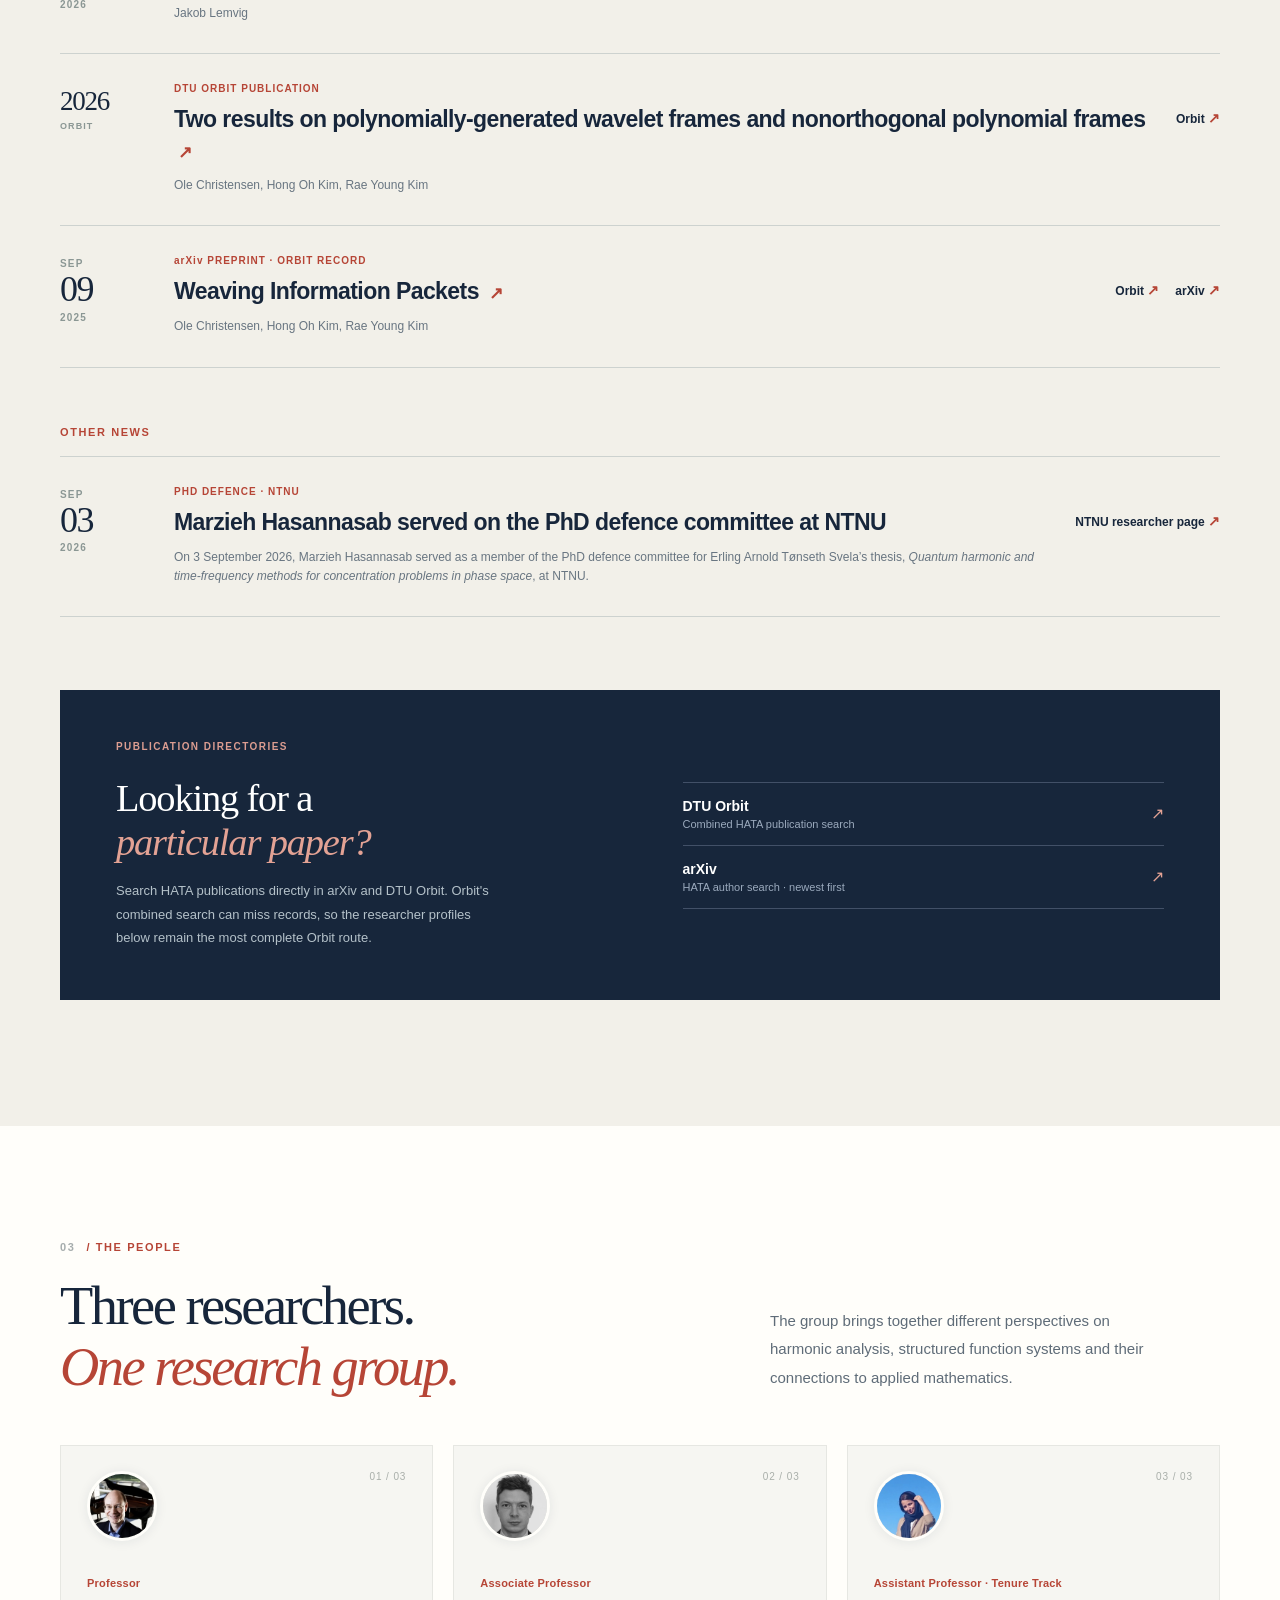
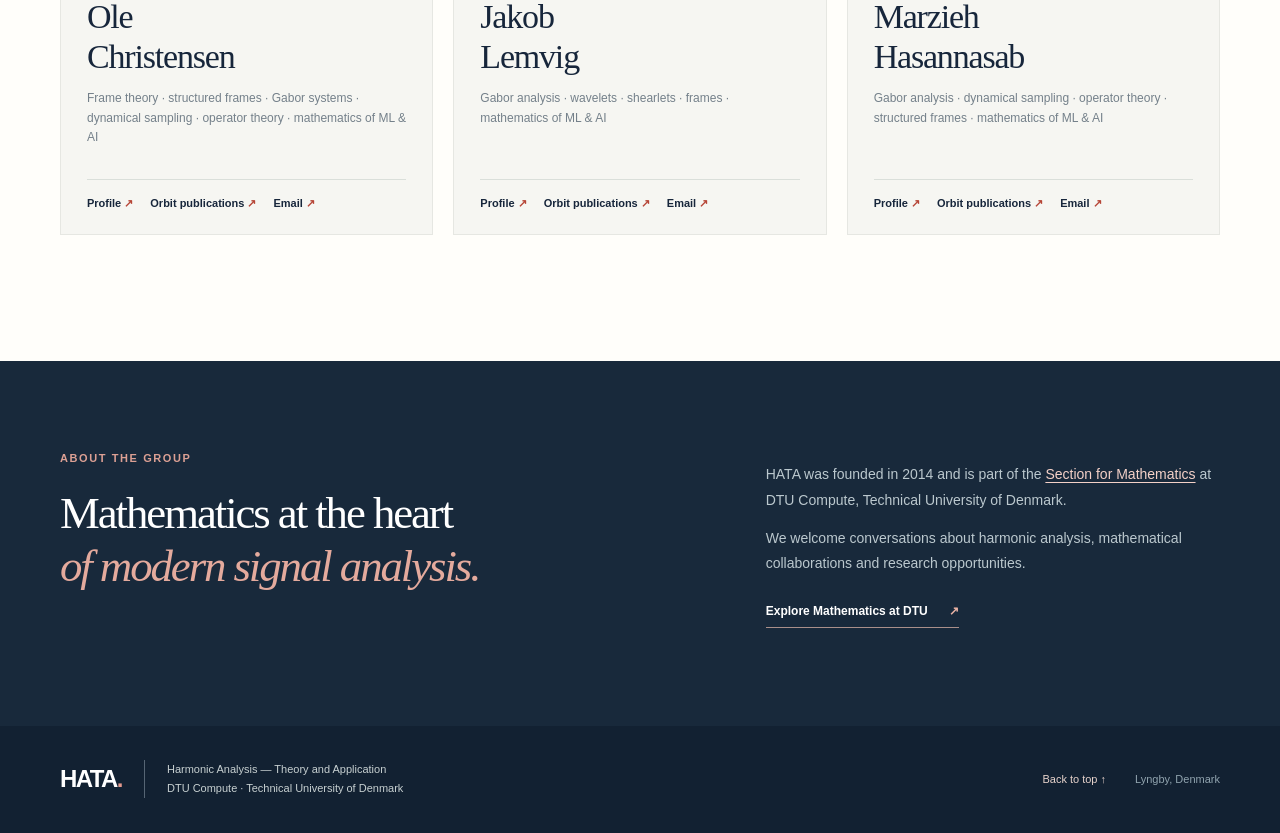
==== commit bdd35fa0: "Refresh HATA research publications [skip ci]" ====
--- a/site/index.html
+++ b/site/index.html
@@ -4,7 +4,7 @@
   <meta charset="utf-8">
   <meta name="viewport" content="width=device-width, initial-scale=1">
   <meta name="theme-color" content="#f8f7f3">
-  <meta name="description" content="HATA is the Harmonic Analysis – Theory and Application research group at DTU Compute. Research in frame theory, time–frequency analysis, wavelets and operator methods.">
+  <meta name="description" content="HATA is the Harmonic Analysis – Theory and Application research group at DTU Compute. Research in frame theory, time-frequency analysis, wavelets and operator methods.">
   <meta property="og:type" content="website">
   <meta property="og:title" content="HATA — Harmonic Analysis, Theory and Application">
   <meta property="og:description" content="Research in harmonic analysis, frame theory and structured representations at DTU Compute.">
@@ -39,7 +39,7 @@
       <div class="wrap hero-grid">
         <div class="hero-copy">
           <p class="eyebrow"><span class="eyebrow-mark" aria-hidden="true"></span> Research group · DTU Mathematics</p>
-          <h1 id="hero-title">Finding structure<br>in <em>signals</em><br>and spaces<span class="title-period">.</span></h1>
+          <h1 id="hero-title">Finding <em>structure</em><br>in signals<br>and spaces<span class="title-period">.</span></h1>
           <p class="hero-description">We are <strong>HATA — Harmonic Analysis, Theory and Application</strong>, a research group at DTU Compute. We study how complex functions and signals can be understood through elegant, stable mathematical representations.</p>
           <div class="hero-actions">
             <a class="button button-primary" href="#research">Explore our research <span aria-hidden="true">↗</span></a>
@@ -54,9 +54,10 @@
       </div>
       <div class="wrap hero-bottom" aria-label="Research areas at a glance">
         <span>FRAME THEORY</span><span class="tiny-diamond" aria-hidden="true"></span>
-        <span>TIME–FREQUENCY ANALYSIS</span><span class="tiny-diamond" aria-hidden="true"></span>
+        <span>TIME-FREQUENCY ANALYSIS</span><span class="tiny-diamond" aria-hidden="true"></span>
         <span>WAVELETS &amp; SHEARLETS</span><span class="tiny-diamond" aria-hidden="true"></span>
-        <span>OPERATOR THEORY</span>
+        <span>OPERATOR THEORY</span><span class="tiny-diamond" aria-hidden="true"></span>
+        <span>MATHEMATICS OF ML AND AI</span>
       </div>
     </section>
 
@@ -65,7 +66,7 @@
         <div class="section-heading">
           <div>
             <p class="section-label"><span>01</span> / WHAT WE DO</p>
-            <h2 id="research-title">The ideas behind<br><em>the analysis.</em></h2>
+            <h2 id="research-title">The <em>ideas</em> behind<br>the analysis.</h2>
           </div>
           <p class="section-lead">Frame theory is at the heart of our work. From abstract Hilbert spaces to practical signal representations, we explore the mathematics of decomposing, reconstructing and understanding information.</p>
         </div>
@@ -78,18 +79,18 @@
           </article>
           <article class="focus-card">
             <div class="focus-top"><span class="focus-number">02 /</span><span class="focus-symbol" aria-hidden="true">∿</span></div>
-            <h3>Time–frequency analysis</h3>
+            <h3>Time-frequency analysis</h3>
             <p>Gabor systems, localization and the mathematical interplay of time and frequency in structured representations.</p>
             <span class="focus-detail">GABOR FRAMES · FOURIER METHODS</span>
           </article>
           <article class="focus-card">
-            <div class="focus-top"><span class="focus-number">03 /</span><span class="focus-symbol" aria-hidden="true">◈</span></div>
+            <div class="focus-top"><span class="focus-number">03 /</span><span class="focus-symbol" aria-hidden="true"><svg viewBox="0 0 36 36" width="32" height="32" fill="none" stroke="currentColor" stroke-width="1.6" stroke-linecap="round" stroke-linejoin="round"><path d="M18 31V22M18 26l-8-8m8 8 8-8M10 18l-4-5m4 5 4-5m12 5-4-5m4 5 4-5M6 13l-2-3m2 3 2-3m4 3-2-3m2 3 2-3m8 3-2-3m2 3 2-3m4 3-2-3m2 3 2-3"/></svg></span></div>
             <h3>Wavelets &amp; multiscale methods</h3>
             <p>Wavelets, shearlets and generalized shift-invariant systems for structure across scales and directions.</p>
             <span class="focus-detail">SCALE · GEOMETRY · DIRECTION</span>
           </article>
           <article class="focus-card">
-            <div class="focus-top"><span class="focus-number">04 /</span><span class="focus-symbol" aria-hidden="true">↗</span></div>
+            <div class="focus-top"><span class="focus-number">04 /</span><span class="focus-symbol" aria-hidden="true">ℒ(H)</span></div>
             <h3>Operators &amp; applications</h3>
             <p>Operator orbits, dynamical sampling and connections to approximation, inverse problems and signal processing.</p>
             <span class="focus-detail">SAMPLING · APPLIED ANALYSIS</span>
@@ -167,11 +168,6 @@
           <p class="section-label">OTHER NEWS</p>
           <ol class="papers-list">
             <li class="paper-item">
-              <div class="paper-date"><time datetime="2026-10" class="orbit-year"><span class="paper-month">OCT</span><span class="paper-day">2026</span><span class="paper-year">VISIT</span></time></div>
-              <div class="paper-info"><p class="paper-type">RESEARCH VISIT · OTH REGENSBURG</p><h3>Ole Christensen and Marzieh Hasannasab to visit Jürgen Frikel</h3><p class="paper-authors">During the week of 12 October 2026, Ole Christensen and Marzieh Hasannasab will make a two-day visit to Prof. Jürgen Frikel of OTH Regensburg.</p></div>
-              <div class="paper-sources" aria-label="Host information"><a href="https://www.oth-regensburg.de/personen/detailansicht/juergen-frikel" target="_blank" rel="noopener noreferrer">Jürgen Frikel · OTH Regensburg <span aria-hidden="true">↗</span></a></div>
-            </li>
-            <li class="paper-item">
               <div class="paper-date"><time datetime="2026-09-03"><span class="paper-month">SEP</span><span class="paper-day">03</span><span class="paper-year">2026</span></time></div>
               <div class="paper-info"><p class="paper-type">PHD DEFENCE · NTNU</p><h3>Marzieh Hasannasab served on the PhD defence committee at NTNU</h3><p class="paper-authors">On 3 September 2026, Marzieh Hasannasab served as a member of the PhD defence committee for Erling Arnold Tønseth Svela’s thesis, <em>Quantum harmonic and time-frequency methods for concentration problems in phase space</em>, at NTNU.</p></div>
               <div class="paper-sources" aria-label="Thesis information"><a href="https://www.ntnu.edu/employees/franz.luef" target="_blank" rel="noopener noreferrer">NTNU researcher page <span aria-hidden="true">↗</span></a></div>
@@ -204,7 +200,7 @@
           <article class="person-card">
             <div class="person-top"><span class="person-avatar" aria-label="Portrait of Ole Christensen">OC<img src="https://orbit.dtu.dk/files-asset/399018950/4715_e06b90e0.jpg?f=jpg&amp;w=160" alt="" loading="lazy" decoding="async" width="70" height="70" onerror="this.onerror=null;this.src='assets/people/ole-christensen.webp'"></span><span class="person-count">01 / 03</span></div>
             <p class="person-position">Professor</p><h3>Ole<br>Christensen</h3>
-            <p class="person-interests">Frame theory · structured frames · Gabor systems · dynamical sampling</p>
+            <p class="person-interests">Frame theory · structured frames · Gabor systems · dynamical sampling · operator theory · mathematics of ML &amp; AI</p>
             <div class="person-links"><a href="https://orbit.dtu.dk/en/persons/ole-christensen/" target="_blank" rel="noopener noreferrer">Profile <span aria-hidden="true">↗</span></a><a href="https://orbit.dtu.dk/en/persons/ole-christensen/publications/" target="_blank" rel="noopener noreferrer">Orbit publications <span aria-hidden="true">↗</span></a><a href="mailto:ochr@dtu.dk">Email <span aria-hidden="true">↗</span></a></div>
           </article>
           <article class="person-card">
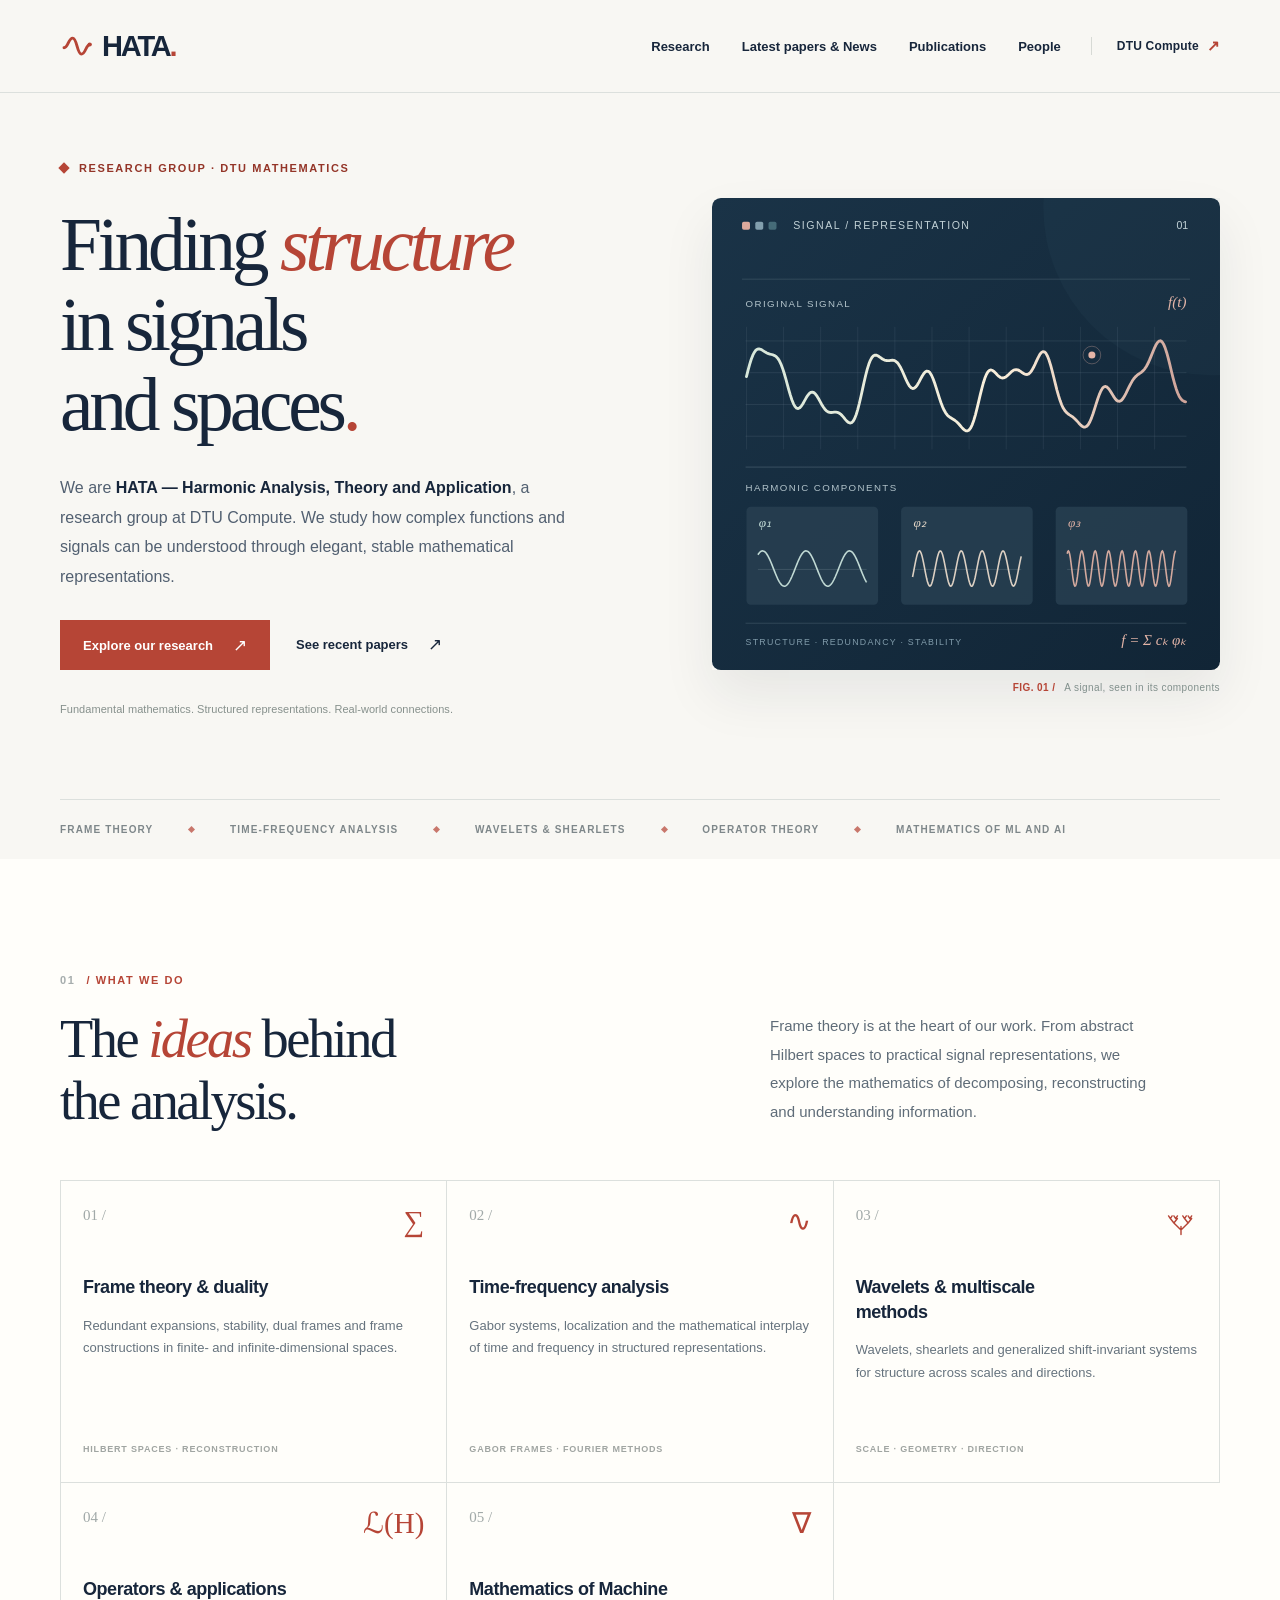
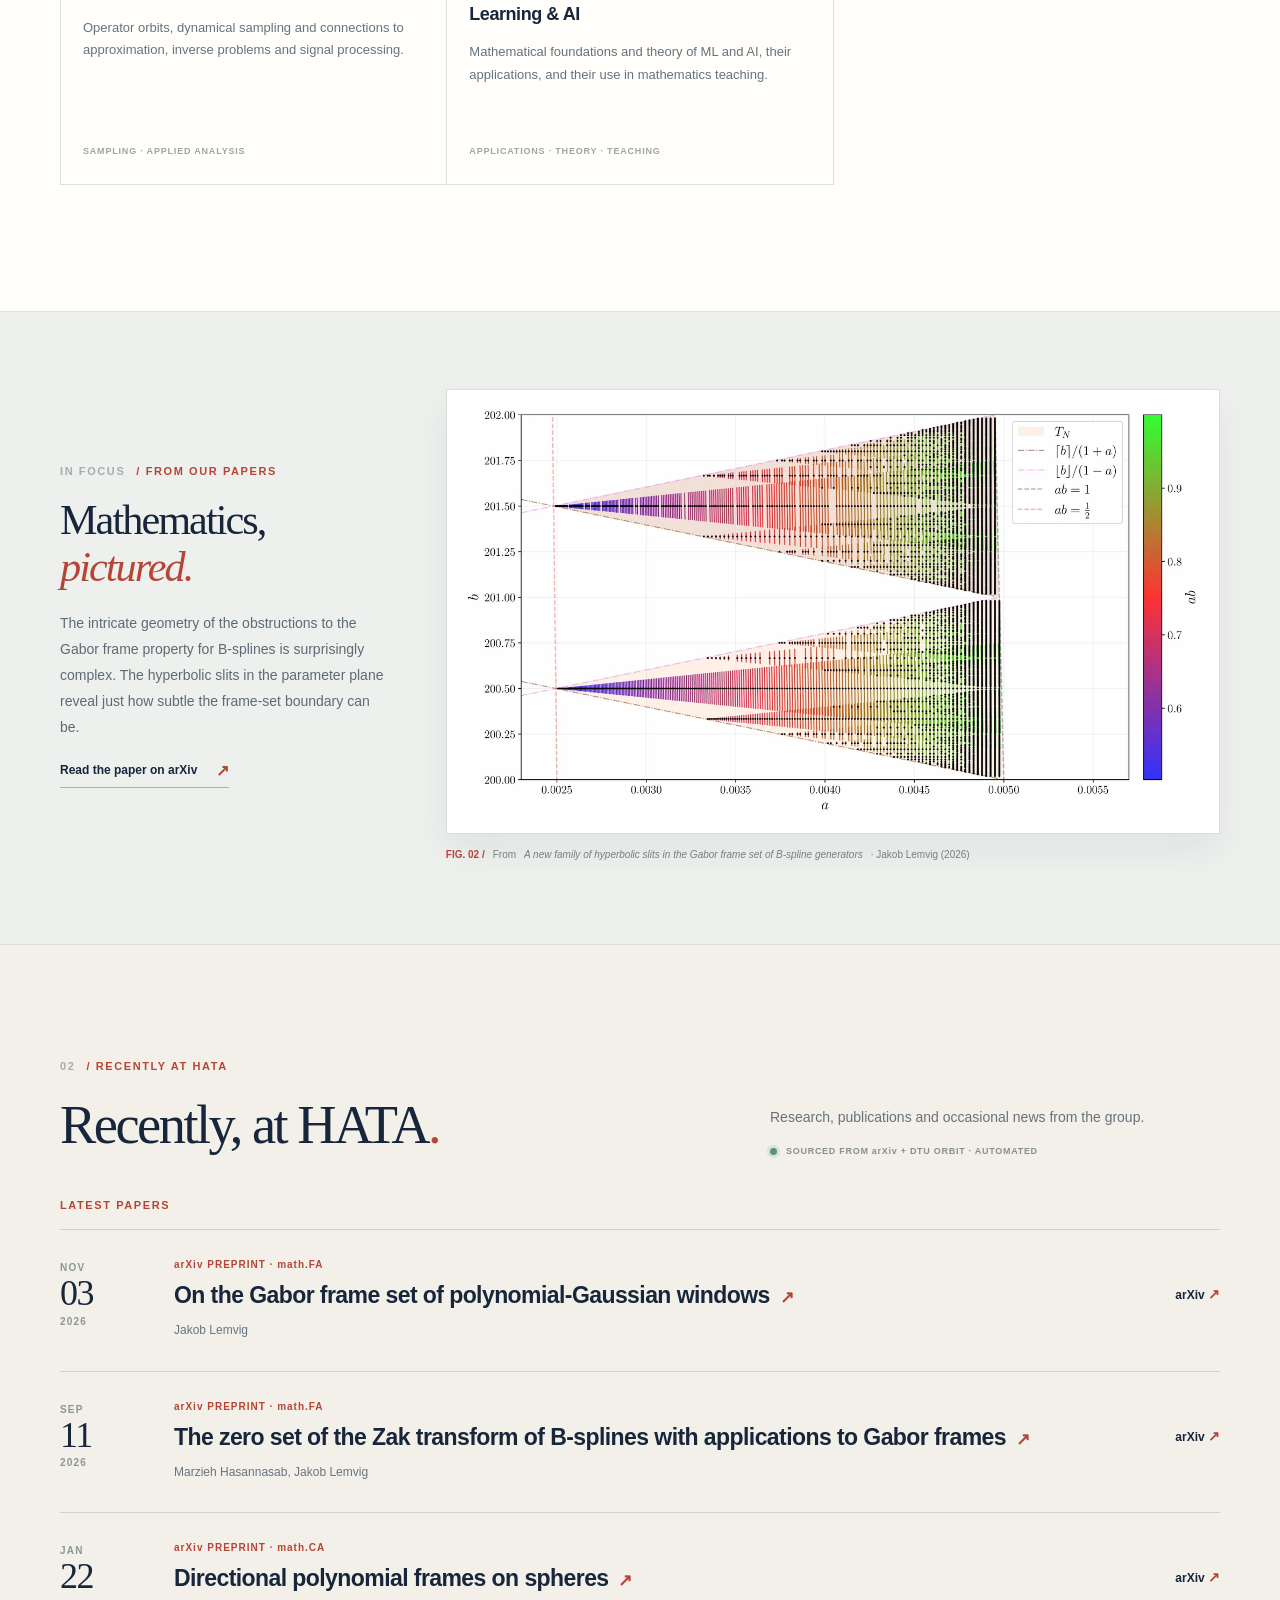
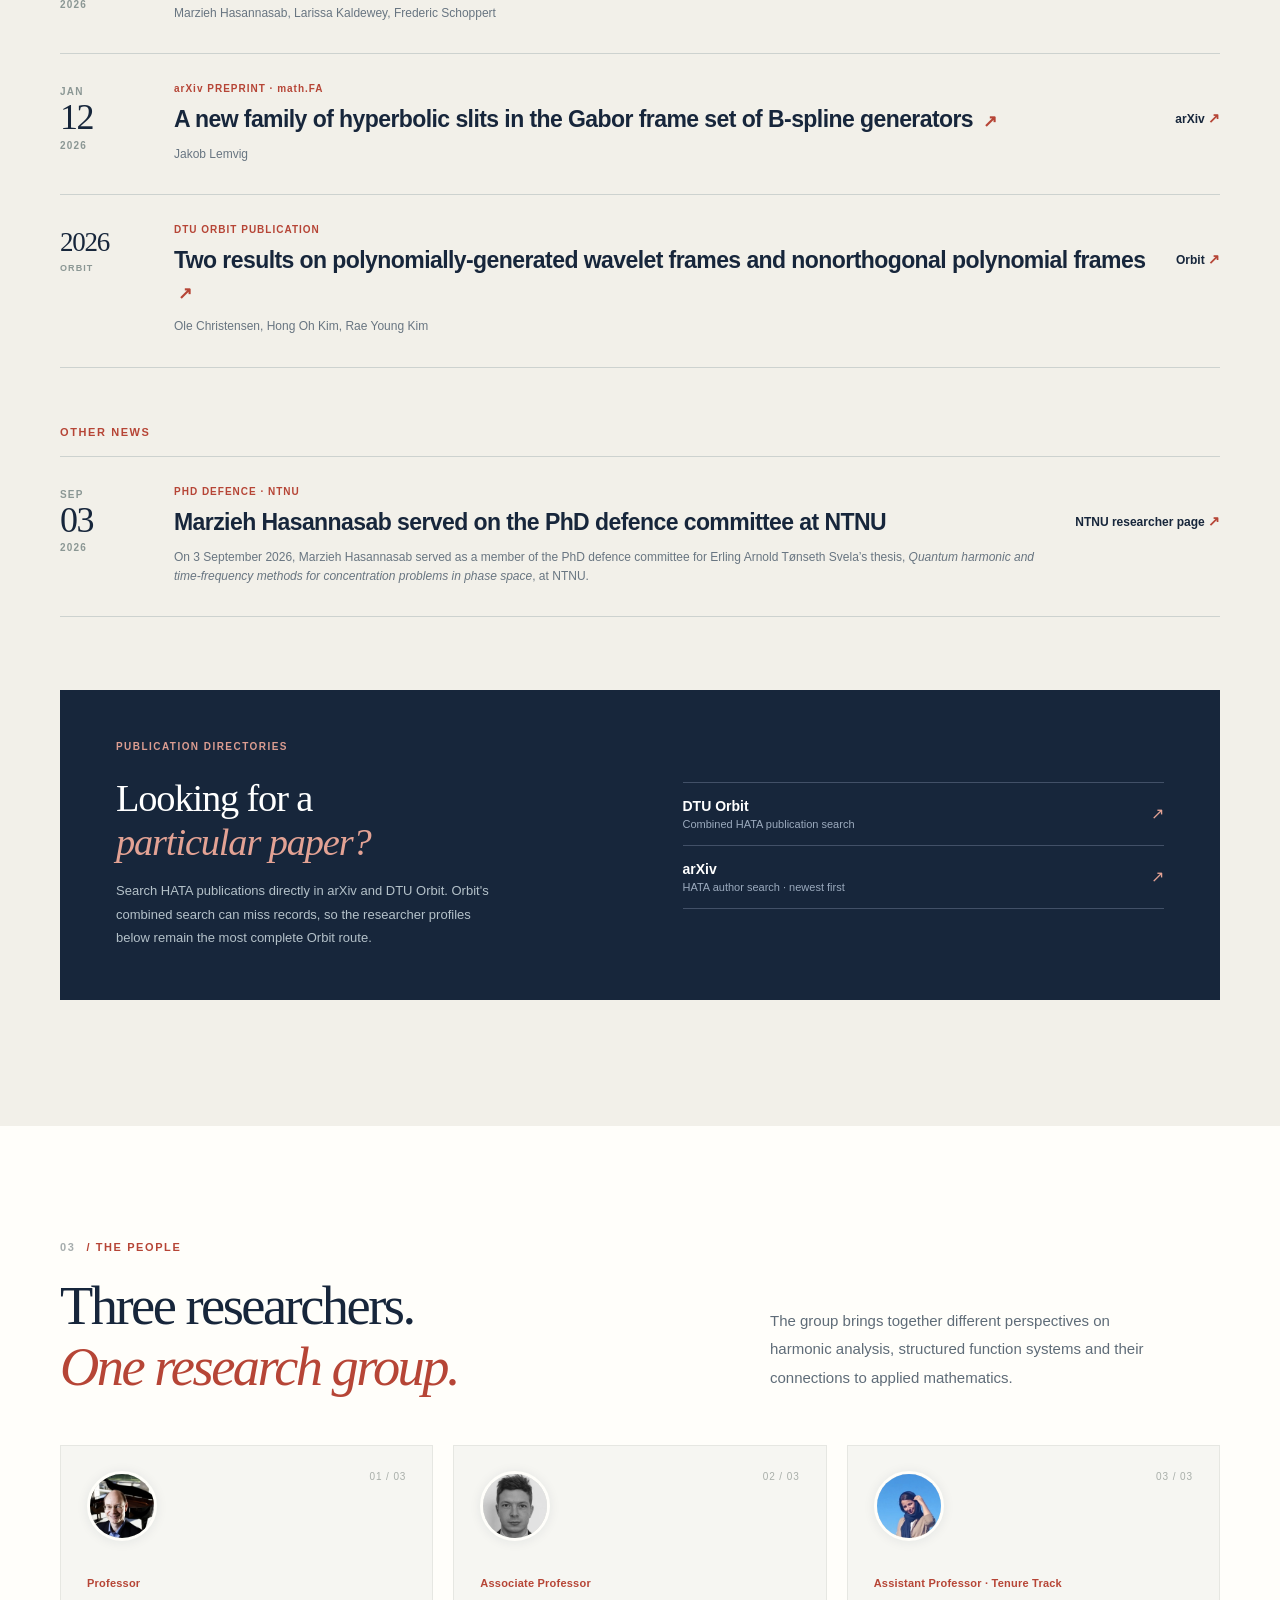
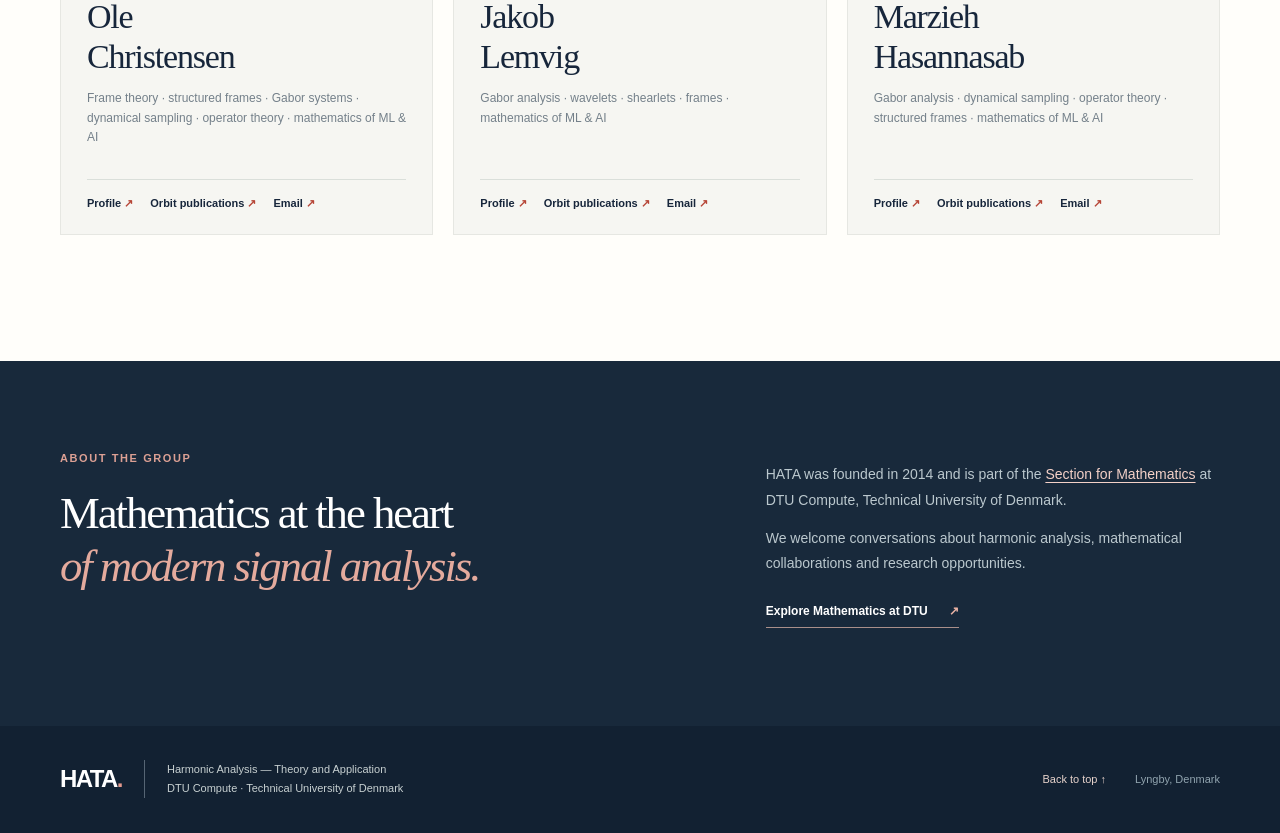
==== commit a6e19269: "Refresh HATA research publications [skip ci]" ====
--- a/site/index.html
+++ b/site/index.html
@@ -137,6 +137,11 @@
         <ol class="papers-list" aria-label="Recent HATA research from arXiv and DTU Orbit">
 <!-- PAPERS:START -->
           <li class="paper-item">
+            <div class="paper-date"><time datetime="2026-11-03"><span class="paper-month">NOV</span><span class="paper-day">03</span><span class="paper-year">2026</span></time></div>
+            <div class="paper-info"><p class="paper-type">arXiv PREPRINT · math.FA</p><h3><a href="https://arxiv.org/pdf/2611.05337" target="_blank" rel="noopener noreferrer">On the Gabor frame set of polynomial-Gaussian windows <span aria-hidden="true">↗</span></a></h3><p class="paper-authors">Jakob Lemvig</p></div>
+            <div class="paper-sources" aria-label="Publication links"><a href="https://arxiv.org/abs/2611.05337" target="_blank" rel="noopener noreferrer">arXiv <span aria-hidden="true">↗</span></a></div>
+          </li>
+          <li class="paper-item">
             <div class="paper-date"><time datetime="2026-09-11"><span class="paper-month">SEP</span><span class="paper-day">11</span><span class="paper-year">2026</span></time></div>
             <div class="paper-info"><p class="paper-type">arXiv PREPRINT · math.FA</p><h3><a href="https://arxiv.org/pdf/2609.13116" target="_blank" rel="noopener noreferrer">The zero set of the Zak transform of B-splines with applications to Gabor frames <span aria-hidden="true">↗</span></a></h3><p class="paper-authors">Marzieh Hasannasab, Jakob Lemvig</p></div>
             <div class="paper-sources" aria-label="Publication links"><a href="https://arxiv.org/abs/2609.13116" target="_blank" rel="noopener noreferrer">arXiv <span aria-hidden="true">↗</span></a></div>
@@ -155,11 +160,6 @@
             <div class="paper-date"><time datetime="2026" class="orbit-year"><span class="paper-day">2026</span><span class="paper-year">ORBIT</span></time></div>
             <div class="paper-info"><p class="paper-type">DTU ORBIT PUBLICATION</p><h3><a href="https://orbit.dtu.dk/en/publications/two-results-on-polynomially-generated-wavelet-frames-and-nonortho/" target="_blank" rel="noopener noreferrer">Two results on polynomially-generated wavelet frames and nonorthogonal polynomial frames <span aria-hidden="true">↗</span></a></h3><p class="paper-authors">Ole Christensen, Hong Oh Kim, Rae Young Kim</p></div>
             <div class="paper-sources" aria-label="Publication links"><a href="https://orbit.dtu.dk/en/publications/two-results-on-polynomially-generated-wavelet-frames-and-nonortho/" target="_blank" rel="noopener noreferrer">Orbit <span aria-hidden="true">↗</span></a></div>
-          </li>
-          <li class="paper-item">
-            <div class="paper-date"><time datetime="2025-09-09"><span class="paper-month">SEP</span><span class="paper-day">09</span><span class="paper-year">2025</span></time></div>
-            <div class="paper-info"><p class="paper-type">arXiv PREPRINT · ORBIT RECORD</p><h3><a href="https://arxiv.org/pdf/2509.07503" target="_blank" rel="noopener noreferrer">Weaving Information Packets <span aria-hidden="true">↗</span></a></h3><p class="paper-authors">Ole Christensen, Hong Oh Kim, Rae Young Kim</p></div>
-            <div class="paper-sources" aria-label="Publication links"><a href="https://orbit.dtu.dk/en/publications/weaving-information-packets/" target="_blank" rel="noopener noreferrer">Orbit <span aria-hidden="true">↗</span></a> <a href="https://arxiv.org/abs/2509.07503" target="_blank" rel="noopener noreferrer">arXiv <span aria-hidden="true">↗</span></a></div>
           </li>
 <!-- PAPERS:END -->
         </ol>
--- a/site/assets/styles.css
+++ b/site/assets/styles.css
@@ -71,7 +71,8 @@
 .focus-grid { display: grid; grid-template-columns: repeat(3, minmax(0, 1fr)); border-left: 1px solid var(--line); border-top: 1px solid var(--line); }
 .focus-card { display: flex; flex-direction: column; min-height: 302px; padding: 26px 22px 26px; border-right: 1px solid var(--line); border-bottom: 1px solid var(--line); transition: background .2s ease; }
 .focus-card:hover { background: #f8f8f4; }
-.focus-top { display: flex; align-items: flex-start; justify-content: space-between; margin-bottom: 36px; }
+.focus-top { display: flex; align-items: flex-start; justify-content: space-between; height: 32px; margin-bottom: 36px; }
+.focus-symbol svg { display: block; }
 .focus-number { font-family: var(--serif); font-size: 15px; color: #a1a9a8; }
 .focus-symbol { display: inline-block; color: var(--red); font-family: var(--serif); font-size: 29px; line-height: 1; }
 .focus-card h3 { margin: 0 0 15px; max-width: 205px; font-size: 18px; line-height: 1.35; letter-spacing: -.025em; }
